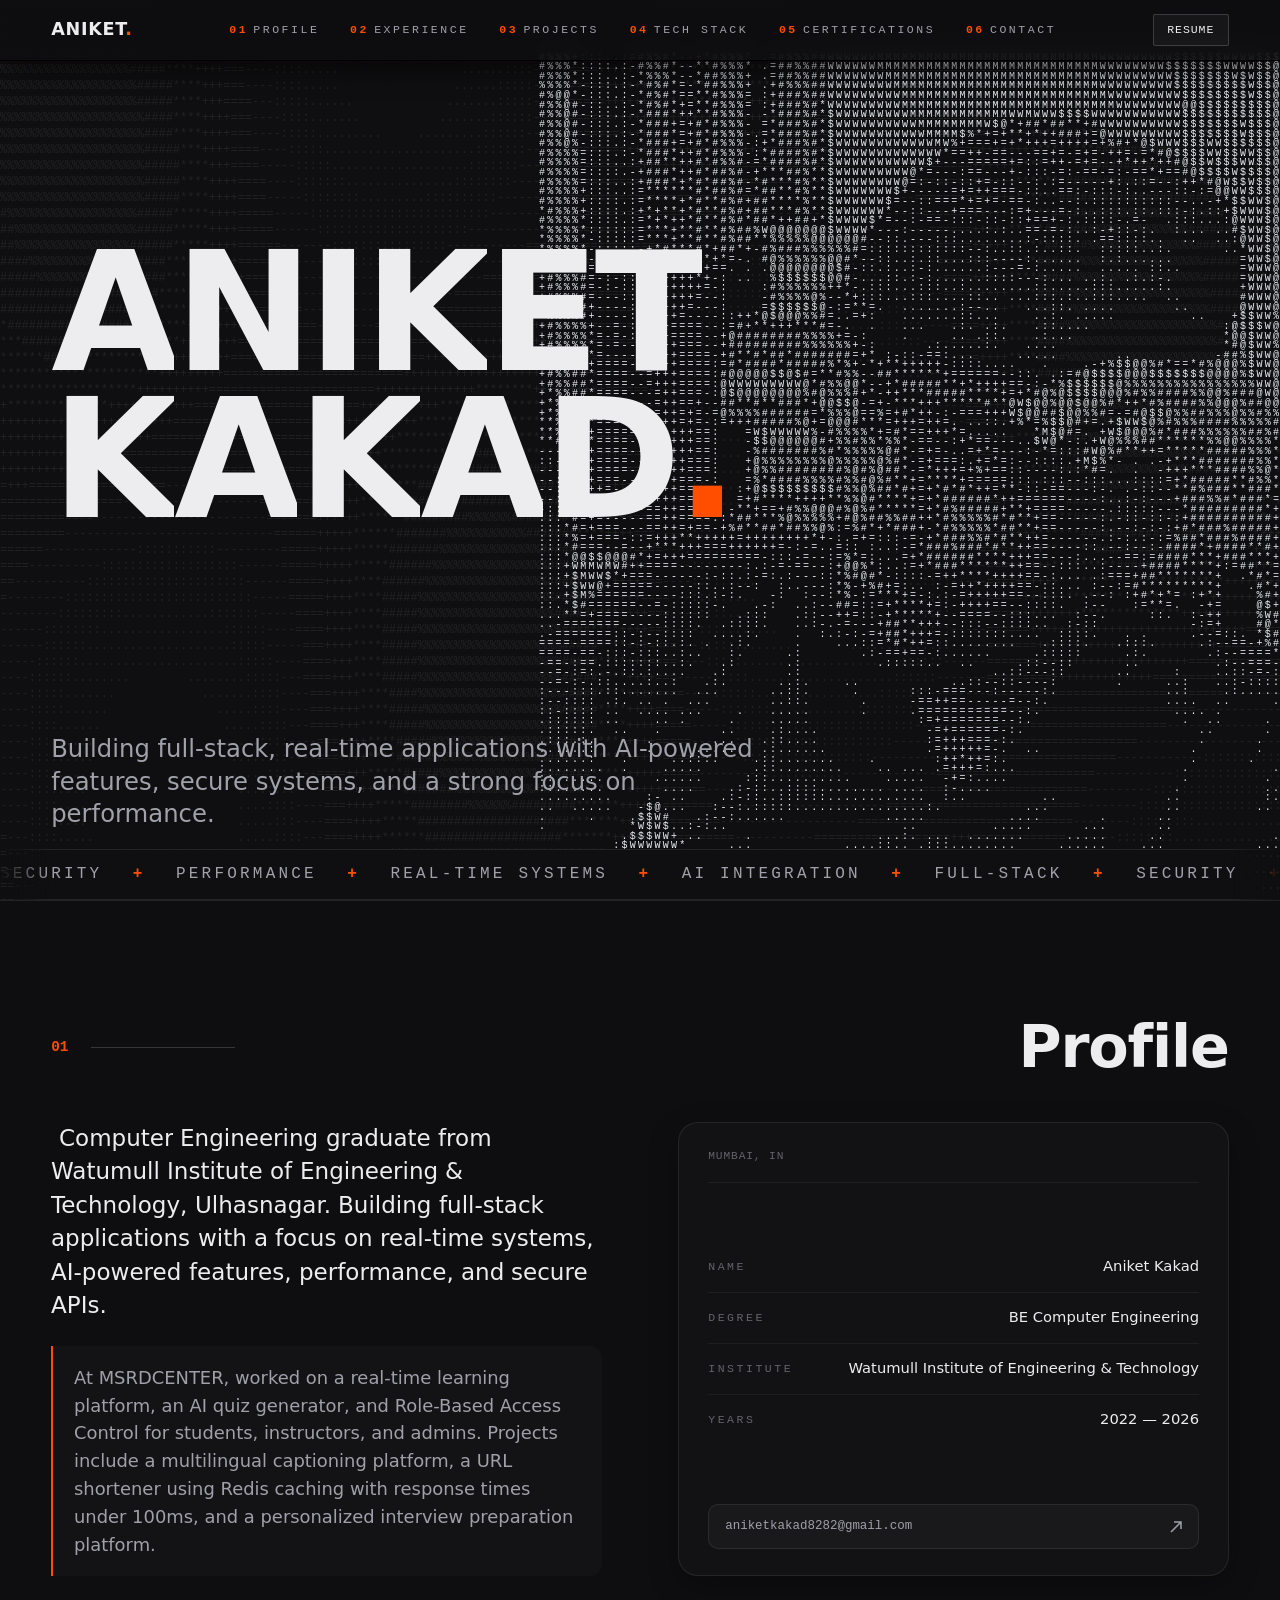
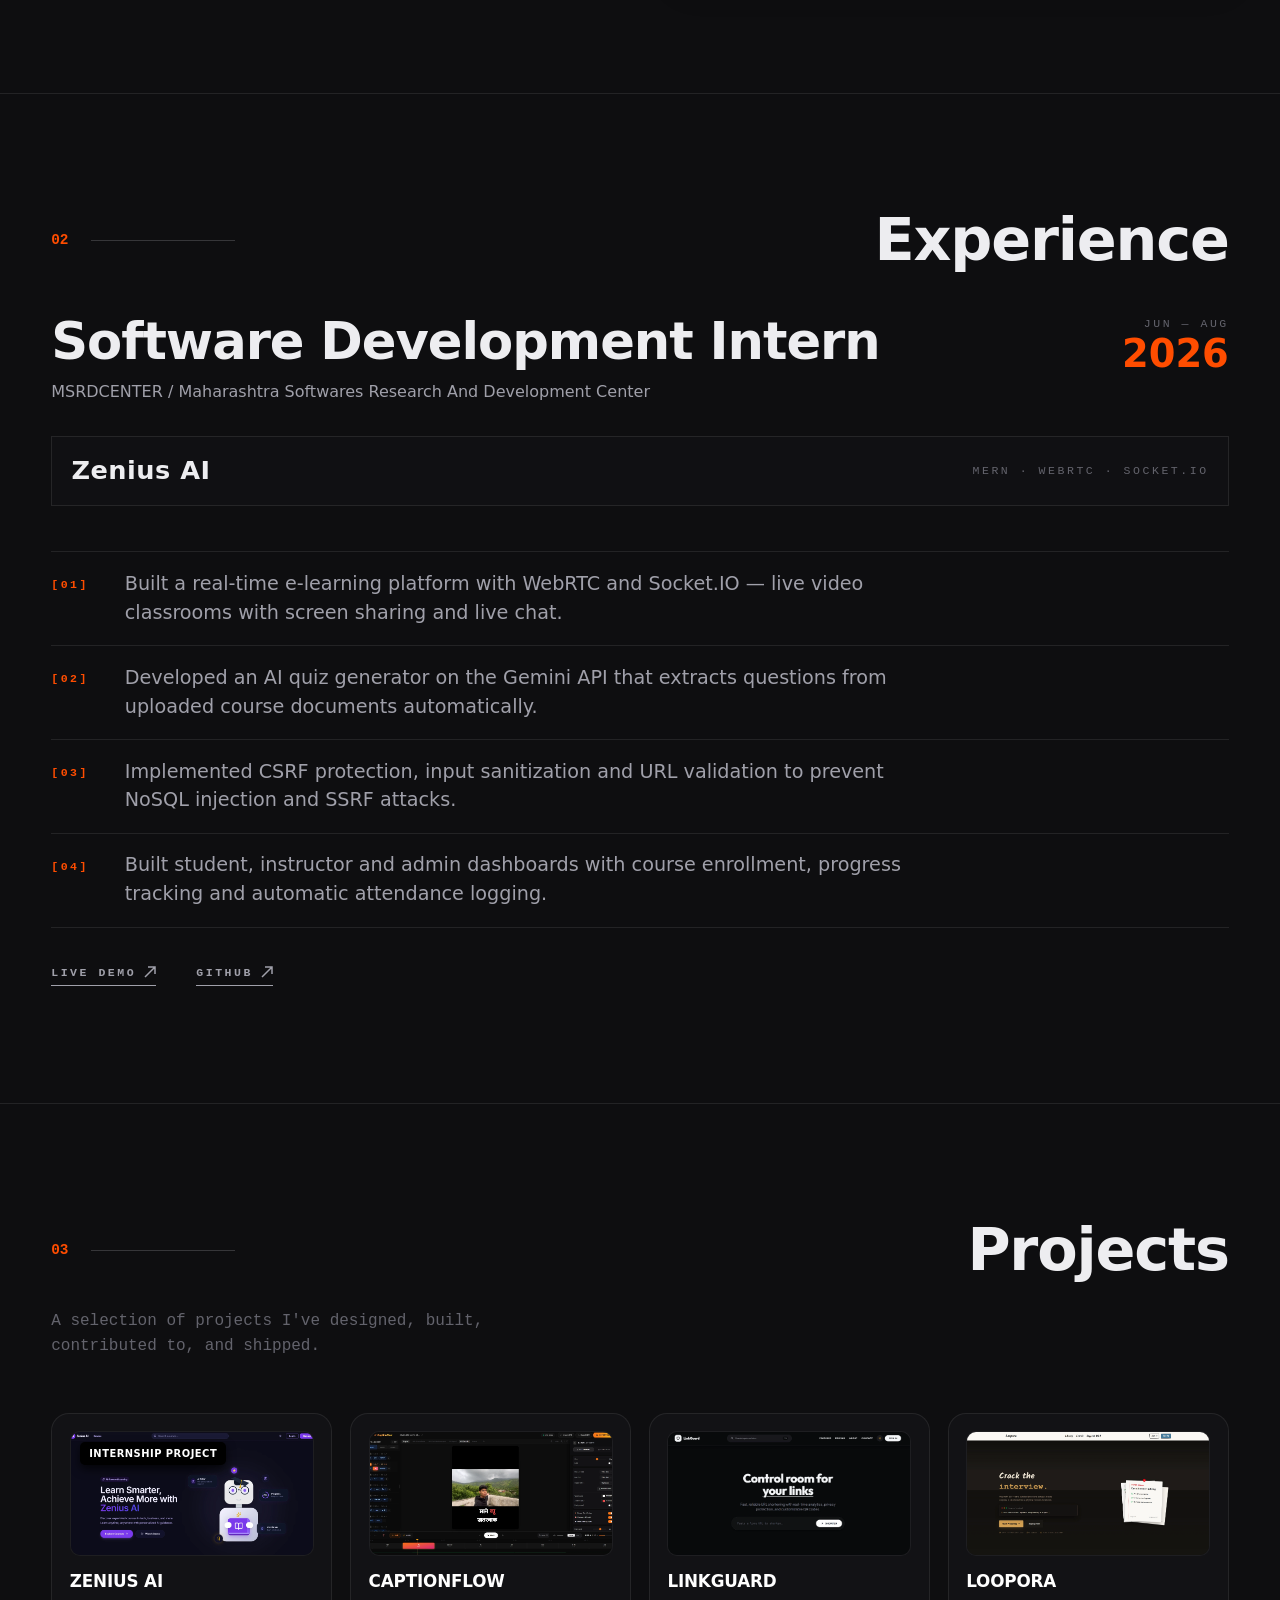
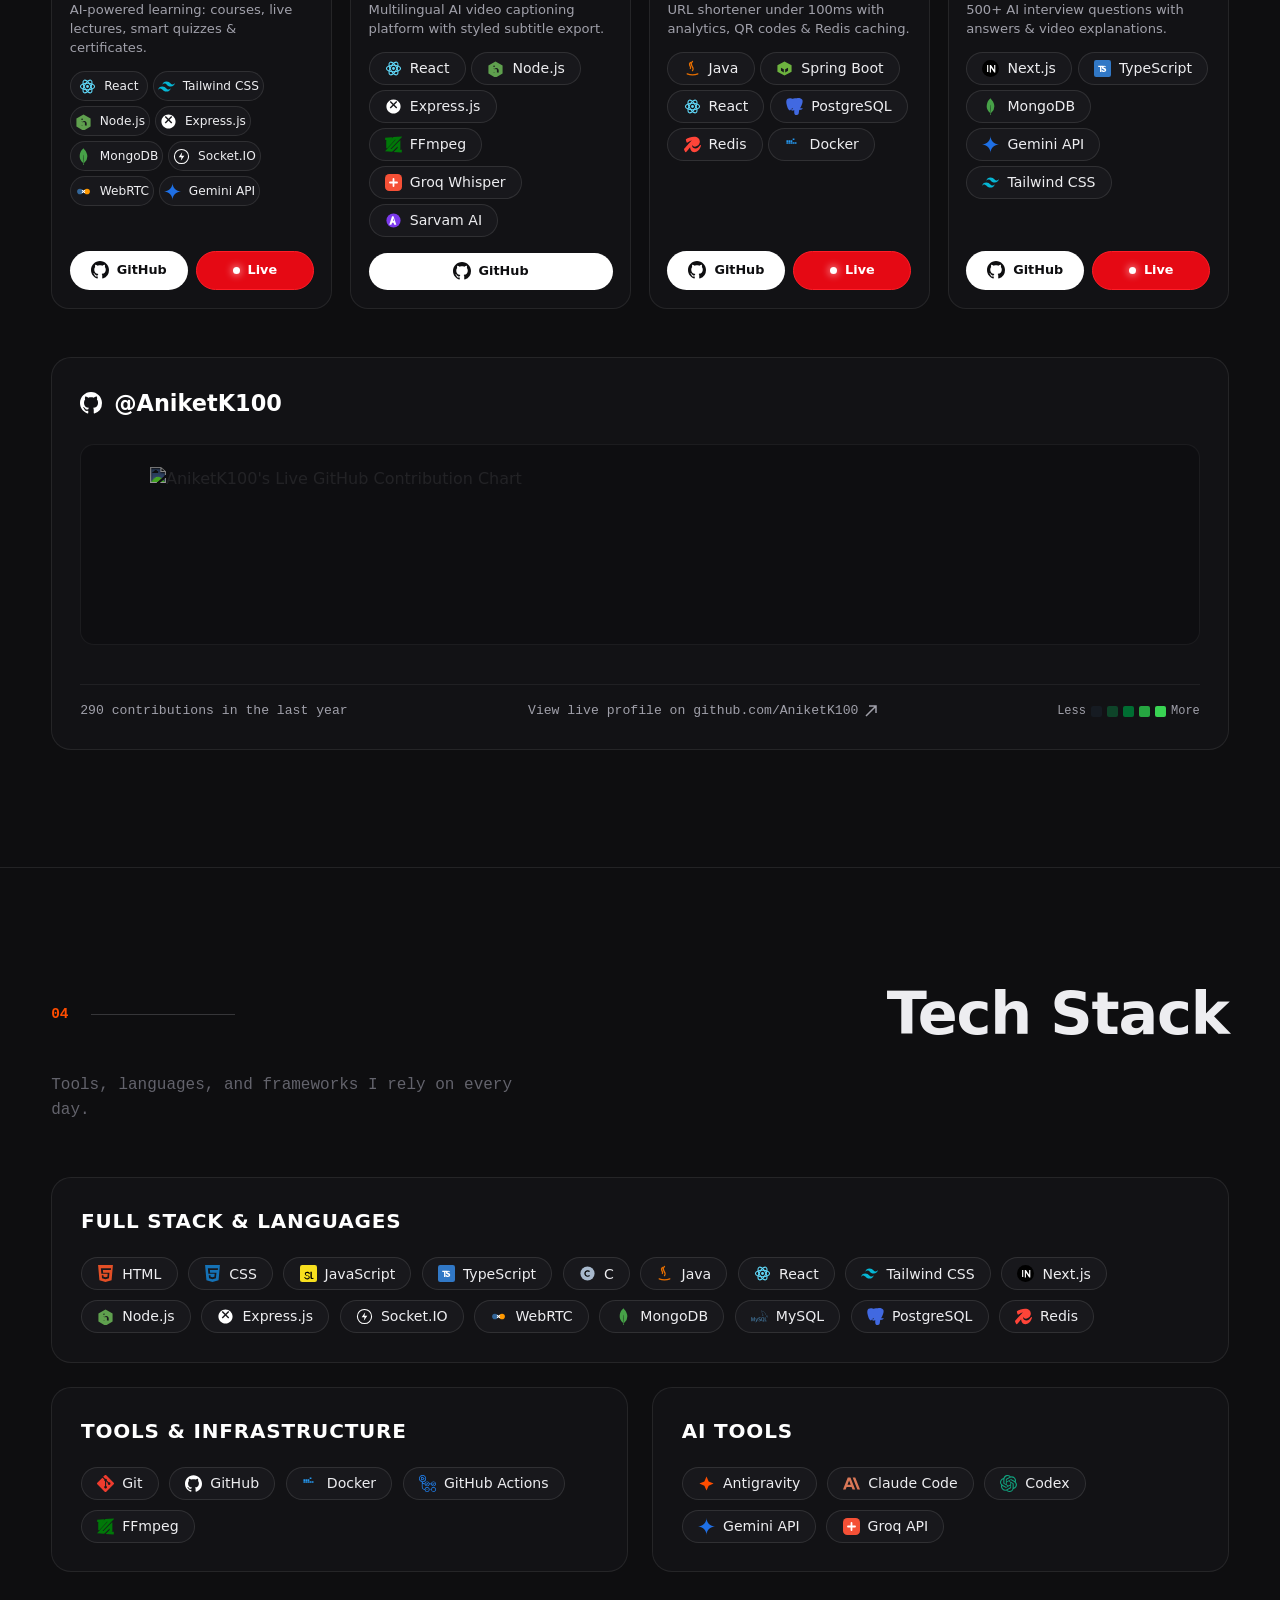
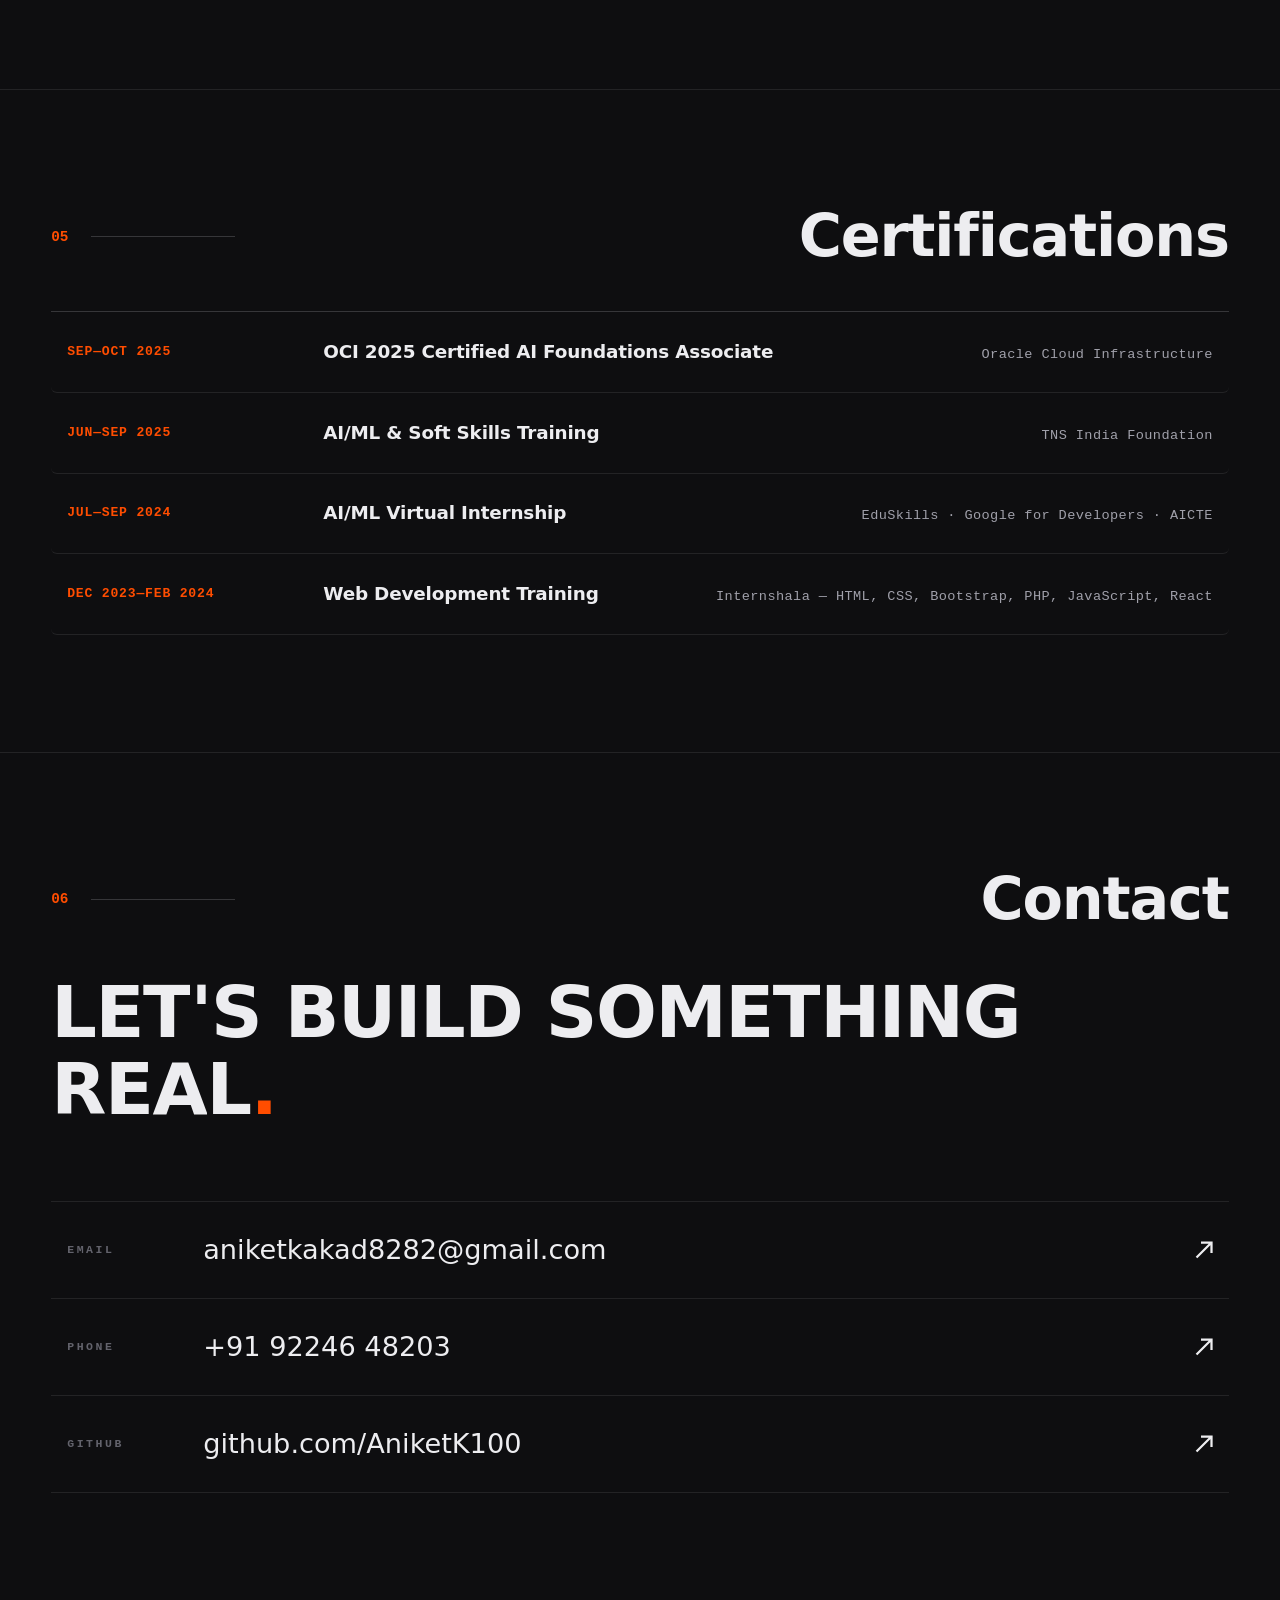
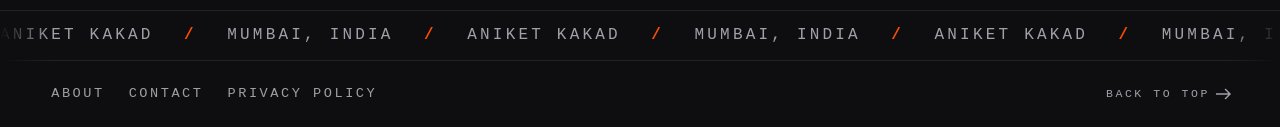
==== index.html @ 56fdaa51 "SEO: add AI agent discoverability via llms.txt" ====
<!doctype html>
<html lang="en">
<head>
  <meta charset="utf-8">
  <meta name="viewport" content="width=device-width, initial-scale=1">
  <title>Aniket Kakad — Full-Stack Developer</title>
  <meta name="description" content="Aniket Kakad is a full-stack developer from Mumbai building real-time web applications, AI integrations, and high-performance backend systems.">
  <meta name="keywords" content="Aniket Kakad, Full-Stack Developer, WebRTC, React, Node.js, Express.js, MongoDB, Spring Boot, Redis, AI Developer, Mumbai Software Engineer">
  <meta name="author" content="Aniket Kakad">
  <meta name="robots" content="index, follow">
  <meta name="google-site-verification" content="JN3FjAydEs5j_0jkACitxfEOaaEgBs2G_LfBikmKmBA">
  <meta name="theme-color" content="#0E0E10">

  <!-- Security & Privacy Meta Headers -->
  <meta http-equiv="Content-Security-Policy" content="default-src 'self'; script-src 'self' 'unsafe-inline' 'unsafe-eval' https://cdn.jsdelivr.net https://us-assets.i.posthog.com; style-src 'self' 'unsafe-inline' https://fonts.googleapis.com; font-src 'self' data: https://fonts.gstatic.com; img-src 'self' data: blob: https: https://ghchart.rshah.org; connect-src 'self' https://us.i.posthog.com https://us-assets.i.posthog.com https://ghchart.rshah.org https://cdn.jsdelivr.net; worker-src 'self' blob:; base-uri 'self'; form-action 'self';">
  <meta http-equiv="X-Content-Type-Options" content="nosniff">
  <meta http-equiv="X-XSS-Protection" content="1; mode=block">
  <meta name="referrer" content="strict-origin-when-cross-origin">
  <meta http-equiv="Permissions-Policy" content="camera=(), microphone=(), geolocation=(), payment=(), usb=()">

  <!-- SEO, Hreflang & Canonical Links -->
  <link rel="canonical" href="https://anik3t.vercel.app/">
  <link rel="alternate" hreflang="en" href="https://anik3t.vercel.app/">
  <link rel="alternate" hreflang="x-default" href="https://anik3t.vercel.app/">
  <link rel="describedby" href="/llms.txt">
  <meta property="og:type" content="website">
  <meta property="og:url" content="https://anik3t.vercel.app/">
  <meta property="og:title" content="Aniket Kakad — Full-Stack Developer">
  <meta property="og:description" content="Aniket Kakad is a full-stack developer from Mumbai building real-time web applications, AI integrations, and high-performance backend systems.">
  <meta property="og:image" content="assets/og-image.webp">
  <meta property="og:image:secure_url" content="assets/og-image.webp">
  <meta property="og:image" content="https://anik3t.vercel.app/assets/og-image.webp">
  <meta property="og:image:secure_url" content="https://anik3t.vercel.app/assets/og-image.webp">
  <meta property="og:image:type" content="image/webp">
  <meta property="og:image:width" content="1921">
  <meta property="og:image:height" content="943">
  <meta name="twitter:card" content="summary_large_image">
  <meta name="twitter:title" content="Aniket Kakad — Full-Stack Developer">
  <meta name="twitter:description" content="Aniket Kakad is a full-stack developer from Mumbai building real-time web applications, AI integrations, and high-performance backend systems.">
  <meta name="twitter:image" content="assets/og-image.webp">
  <meta name="twitter:image" content="https://anik3t.vercel.app/assets/og-image.webp">

  <!-- Structured Data (Schema.org / Person & WebSite Graph) -->
  <script type="application/ld+json">
  {
    "@context": "https://schema.org",
    "@graph": [
      {
        "@type": "WebSite",
        "@id": "https://anik3t.vercel.app/#website",
        "url": "https://anik3t.vercel.app/",
        "name": "Aniket Kakad",
        "description": "Aniket Kakad is a full-stack developer from Mumbai building real-time web applications, AI integrations, and high-performance backend systems.",
        "publisher": {
          "@id": "https://anik3t.vercel.app/#person"
        },
        "inLanguage": "en"
      },
      {
        "@type": "Person",
        "@id": "https://anik3t.vercel.app/#person",
        "name": "Aniket Kakad",
        "jobTitle": "Full-Stack Developer",
        "url": "https://anik3t.vercel.app/",
        "image": "https://anik3t.vercel.app/assets/og-image.webp",
        "description": "Full-stack developer building real-time web applications, AI integrations, and high-performance backend systems.",
        "address": {
          "@type": "PostalAddress",
          "addressLocality": "Mumbai",
          "addressCountry": "India"
        },
        "alumniOf": {
          "@type": "EducationalOrganization",
          "name": "Watumull Institute of Engineering & Technology"
        },
        "sameAs": [
          "https://github.com/AniketK100",
          "https://x.com/Anik3t_kakad"
        ],
        "knowsAbout": [
          "JavaScript",
          "TypeScript",
          "React",
          "Node.js",
          "Express.js",
          "MongoDB",
          "PostgreSQL",
          "Redis",
          "Java",
          "Spring Boot",
          "Docker",
          "WebRTC",
          "Socket.IO"
        ]
      }
    ]
  }
  </script>

  <link rel="icon" type="image/svg+xml" href="favicon.svg">
  <link rel="preconnect" href="https://fonts.googleapis.com">
  <link rel="preconnect" href="https://fonts.gstatic.com" crossorigin>
  <link rel="preconnect" href="https://cdn.jsdelivr.net" crossorigin>
  <link rel="preconnect" href="https://ghchart.rshah.org" crossorigin>
  <link rel="dns-prefetch" href="https://cdn.jsdelivr.net">
  <link rel="stylesheet" href="https://fonts.googleapis.com/css2?family=Space+Grotesk:wght@300..700&family=Space+Mono:ital,wght@0,400;0,700;1,400&display=swap" media="print" onload="this.media='all'">
  <noscript><link rel="stylesheet" href="https://fonts.googleapis.com/css2?family=Space+Grotesk:wght@300..700&family=Space+Mono:ital,wght@0,400;0,700;1,400&display=swap"></noscript>
  <link rel="stylesheet" href="css/style.css">
  <noscript>
    <style>
      .preloader, .cursor, .menu { display: none !important; }
      [data-reveal], [data-hero-fade] { opacity: 1 !important; }
    </style>
  </noscript>
  <!-- PostHog Analytics -->
  <script>
    !function(t,e){var o,n,p,r;e.__SV||(window.posthog=e,e._i=[],e.init=function(i,s,a){function g(t,e){var o=e.split(".");2==o.length&&(t=t[o[0]],e=o[1]),t[e]=function(){t.push([e].concat(Array.prototype.slice.call(arguments,0)))}}var w=e;for("undefined"!=typeof a?w=e[a]=[]:a="posthog",w.people=w.people||[],w.toString=function(t){var e="posthog";return"posthog"!==a&&(e+="."+a),t||(e+=" (stub)"),e},w.people.toString=function(){return w.toString(1)+".people (stub)"},p="capture identify alias people.set people.set_once set_config register register_once unregister opt_out_capturing has_opted_out_capturing opt_in_capturing reset isFeatureEnabled onFeatureFlags getFeatureFlag getFeatureFlagPayload reloadFeatureFlags group updateEarlyAccessFeatureEnrollment getEarlyAccessFeatures getActiveMatchingSurveys getSurveys getNextSurveyStep onSessionId setPersonPropertiesForFlags".split(" "),r=0;r<p.length;r++)g(w,p[r]);e._i.push([i,s,a])},e.__SV=1.0,
    (n=t.createElement("script")).type="text/javascript",n.crossOrigin="anonymous",n.async=!0,
    n.src=(window.location.protocol.indexOf('http')===0&&window.location.hostname.indexOf('vercel.app')!==-1)?"/ingest/static/array.js":"https://us-assets.i.posthog.com/static/array.js",
    (r=t.getElementsByTagName("script")[0]).parentNode.insertBefore(n,r))
    }(document,window.posthog||[]);

    var isVercel = window.location.protocol.indexOf('http') === 0 && window.location.hostname.indexOf('vercel.app') !== -1;
    posthog.init('phc_ng2VRfFtNoq2RLh6CNXLUxoQwF4TpySBtBnKY8xaME5F', {
      api_host: isVercel ? '/ingest' : 'https://us.i.posthog.com',
      ui_host: 'https://us.posthog.com',
      person_profiles: 'always',
      capture_pageview: true,
      capture_pageleave: true,
      disable_session_recording: false,
      session_recording: {
        maskAllInputs: true,
        maskTextSelector: '.sensitive-text'
      },
      loaded: function(ph) {
        ph.register({ site: 'portfolio' });
        if (typeof ph.startSessionRecording === 'function') {
          ph.startSessionRecording();
        }
      }
    });
  </script>
</head>
<body>

  <a class="skip" href="#profile">Skip to content</a>
  <div class="grain" aria-hidden="true"></div>
  <div class="progress" aria-hidden="true"><span id="progressBar"></span></div>

  <!-- ============ PRELOADER ============ -->
  <div class="preloader" id="preloader" aria-hidden="true">
    <div class="pre__inner">
      <span class="pre__name">ANIKET KAKAD</span>
      <span class="pre__line"><i id="preLine"></i></span>
      <span class="pre__status">
        <span class="pre__skill" id="preSkill">LOADING // FULL-STACK ENGINE</span>
        <span class="pre__count" id="preCount">000</span>
      </span>
    </div>
  </div>

  <!-- ============ HEADER ============ -->
  <header class="site-head" id="siteHead">
    <a class="head__logo" href="#top">ANIKET<em>.</em></a>

    <nav class="head__nav" aria-label="Primary">
      <a href="#profile"><span class="n">01</span>PROFILE</a>
      <a href="#experience"><span class="n">02</span>EXPERIENCE</a>
      <a href="#work"><span class="n">03</span>PROJECTS</a>
      <a href="#stack"><span class="n">04</span>TECH STACK</a>
      <a href="#certifications"><span class="n">05</span>CERTIFICATIONS</a>
      <a href="#contact"><span class="n">06</span>CONTACT</a>
    </nav>

    <div class="head__right">
      <a href="Aniket_Kakad_Resume_.pdf" target="_blank" rel="noopener" class="btn btn--head-resume">RESUME</a>
      <button class="burger" id="burger" aria-label="Open menu" aria-expanded="false"><span></span><span></span></button>
    </div>
  </header>

  <!-- ============ MOBILE MENU ============ -->
  <div class="menu" id="menu" aria-hidden="true">
    <nav class="menu__nav" aria-label="Mobile">
      <a href="#profile" class="menu__link"><span>01</span>PROFILE</a>
      <a href="#experience" class="menu__link"><span>02</span>EXPERIENCE</a>
      <a href="#work" class="menu__link"><span>03</span>PROJECTS</a>
      <a href="#stack" class="menu__link"><span>04</span>TECH STACK</a>
      <a href="#certifications" class="menu__link"><span>05</span>CERTIFICATIONS</a>
      <a href="#contact" class="menu__link"><span>06</span>CONTACT</a>
    </nav>
    <div class="menu__foot">
      <a href="mailto:aniketkakad8282@gmail.com">aniketkakad8282@gmail.com</a>
      <span>Mumbai, India</span>
    </div>
  </div>

  <main id="top">

    <!-- ============ HERO ============ -->
    <section class="hero" aria-label="Introduction">
      <canvas id="asciiBgCanvas" class="hero__bg-canvas" aria-hidden="true"></canvas>

      <div class="hero__portrait-wrap" aria-hidden="true">
        <canvas id="asciiCanvas"></canvas>
      </div>

      <div class="hero__title-wrap">
        <h1 class="hero__title" aria-label="Aniket Kakad">
          <span class="hero__line" data-hero-line>ANIKET</span>
          <span class="hero__line" data-hero-line>KAKAD<span class="hero__dot">.</span></span>
        </h1>
      </div>

      <div class="hero__bottom">
        <p class="hero__lead" data-hero-fade>
          Building full-stack, real-time applications with AI-powered features, secure systems, and a strong focus on performance.
        </p>
      </div>

      <div class="marquee hero__marquee" aria-hidden="true">
        <div class="marquee__track">
          <span>SECURITY <i>+</i> PERFORMANCE <i>+</i> REAL-TIME SYSTEMS <i>+</i> AI INTEGRATION <i>+</i> FULL-STACK <i>+</i> SECURITY <i>+</i> PERFORMANCE <i>+</i> REAL-TIME SYSTEMS <i>+</i> AI INTEGRATION <i>+</i> FULL-STACK <i>+</i> </span>
          <span>SECURITY <i>+</i> PERFORMANCE <i>+</i> REAL-TIME SYSTEMS <i>+</i> AI INTEGRATION <i>+</i> FULL-STACK <i>+</i> SECURITY <i>+</i> PERFORMANCE <i>+</i> REAL-TIME SYSTEMS <i>+</i> AI INTEGRATION <i>+</i> FULL-STACK <i>+</i> </span>
        </div>
      </div>
    </section>

    <!-- ============ 01 PROFILE ============ -->
    <section class="sec" id="profile">
      <header class="sec__head">
        <span class="sec__idx">01</span>
        <span class="sec__rule" aria-hidden="true"></span>
        <h2 class="sec__title" data-reveal>Profile</h2>
      </header>

      <div class="profile">
        <div class="profile__main">
          <p class="stmt" data-lines>
            Computer Engineering graduate from Watumull Institute of Engineering &amp; Technology, Ulhasnagar. Building full-stack applications with a focus on real-time systems, AI-powered features, performance, and secure APIs.
          </p>
          <div class="profile__highlight" data-reveal>
            <p class="stmt stmt--2">
              At MSRDCENTER, worked on a real-time learning platform, an AI quiz generator, and Role-Based Access Control for students, instructors, and admins. Projects include a multilingual captioning platform, a URL shortener using Redis caching with response times under 100ms, and a personalized interview preparation platform.
            </p>
          </div>
        </div>

        <aside class="profile__aside">
          <div class="profile-card" data-reveal>
            <div class="profile-card__head">
              <span class="profile-card__loc">MUMBAI, IN</span>
            </div>
            <dl class="facts">
              <div class="facts__row"><dt>Name</dt><dd>Aniket Kakad</dd></div>
              <div class="facts__row"><dt>Degree</dt><dd>BE Computer Engineering</dd></div>
              <div class="facts__row"><dt>Institute</dt><dd>Watumull Institute of Engineering &amp; Technology</dd></div>
              <div class="facts__row"><dt>Years</dt><dd>2022 — 2026</dd></div>
            </dl>
            <a class="profile-card__email" href="mailto:aniketkakad8282@gmail.com">
              <span>aniketkakad8282@gmail.com</span>
              <svg viewBox="0 0 12 12" width="12" height="12" aria-hidden="true"><path d="M1 11 11 1M4 1h7v7" fill="none" stroke="currentColor" stroke-width="1.5"/></svg>
            </a>
          </div>
        </aside>
      </div>
    </section>

    <!-- ============ 02 EXPERIENCE ============ -->
    <section class="sec" id="experience">
      <header class="sec__head">
        <span class="sec__idx">02</span>
        <span class="sec__rule" aria-hidden="true"></span>
        <h2 class="sec__title" data-reveal>Experience</h2>
      </header>

      <article class="exp">
        <div class="exp__head" data-reveal>
          <div class="exp__titles">
            <h3>Software Development Intern</h3>
            <p class="exp__org">MSRDCENTER / Maharashtra Softwares Research And Development Center</p>
          </div>
          <div class="exp__dates">
            <span>JUN — AUG</span><span>2026</span>
          </div>
        </div>

        <div class="exp__proj" data-reveal>
          <span class="exp__proj-name">Zenius AI</span>
          <span class="exp__proj-stack">MERN · WEBRTC · SOCKET.IO</span>
        </div>

        <ol class="exp__log">
          <li class="exp__item" data-reveal>
            <span class="exp__item-idx">[01]</span>
            <p>Built a real-time e-learning platform with WebRTC and Socket.IO — live video classrooms with screen sharing and live chat.</p>
          </li>
          <li class="exp__item" data-reveal>
            <span class="exp__item-idx">[02]</span>
            <p>Developed an AI quiz generator on the Gemini API that extracts questions from uploaded course documents automatically.</p>
          </li>
          <li class="exp__item" data-reveal>
            <span class="exp__item-idx">[03]</span>
            <p>Implemented CSRF protection, input sanitization and URL validation to prevent NoSQL injection and SSRF attacks.</p>
          </li>
          <li class="exp__item" data-reveal>
            <span class="exp__item-idx">[04]</span>
            <p>Built student, instructor and admin dashboards with course enrollment, progress tracking and automatic attendance logging.</p>
          </li>
        </ol>

        <div class="exp__links" data-reveal>
          <a class="link-arr" href="https://live-meet.onrender.com/" target="_blank" rel="noopener">
            Live demo <svg viewBox="0 0 12 12" aria-hidden="true"><path d="M1 11 11 1M4 1h7v7" fill="none" stroke="currentColor" stroke-width="1.5"/></svg>
          </a>
          <a class="link-arr" href="https://github.com/Mediwateyash/Live-Meet" target="_blank" rel="noopener">
            GitHub <svg viewBox="0 0 12 12" aria-hidden="true"><path d="M1 11 11 1M4 1h7v7" fill="none" stroke="currentColor" stroke-width="1.5"/></svg>
          </a>
        </div>
      </article>
    </section>

    <!-- ============ 03 PROJECTS ============ -->
    <section class="sec" id="work">
      <header class="sec__head">
        <span class="sec__idx">03</span>
        <span class="sec__rule" aria-hidden="true"></span>
        <h2 class="sec__title" data-reveal>Projects</h2>
      </header>

      <p class="sec__sub" data-reveal>A selection of projects I've designed, built, contributed to, and shipped.</p>

      <div class="work-rows">

        <!-- PROJECT 01: Zenius AI -->
        <article class="proj-row" data-reveal data-proj-id="zenius" data-modal-desc="A real-time e-learning platform built at MSRDCENTER — WebRTC live video classrooms with screen sharing, an AI quiz generator powered by the Gemini API, and role-based dashboards for students, instructors and admins with progress tracking and automatic attendance.">
          <div class="proj-row__prev">
            <span class="proj-row__badge">INTERNSHIP PROJECT</span>
            <img src="assets/zenius.webp" alt="Zenius AI — AI MCQ &amp; Test Platform" width="1900" height="936" fetchpriority="high" decoding="async" draggable="false" />
          </div>
          <div class="proj-row__body">
            <div class="proj-row__head">
              <h3 class="proj-row__title">ZENIUS AI</h3>
            </div>
            <p class="proj-row__desc">AI-powered learning: courses, live lectures, smart quizzes &amp; certificates.</p>
            <div class="proj-row__pills proj-row__pills--zenius">
              <span class="tech-pill"><svg class="tech-icon" viewBox="0 0 24 24" fill="none"><ellipse cx="12" cy="12" rx="10" ry="4.5" stroke="#61DAFB" stroke-width="1.5"/><ellipse cx="12" cy="12" rx="10" ry="4.5" stroke="#61DAFB" stroke-width="1.5" transform="rotate(60 12 12)"/><ellipse cx="12" cy="12" rx="10" ry="4.5" stroke="#61DAFB" stroke-width="1.5" transform="rotate(120 12 12)"/><circle cx="12" cy="12" r="2" fill="#61DAFB"/></svg> React</span>
              <span class="tech-pill"><svg class="tech-icon" viewBox="0 0 24 24" fill="none"><path d="M12.001,4.8c-3.2,0-5.2,1.6-6,4.8c1.2-1.6,2.6-2.2,4.2-1.8c0.913,0.228,1.565,0.89,2.288,1.624 C13.666,10.618,15.027,12,18.001,12c3.2,0,5.2-1.6,6-4.8c-1.2,1.6-2.6,2.2-4.2,1.8c-0.913-0.228-1.565-0.89-2.288-1.624 C16.337,6.182,14.976,4.8,12.001,4.8z M6.001,12c-3.2,0-5.2,1.6-6,4.8c1.2-1.6,2.6-2.2,4.2-1.8c0.913,0.228,1.565,0.89,2.288,1.624 c1.177,1.194,2.538,2.576,5.512,2.576c3.2,0,5.2-1.6,6-4.8c-1.2,1.6-2.6,2.2-4.2,1.8c-0.913-0.228-1.565-0.89-2.288-1.624 C10.337,13.382,8.976,12,6.001,12z" fill="#06B6D4"/></svg> Tailwind CSS</span>
              <span class="tech-pill"><svg class="tech-icon" viewBox="0 0 24 24" fill="none"><path d="M12 2L2 7.7v11.5L12 25l10-5.8V7.7L12 2zm-1 15.8h-2v-6.5h2v6.5zm-1-7.8c-.7 0-1.2-.5-1.2-1.2s.5-1.2 1.2-1.2 1.2.5 1.2 1.2-.5 1.2-1.2 1.2zm6 7.8h-2v-3.5c0-.8-.6-1.5-1.5-1.5S11 13.7 11 14.5v3.5H9v-6.5h2v.9c.5-.6 1.3-1 2.2-1 1.8 0 3.3 1.5 3.3 3.3v3.3z" fill="#5FA04E"/></svg> Node.js</span>
              <span class="tech-pill"><svg class="tech-icon" fill="#ffffff" viewBox="0 0 24 24"><path d="M12 2C6.48 2 2 6.48 2 12s4.48 10 10 10 10-4.48 10-10S17.52 2 12 2zm3.88 12.8L12 10.92l-3.88 3.88-1.41-1.41L10.59 9.5 6.71 5.62l1.41-1.41L12 8.08l3.88-3.87 1.41 1.41L13.41 9.5l3.88 3.89-1.41 1.41z"/></svg> Express.js</span>
              <span class="tech-pill"><svg class="tech-icon" fill="#47A248" viewBox="0 0 24 24"><path d="M17.193 9.555c-1.264-5.58-4.252-7.414-4.573-8.115-.28-.394-.53-.954-.735-1.44-.036.495-.055.685-.523 1.184-.723.566-4.438 3.682-4.74 10.02-.282 5.912 4.27 9.435 4.888 9.884l.07.05A73.49 73.49 0 0111.91 24h.481c.114-1.032.284-2.056.51-3.07.417-.296.604-.463.85-.693a11.342 11.342 0 003.639-8.464c.01-.814-.103-1.662-.197-2.218zm-5.336 8.195s0-8.291.275-8.29.213 0 .49 10.695.49 10.695-.381-.045-.765-1.405-.765-2.405z"/></svg> MongoDB</span>
              <span class="tech-pill"><svg class="tech-icon" viewBox="0 0 24 24" fill="none"><circle cx="12" cy="12" r="10" stroke="#fff" stroke-width="1.5"/><path d="M13 6l-5 7h4l-1 5 5-7h-4l1-5z" fill="#fff"/></svg> Socket.IO</span>
              <span class="tech-pill"><svg class="tech-icon" viewBox="0 0 24 24" fill="none"><circle cx="7" cy="12" r="4" fill="#336699"/><circle cx="17" cy="12" r="4" fill="#FF9900"/><path d="M10 10l4 4M14 10l-4 4" stroke="#fff" stroke-width="1.5"/></svg> WebRTC</span>
              <span class="tech-pill"><svg class="tech-icon" viewBox="0 0 24 24" fill="none"><path d="M12 24C12 17.3726 6.62742 12 0 12C6.62742 12 12 6.62742 12 0C12 6.62742 17.3726 12 24 12C17.3726 12 12 17.3726 12 24Z" fill="url(#gemini-z)"/><defs><linearGradient id="gemini-z" x1="0" y1="0" x2="24" y2="24"><stop stop-color="#1A73E8"/><stop offset="0.5" stop-color="#8E24AA"/><stop offset="1" stop-color="#D81B60"/></linearGradient></defs></svg> Gemini API</span>
            </div>
            <div class="proj-row__actions">
              <a class="proj-btn proj-btn--github" href="https://github.com/Mediwateyash/Live-Meet" target="_blank" rel="noopener">
                <svg viewBox="0 0 24 24" width="18" height="18" fill="currentColor"><path d="M12 0C5.37 0 0 5.37 0 12c0 5.31 3.435 9.795 8.205 11.385.6.105.825-.255.825-.57 0-.285-.015-1.23-.015-2.235-3.015.555-3.795-.735-4.035-1.41-.135-.345-.72-1.41-1.23-1.695-.42-.225-1.02-.78-.015-.795.945-.015 1.62.87 1.845 1.23 1.08 1.815 2.805 1.305 3.495.99.105-.78.42-1.305.765-1.605-2.67-.3-5.46-1.335-5.46-5.925 0-1.305.465-2.385 1.23-3.225-.12-.3-.54-1.53.12-3.18 0 0 1.005-.315 3.3 1.23.96-.27 1.98-.405 3-.405s2.04.135 3 .405c2.295-1.56 3.3-1.23 3.3-1.23.66 1.65.24 2.88.12 3.18.765.84 1.23 1.905 1.23 3.225 0 4.605-2.805 5.625-5.475 5.925.435.375.81 1.095.81 2.22 0 1.605-.015 2.895-.015 3.3 0 .315.225.69.825.57A12.02 12.02 0 0024 12c0-6.63-5.37-12-12-12z"/></svg> GitHub
              </a>
              <a class="proj-btn proj-btn--live-red" href="https://live-meet.onrender.com/" target="_blank" rel="noopener">
                <i class="live-dot"></i> Live
              </a>
            </div>
          </div>
        </article>

        <!-- PROJECT 02: CaptionFlow -->
        <article class="proj-row" data-reveal data-proj-id="captionflow" data-modal-desc="Multilingual AI video captioning. Groq Whisper and Sarvam AI transcribe with automatic provider fallback, word-level timestamps stay in sync via LCS matching, and FFmpeg renders styled subtitles into videos for shorts, reels and landscape formats.">
          <div class="proj-row__prev">
            <img src="assets/captionflow.webp" alt="CaptionFlow — AI Video Captioning Platform" width="1907" height="937" loading="lazy" decoding="async" draggable="false" />
          </div>
          <div class="proj-row__body">
            <div class="proj-row__head">
              <h3 class="proj-row__title">CAPTIONFLOW</h3>
            </div>
            <p class="proj-row__desc">Multilingual AI video captioning platform with styled subtitle export.</p>
            <div class="proj-row__pills">
              <span class="tech-pill"><svg class="tech-icon" viewBox="0 0 24 24" fill="none"><ellipse cx="12" cy="12" rx="10" ry="4.5" stroke="#61DAFB" stroke-width="1.5"/><ellipse cx="12" cy="12" rx="10" ry="4.5" stroke="#61DAFB" stroke-width="1.5" transform="rotate(60 12 12)"/><ellipse cx="12" cy="12" rx="10" ry="4.5" stroke="#61DAFB" stroke-width="1.5" transform="rotate(120 12 12)"/><circle cx="12" cy="12" r="2" fill="#61DAFB"/></svg> React</span>
              <span class="tech-pill"><svg class="tech-icon" viewBox="0 0 24 24" fill="none"><path d="M12 2L2 7.7v11.5L12 25l10-5.8V7.7L12 2zm-1 15.8h-2v-6.5h2v6.5zm-1-7.8c-.7 0-1.2-.5-1.2-1.2s.5-1.2 1.2-1.2 1.2.5 1.2 1.2-.5 1.2-1.2 1.2zm6 7.8h-2v-3.5c0-.8-.6-1.5-1.5-1.5S11 13.7 11 14.5v3.5H9v-6.5h2v.9c.5-.6 1.3-1 2.2-1 1.8 0 3.3 1.5 3.3 3.3v3.3z" fill="#5FA04E"/></svg> Node.js</span>
              <span class="tech-pill"><svg class="tech-icon" fill="#ffffff" viewBox="0 0 24 24"><path d="M12 2C6.48 2 2 6.48 2 12s4.48 10 10 10 10-4.48 10-10S17.52 2 12 2zm3.88 12.8L12 10.92l-3.88 3.88-1.41-1.41L10.59 9.5 6.71 5.62l1.41-1.41L12 8.08l3.88-3.87 1.41 1.41L13.41 9.5l3.88 3.89-1.41 1.41z"/></svg> Express.js</span>
              <span class="tech-pill"><svg class="tech-icon" fill="#007808" viewBox="0 0 24 24"><path d="M21.72 17.91V6.5l-.53-.49L9.05 18.52l-1.29-.06L24 1.53l-.33-.95-11.93 1-5.75 6.6v-.23l4.7-5.39-1.38-.77-9.11.77v2.85l1.91.46v.01l.19-.01-.56.66v10.6c.609-.126 1.22-.241 1.83-.36L14.12 5.22l.83-.04L0 21.44l9.67.82 1.35-.77 6.82-6.74v2.15l-5.72 5.57 11.26.95.35-.94v-3.16l-3.29-.18c.434-.403.858-.816 1.28-1.23z"/></svg> FFmpeg</span>
              <span class="tech-pill"><svg class="tech-icon" viewBox="0 0 24 24" fill="none"><rect width="24" height="24" rx="6" fill="#F55036"/><path d="M7 12h10M12 7v10" stroke="#fff" stroke-width="2.5" stroke-linecap="round"/></svg> Groq Whisper</span>
              <span class="tech-pill"><svg class="tech-icon" viewBox="0 0 24 24" fill="none"><circle cx="12" cy="12" r="10" fill="#7C3AED"/><path d="M12 6l4 12h-3l-1-3H10l-1 3H6l4-12zm.8 6.5L12 8.8l-.8 3.7h1.6z" fill="#fff"/></svg> Sarvam AI</span>
            </div>
            <div class="proj-row__actions" style="grid-template-columns: 1fr;">
              <a class="proj-btn proj-btn--github" href="https://github.com/AniketK100/AI-Powered-Video-Captioning-Language-Conversion-Platform" target="_blank" rel="noopener">
                <svg viewBox="0 0 24 24" width="18" height="18" fill="currentColor"><path d="M12 0C5.37 0 0 5.37 0 12c0 5.31 3.435 9.795 8.205 11.385.6.105.825-.255.825-.57 0-.285-.015-1.23-.015-2.235-3.015.555-3.795-.735-4.035-1.41-.135-.345-.72-1.41-1.23-1.695-.42-.225-1.02-.78-.015-.795.945-.015 1.62.87 1.845 1.23 1.08 1.815 2.805 1.305 3.495.99.105-.78.42-1.305.765-1.605-2.67-.3-5.46-1.335-5.46-5.925 0-1.305.465-2.385 1.23-3.225-.12-.3-.54-1.53.12-3.18 0 0 1.005-.315 3.3 1.23.96-.27 1.98-.405 3-.405s2.04.135 3 .405c2.295-1.56 3.3-1.23 3.3-1.23.66 1.65.24 2.88.12 3.18.765.84 1.23 1.905 1.23 3.225 0 4.605-2.805 5.625-5.475 5.925.435.375.81 1.095.81 2.22 0 1.605-.015 2.895-.015 3.3 0 .315.225.69.825.57A12.02 12.02 0 0024 12c0-6.63-5.37-12-12-12z"/></svg> GitHub
              </a>
            </div>
          </div>
        </article>

        <!-- PROJECT 03: LinkGuard -->
        <article class="proj-row" data-reveal data-proj-id="linkguard" data-modal-desc="URL shortening platform built with Spring Boot, React and PostgreSQL — Redis caching cut redirect response time to under 100ms. Includes JWT authentication, privacy-friendly visitor analytics, rate limiting and a QR code generator.">
          <div class="proj-row__prev">
            <img src="assets/linkguard.webp" alt="LinkGuard — URL Shortening &amp; Analytics Platform" width="1900" height="936" loading="lazy" decoding="async" draggable="false" />
          </div>
          <div class="proj-row__body">
            <div class="proj-row__head">
              <h3 class="proj-row__title">LINKGUARD</h3>
            </div>
            <p class="proj-row__desc">URL shortener under 100ms with analytics, QR codes &amp; Redis caching.</p>
            <div class="proj-row__pills">
              <span class="tech-pill"><svg class="tech-icon" viewBox="0 0 24 24" fill="none"><path d="M4.5 19.5s3.5 1.5 7.5 1.5 7.5-1.5 7.5-1.5M12 2s-3 3-1 6 3 4 1 7M9 3.5s-2 2-1 4 2 2.5 1 4.5" stroke="#E76F00" stroke-width="1.8" stroke-linecap="round"/></svg> Java</span>
              <span class="tech-pill"><svg class="tech-icon" viewBox="0 0 24 24" fill="none"><path d="M12 2L2 7.5v9L12 22l10-5.5v-9L12 2zm-1 15.5l-4-2.2v-4.5l4 2.2v4.5zm2 0v-4.5l4-2.2v4.5l-4 2.2z" fill="#6DB33F"/></svg> Spring Boot</span>
              <span class="tech-pill"><svg class="tech-icon" viewBox="0 0 24 24" fill="none"><ellipse cx="12" cy="12" rx="10" ry="4.5" stroke="#61DAFB" stroke-width="1.5"/><ellipse cx="12" cy="12" rx="10" ry="4.5" stroke="#61DAFB" stroke-width="1.5" transform="rotate(60 12 12)"/><ellipse cx="12" cy="12" rx="10" ry="4.5" stroke="#61DAFB" stroke-width="1.5" transform="rotate(120 12 12)"/><circle cx="12" cy="12" r="2" fill="#61DAFB"/></svg> React</span>
              <span class="tech-pill"><svg class="tech-icon" fill="#4169E1" viewBox="0 0 24 24"><path d="M23.5594 14.7228a.5269.5269 0 0 0-.0563-.1191c-.139-.2632-.4768-.3418-1.0074-.2321-1.6533.3411-2.2935.1312-2.5256-.0191 1.342-2.0482 2.445-4.522 3.0411-6.8297.2714-1.0507.7982-3.5237.1222-4.7316a1.5641 1.5641 0 0 0-.1509-.235C21.6931.9086 19.8007.0248 17.5099.0005c-1.4947-.0158-2.7705.3461-3.1161.4794a9.449 9.449 0 0 0-.5159-.0816 8.044 8.044 0 0 0-1.3114-.1278c-1.1822-.0184-2.2038.2642-3.0498.8406-.8573-.3211-4.7888-1.645-7.2219.0788C.9359 2.1526.3086 3.8733.4302 6.3043c.0409.818.5069 3.334 1.2423 5.7436.4598 1.5065.9387 2.7019 1.4334 3.582.553.9942 1.1259 1.5933 1.7143 1.7895.4474.1491 1.1327.1441 1.8581-.7279.8012-.9635 1.5903-1.8258 1.9446-2.2069.4351.2355.9064.3625 1.39.3772a.0569.0569 0 0 0 .0004.0041 11.0312 11.0312 0 0 0-.2472.3054c-.3389.4302-.4094.5197-1.5002.7443-.3102.064-1.1344.2339-1.1464.8115-.0025.1224.0329.2309.0919.3268.2269.4231.9216.6097 1.015.6331 1.3345.3335 2.5044.092 3.3714-.6787-.017 2.231.0775 4.4174.3454 5.0874.2212.5529.7618 1.9045 2.4692 1.9043.2505 0 .5263-.0291.8296-.0941 1.7819-.3821 2.5557-1.1696 2.855-2.9059.1503-.8707.4016-2.8753.5388-4.1012.0169-.0703.0357-.1207.057-.1362.0007-.0005.0697-.0471.4272.0307a.3673.3673 0 0 0 .0443.0068l.2539.0223.0149.001c.8468.0384 1.9114-.1426 2.5312-.4308.6438-.2988 1.8057-1.0323 1.5951-1.6698z"/></svg> PostgreSQL</span>
              <span class="tech-pill"><svg class="tech-icon" fill="#FF4438" viewBox="0 0 24 24"><path d="M22.71 13.145c-1.66 2.092-3.452 4.483-7.038 4.483-3.203 0-4.397-2.825-4.48-5.12.701 1.484 2.073 2.685 4.214 2.63 4.117-.133 6.94-3.852 6.94-7.239 0-4.05-3.022-6.972-8.268-6.972-3.752 0-8.4 1.428-11.455 3.685C2.59 6.937 3.885 9.958 4.35 9.626c2.648-1.904 4.748-3.13 6.784-3.744C8.12 9.244.886 17.05 0 18.425c.1 1.261 1.66 4.648 2.424 4.648.232 0 .431-.133.664-.365a100.49 100.49 0 0 0 5.54-6.765c.222 3.104 1.748 6.898 6.014 6.898 3.819 0 7.604-2.756 9.33-8.965.2-.764-.73-1.361-1.261-.73z"/></svg> Redis</span>
              <span class="tech-pill"><svg class="tech-icon" viewBox="0 0 24 24" fill="none"><path d="M13.983 11.078h2.119a.186.186 0 00.186-.185V9.006a.186.186 0 00-.186-.186h-2.119a.185.185 0 00-.185.186v1.888c0 .102.083.185.185.185zm-2.954-5.43h2.118a.185.185 0 00.186-.186V3.574a.186.186 0 00-.186-.185h-2.118a.185.185 0 00-.185.185v1.888c0 .102.082.186.185.186zm0 5.43h2.118a.186.186 0 00.186-.185V9.006a.186.186 0 00-.186-.186h-2.118a.185.185 0 00-.185.186v1.888c0 .102.082.185.185.185zm-2.955 0h2.119a.186.186 0 00.185-.185V9.006a.185.185 0 00-.185-.186H8.074a.185.185 0 00-.185.186v1.888c0 .102.083.185.185.185zm0-2.716h2.119a.186.186 0 00.185-.185V6.29a.185.185 0 00-.185-.185H8.074a.185.185 0 00-.185.185v1.888c0 .102.083.185.185.185zm-2.955 2.716h2.119a.186.186 0 00.185-.185V9.006a.186.186 0 00-.186-.186H5.119a.185.185 0 00-.185.186v1.888c0 .102.083.185.185.185zm0-2.716h2.119a.186.186 0 00.185-.185V6.29a.185.185 0 00-.185-.185H5.119a.185.185 0 00-.185.185v1.888c0 .102.083.185.185.185zm-2.954 2.716h2.119a.185.185 0 00.185-.185V9.006a.185.185 0 00-.185-.186H2.165a.185.185 0 00-.185.186v1.888c0 .102.083.185.185.185zm0-2.716h2.119a.186.186 0 00.185-.185V6.29a.185.185 0 00-.185-.185H2.165a.185.185 0 00-.185.185v1.888c0 .102.083.185.185.185z" fill="#2496ED"/></svg> Docker</span>
            </div>
            <div class="proj-row__actions">
              <a class="proj-btn proj-btn--github" href="https://github.com/Sahil-Ghorpade/LinkGuard" target="_blank" rel="noopener">
                <svg viewBox="0 0 24 24" width="18" height="18" fill="currentColor"><path d="M12 0C5.37 0 0 5.37 0 12c0 5.31 3.435 9.795 8.205 11.385.6.105.825-.255.825-.57 0-.285-.015-1.23-.015-2.235-3.015.555-3.795-.735-4.035-1.41-.135-.345-.72-1.41-1.23-1.695-.42-.225-1.02-.78-.015-.795.945-.015 1.62.87 1.845 1.23 1.08 1.815 2.805 1.305 3.495.99.105-.78.42-1.305.765-1.605-2.67-.3-5.46-1.335-5.46-5.925 0-1.305.465-2.385 1.23-3.225-.12-.3-.54-1.53.12-3.18 0 0 1.005-.315 3.3 1.23.96-.27 1.98-.405 3-.405s2.04.135 3 .405c2.295-1.56 3.3-1.23 3.3-1.23.66 1.65.24 2.88.12 3.18.765.84 1.23 1.905 1.23 3.225 0 4.605-2.805 5.625-5.475 5.925.435.375.81 1.095.81 2.22 0 1.605-.015 2.895-.015 3.3 0 .315.225.69.825.57A12.02 12.02 0 0024 12c0-6.63-5.37-12-12-12z"/></svg> GitHub
              </a>
              <a class="proj-btn proj-btn--live-red" href="https://link-guard-blond.vercel.app" target="_blank" rel="noopener">
                <i class="live-dot"></i> Live
              </a>
            </div>
          </div>
        </article>

        <!-- PROJECT 04: Loopora -->
        <article class="proj-row" data-reveal data-proj-id="loopora" data-modal-desc="An interview preparation platform serving 500+ questions with written answers and video explanations. Gemini generates personalized answers based on the user's background, responses are cached, and uploads pass file-signature validation.">
          <div class="proj-row__prev">
            <img src="assets/loopora.webp" alt="Loopora — AI Interview Preparation Platform" width="1903" height="942" loading="lazy" decoding="async" draggable="false" />
          </div>
          <div class="proj-row__body">
            <div class="proj-row__head">
              <h3 class="proj-row__title">LOOPORA</h3>
            </div>
            <p class="proj-row__desc">500+ AI interview questions with answers &amp; video explanations.</p>
            <div class="proj-row__pills">
              <span class="tech-pill"><svg class="tech-icon" viewBox="0 0 24 24" fill="none"><circle cx="12" cy="12" r="12" fill="#000"/><path d="M17.17 17.51l-4.52-6.55v6.55h-1.63V7.2h1.63l4.52 6.55V7.2h1.63v10.31h-1.63zM7.2 7.2h1.63v9.6H7.2V7.2z" fill="#fff"/></svg> Next.js</span>
              <span class="tech-pill"><svg class="tech-icon" viewBox="0 0 24 24" fill="none"><rect width="24" height="24" rx="3" fill="#3178C6"/><path d="M12.5 14.5c.3.5.8.8 1.5.8.7 0 1.1-.3 1.1-.8 0-.5-.4-.7-1.3-1.1l-.5-.2c-1.3-.5-2.1-1.2-2.1-2.6 0-1.5 1.2-2.6 3-2.6 1.3 0 2.2.5 2.7 1.4l-1.3.8c-.3-.5-.7-.7-1.4-.7-.6 0-1 .3-1 .7 0 .4.4.6 1.2 1l.5.2c1.5.6 2.3 1.3 2.3 2.7 0 1.7-1.3 2.7-3.3 2.7-1.7 0-2.8-.8-3.4-1.8l1.3-.8zm-6.5-6.5h7v1.8h-2.5v7h-2v-7h-2.5v-1.8z" fill="#fff"/></svg> TypeScript</span>
              <span class="tech-pill"><svg class="tech-icon" fill="#47A248" viewBox="0 0 24 24"><path d="M17.193 9.555c-1.264-5.58-4.252-7.414-4.573-8.115-.28-.394-.53-.954-.735-1.44-.036.495-.055.685-.523 1.184-.723.566-4.438 3.682-4.74 10.02-.282 5.912 4.27 9.435 4.888 9.884l.07.05A73.49 73.49 0 0111.91 24h.481c.114-1.032.284-2.056.51-3.07.417-.296.604-.463.85-.693a11.342 11.342 0 003.639-8.464c.01-.814-.103-1.662-.197-2.218zm-5.336 8.195s0-8.291.275-8.29.213 0 .49 10.695.49 10.695-.381-.045-.765-1.405-.765-2.405z"/></svg> MongoDB</span>
              <span class="tech-pill"><svg class="tech-icon" viewBox="0 0 24 24" fill="none"><path d="M12 24C12 17.3726 6.62742 12 0 12C6.62742 12 12 6.62742 12 0C12 6.62742 17.3726 12 24 12C17.3726 12 12 17.3726 12 24Z" fill="url(#gemini-z)"/><defs><linearGradient id="gemini-z" x1="0" y1="0" x2="24" y2="24"><stop stop-color="#1A73E8"/><stop offset="0.5" stop-color="#8E24AA"/><stop offset="1" stop-color="#D81B60"/></linearGradient></defs></svg> Gemini API</span>
              <span class="tech-pill"><svg class="tech-icon" viewBox="0 0 24 24" fill="none"><path d="M12.001,4.8c-3.2,0-5.2,1.6-6,4.8c1.2-1.6,2.6-2.2,4.2-1.8c0.913,0.228,1.565,0.89,2.288,1.624 C13.666,10.618,15.027,12,18.001,12c3.2,0,5.2-1.6,6-4.8c-1.2,1.6-2.6,2.2-4.2,1.8c-0.913-0.228-1.565-0.89-2.288-1.624 C16.337,6.182,14.976,4.8,12.001,4.8z M6.001,12c-3.2,0-5.2,1.6-6,4.8c1.2-1.6,2.6-2.2,4.2-1.8c0.913,0.228,1.565,0.89,2.288,1.624 c1.177,1.194,2.538,2.576,5.512,2.576c3.2,0,5.2-1.6,6-4.8c-1.2,1.6-2.6,2.2-4.2,1.8c-0.913-0.228-1.565-0.89-2.288-1.624 C10.337,13.382,8.976,12,6.001,12z" fill="#06B6D4"/></svg> Tailwind CSS</span>
            </div>
            <div class="proj-row__actions">
              <a class="proj-btn proj-btn--github" href="https://github.com/AniketK100/Loopora" target="_blank" rel="noopener">
                <svg viewBox="0 0 24 24" width="18" height="18" fill="currentColor"><path d="M12 0C5.37 0 0 5.37 0 12c0 5.31 3.435 9.795 8.205 11.385.6.105.825-.255.825-.57 0-.285-.015-1.23-.015-2.235-3.015.555-3.795-.735-4.035-1.41-.135-.345-.72-1.41-1.23-1.695-.42-.225-1.02-.78-.015-.795.945-.015 1.62.87 1.845 1.23 1.08 1.815 2.805 1.305 3.495.99.105-.78.42-1.305.765-1.605-2.67-.3-5.46-1.335-5.46-5.925 0-1.305.465-2.385 1.23-3.225-.12-.3-.54-1.53.12-3.18 0 0 1.005-.315 3.3 1.23.96-.27 1.98-.405 3-.405s2.04.135 3 .405c2.295-1.56 3.3-1.23 3.3-1.23.66 1.65.24 2.88.12 3.18.765.84 1.23 1.905 1.23 3.225 0 4.605-2.805 5.625-5.475 5.925.435.375.81 1.095.81 2.22 0 1.605-.015 2.895-.015 3.3 0 .315.225.69.825.57A12.02 12.02 0 0024 12c0-6.63-5.37-12-12-12z"/></svg> GitHub
              </a>
              <a class="proj-btn proj-btn--live-red" href="https://loopora.vercel.app/" target="_blank" rel="noopener">
                <i class="live-dot"></i> Live
              </a>
            </div>
          </div>
        </article>

      </div>

      <!-- ============ GITHUB ACTIVITY COMPONENT ============ -->
      <div class="gh-activity" data-reveal>
        <div class="gh-activity__head">
          <svg viewBox="0 0 24 24" width="22" height="22" fill="currentColor">
            <path d="M12 0C5.37 0 0 5.37 0 12c0 5.31 3.435 9.795 8.205 11.385.6.105.825-.255.825-.57 0-.285-.015-1.23-.015-2.235-3.015.555-3.795-.735-4.035-1.41-.135-.345-.72-1.41-1.23-1.695-.42-.225-1.02-.78-.015-.795.945-.015 1.62.87 1.845 1.23 1.08 1.815 2.805 1.305 3.495.99.105-.78.42-1.305.765-1.605-2.67-.3-5.46-1.335-5.46-5.925 0-1.305.465-2.385 1.23-3.225-.12-.3-.54-1.53.12-3.18 0 0 1.005-.315 3.3 1.23.96-.27 1.98-.405 3-.405s2.04.135 3 .405c2.295-1.56 3.3-1.23 3.3-1.23.66 1.65.24 2.88.12 3.18.765.84 1.23 1.905 1.23 3.225 0 4.605-2.805 5.625-5.475 5.925.435.375.81 1.095.81 2.22 0 1.605-.015 2.895-.015 3.3 0 .315.225.69.825.57A12.02 12.02 0 0024 12c0-6.63-5.37-12-12-12z"/>
          </svg>
          <a href="https://github.com/AniketK100" target="_blank" rel="noopener" class="gh-activity__link">
            <h3>@AniketK100</h3>
          </a>
        </div>

        <div class="gh-activity__body">
          <div class="gh-chart-container">
            <img class="gh-chart-img" id="ghChartImg" src="https://ghchart.rshah.org/39d353/AniketK100" alt="AniketK100's Live GitHub Contribution Chart" width="670" height="106" loading="lazy" decoding="async" />
          </div>

          <div class="gh-activity__foot">
            <span class="gh-count" id="ghCount">290 contributions in the last year</span>
            <a href="https://github.com/AniketK100" target="_blank" rel="noopener" class="gh-foot-link">
              View live profile on github.com/AniketK100 <svg viewBox="0 0 12 12" width="12" height="12"><path d="M1 11 11 1M4 1h7v7" fill="none" stroke="currentColor" stroke-width="1.5"/></svg>
            </a>
            <div class="gh-legend">
              <span>Less</span>
              <span class="sq l-0"></span>
              <span class="sq l-1"></span>
              <span class="sq l-2"></span>
              <span class="sq l-3"></span>
              <span class="sq l-4"></span>
              <span>More</span>
            </div>
          </div>
        </div>
      </div>
    </section>

    <!-- ============ 04 STACK ============ -->
    <section class="sec" id="stack">
      <header class="sec__head">
        <span class="sec__idx">04</span>
        <span class="sec__rule" aria-hidden="true"></span>
        <h2 class="sec__title" data-reveal>Tech Stack</h2>
      </header>

      <p class="sec__sub" data-reveal>Tools, languages, and frameworks I rely on every day.</p>

      <div class="stack-container">
        <!-- FULL WIDTH: FULL STACK & LANGUAGES (RESUME SKILLS ONLY - NO PYTHON) -->
        <div class="stack-box stack-box--full" data-reveal>
          <h3 class="stack-box__title">FULL STACK &amp; LANGUAGES</h3>
          <div class="stack-box__pills">
            <span class="tech-pill tech-pill--html"><svg class="tech-icon" viewBox="0 0 24 24" fill="none"><path d="M1.5 0h21l-1.91 21.563L11.97 24l-8.564-2.438L1.5 0zm7.031 9.75l-.235-2.625h11.235l.235-2.625H5.453l.703 7.875h8.922l-.375 4.125-2.734.75-2.734-.75-.172-2.063H6.766l.328 4.219 4.875 1.344 4.875-1.344.688-7.875H8.531z" fill="#E34F26"/></svg> HTML</span>
            <span class="tech-pill tech-pill--css"><svg class="tech-icon" viewBox="0 0 24 24" fill="none"><path d="M1.5 0h21l-1.91 21.563L11.97 24l-8.564-2.438L1.5 0zm7.031 9.75l-.235-2.625h11.235l.235-2.625H5.453l.703 7.875h8.922l-.375 4.125-2.734.75-2.734-.75-.172-2.063H6.766l.328 4.219 4.875 1.344 4.875-1.344.688-7.875H8.531z" fill="#1572B6"/></svg> CSS</span>
            <span class="tech-pill tech-pill--js"><svg class="tech-icon" viewBox="0 0 24 24" fill="none"><rect width="24" height="24" rx="3" fill="#F7DF1E"/><path d="M6.5 18.5c.8 1.2 2.1 1.8 3.8 1.8 2.2 0 3.5-.9 3.5-2.6 0-1.6-.9-2.2-2.8-2.9l-.9-.3c-1.4-.5-1.9-1-1.9-1.8 0-.9.8-1.5 2-1.5 1.2 0 2 .5 2.6 1.4l1.5-.9C13.4 10.3 12 9.5 10.2 9.5c-2.1 0-3.4 1.1-3.4 2.7 0 1.5 1 2.2 2.6 2.8l.9.3c1.4.5 2.1.9 2.1 1.9 0 1.1-.9 1.6-2.2 1.6-1.5 0-2.4-.7-3.1-1.8l-1.6.9zm10.3-8.8h-2.1v7.6c0 1.8.8 2.6 2.6 2.6.7 0 1.4-.1 1.9-.4l-.4-1.5c-.3.2-.7.3-1.1.3-.7 0-1-.4-1-1.2V9.7z" fill="#000"/></svg> JavaScript</span>
            <span class="tech-pill tech-pill--ts"><svg class="tech-icon" viewBox="0 0 24 24" fill="none"><rect width="24" height="24" rx="3" fill="#3178C6"/><path d="M12.5 14.5c.3.5.8.8 1.5.8.7 0 1.1-.3 1.1-.8 0-.5-.4-.7-1.3-1.1l-.5-.2c-1.3-.5-2.1-1.2-2.1-2.6 0-1.5 1.2-2.6 3-2.6 1.3 0 2.2.5 2.7 1.4l-1.3.8c-.3-.5-.7-.7-1.4-.7-.6 0-1 .3-1 .7 0 .4.4.6 1.2 1l.5.2c1.5.6 2.3 1.3 2.3 2.7 0 1.7-1.3 2.7-3.3 2.7-1.7 0-2.8-.8-3.4-1.8l1.3-.8zm-6.5-6.5h7v1.8h-2.5v7h-2v-7h-2.5v-1.8z" fill="#fff"/></svg> TypeScript</span>
            <span class="tech-pill tech-pill--c"><svg class="tech-icon" viewBox="0 0 24 24" fill="none"><circle cx="12" cy="12" r="10" fill="#A8B9CC"/><path d="M15.5 8.5c-.8-.7-1.9-1.1-3.2-1.1-2.8 0-4.8 1.9-4.8 4.6s2 4.6 4.8 4.6c1.3 0 2.4-.4 3.2-1.1l-1.1-1.3c-.6.5-1.3.8-2.1.8-1.7 0-2.9-1.1-2.9-3s1.2-3 2.9-3c.8 0 1.5.3 2.1.8l1.1-1.3z" fill="#000"/></svg> C</span>
            <span class="tech-pill tech-pill--java"><svg class="tech-icon" viewBox="0 0 24 24" fill="none"><path d="M4.5 19.5s3.5 1.5 7.5 1.5 7.5-1.5 7.5-1.5M12 2s-3 3-1 6 3 4 1 7M9 3.5s-2 2-1 4 2 2.5 1 4.5" stroke="#E76F00" stroke-width="1.8" stroke-linecap="round"/></svg> Java</span>
            <span class="tech-pill tech-pill--react"><svg class="tech-icon" viewBox="0 0 24 24" fill="none"><ellipse cx="12" cy="12" rx="10" ry="4.5" stroke="#61DAFB" stroke-width="1.5"/><ellipse cx="12" cy="12" rx="10" ry="4.5" stroke="#61DAFB" stroke-width="1.5" transform="rotate(60 12 12)"/><ellipse cx="12" cy="12" rx="10" ry="4.5" stroke="#61DAFB" stroke-width="1.5" transform="rotate(120 12 12)"/><circle cx="12" cy="12" r="2" fill="#61DAFB"/></svg> React</span>
            <span class="tech-pill tech-pill--tailwind"><svg class="tech-icon" viewBox="0 0 24 24" fill="none"><path d="M12.001,4.8c-3.2,0-5.2,1.6-6,4.8c1.2-1.6,2.6-2.2,4.2-1.8c0.913,0.228,1.565,0.89,2.288,1.624 C13.666,10.618,15.027,12,18.001,12c3.2,0,5.2-1.6,6-4.8c-1.2,1.6-2.6,2.2-4.2,1.8c-0.913-0.228-1.565-0.89-2.288-1.624 C16.337,6.182,14.976,4.8,12.001,4.8z M6.001,12c-3.2,0-5.2,1.6-6,4.8c1.2-1.6,2.6-2.2,4.2-1.8c0.913,0.228,1.565,0.89,2.288,1.624 c1.177,1.194,2.538,2.576,5.512,2.576c3.2,0,5.2-1.6,6-4.8c-1.2,1.6-2.6,2.2-4.2,1.8c-0.913-0.228-1.565-0.89-2.288-1.624 C10.337,13.382,8.976,12,6.001,12z" fill="#06B6D4"/></svg> Tailwind CSS</span>
            <span class="tech-pill tech-pill--next"><svg class="tech-icon" viewBox="0 0 24 24" fill="none"><circle cx="12" cy="12" r="12" fill="#000"/><path d="M17.17 17.51l-4.52-6.55v6.55h-1.63V7.2h1.63l4.52 6.55V7.2h1.63v10.31h-1.63zM7.2 7.2h1.63v9.6H7.2V7.2z" fill="#fff"/></svg> Next.js</span>
            <span class="tech-pill tech-pill--node"><svg class="tech-icon" viewBox="0 0 24 24" fill="none"><path d="M12 2L2 7.7v11.5L12 25l10-5.8V7.7L12 2zm-1 15.8h-2v-6.5h2v6.5zm-1-7.8c-.7 0-1.2-.5-1.2-1.2s.5-1.2 1.2-1.2 1.2.5 1.2 1.2-.5 1.2-1.2-1.2zm6 7.8h-2v-3.5c0-.8-.6-1.5-1.5-1.5S11 13.7 11 14.5v3.5H9v-6.5h2v.9c.5-.6 1.3-1 2.2-1 1.8 0 3.3 1.5 3.3 3.3v3.3z" fill="#5FA04E"/></svg> Node.js</span>
            <span class="tech-pill tech-pill--express"><svg class="tech-icon" fill="#ffffff" viewBox="0 0 24 24"><path d="M12 2C6.48 2 2 6.48 2 12s4.48 10 10 10 10-4.48 10-10S17.52 2 12 2zm3.88 12.8L12 10.92l-3.88 3.88-1.41-1.41L10.59 9.5 6.71 5.62l1.41-1.41L12 8.08l3.88-3.87 1.41 1.41L13.41 9.5l3.88 3.89-1.41 1.41z"/></svg> Express.js</span>
            <span class="tech-pill tech-pill--socket"><svg class="tech-icon" viewBox="0 0 24 24" fill="none"><circle cx="12" cy="12" r="10" stroke="#fff" stroke-width="1.5"/><path d="M13 6l-5 7h4l-1 5 5-7h-4l1-5z" fill="#fff"/></svg> Socket.IO</span>
            <span class="tech-pill tech-pill--webrtc"><svg class="tech-icon" viewBox="0 0 24 24" fill="none"><circle cx="7" cy="12" r="4" fill="#336699"/><circle cx="17" cy="12" r="4" fill="#FF9900"/><path d="M10 10l4 4M14 10l-4 4" stroke="#fff" stroke-width="1.5"/></svg> WebRTC</span>
            <span class="tech-pill tech-pill--mongo"><svg class="tech-icon" fill="#47A248" viewBox="0 0 24 24"><path d="M17.193 9.555c-1.264-5.58-4.252-7.414-4.573-8.115-.28-.394-.53-.954-.735-1.44-.036.495-.055.685-.523 1.184-.723.566-4.438 3.682-4.74 10.02-.282 5.912 4.27 9.435 4.888 9.884l.07.05A73.49 73.49 0 0111.91 24h.481c.114-1.032.284-2.056.51-3.07.417-.296.604-.463.85-.693a11.342 11.342 0 003.639-8.464c.01-.814-.103-1.662-.197-2.218zm-5.336 8.195s0-8.291.275-8.29.213 0 .49 10.695.49 10.695-.381-.045-.765-1.405-.765-2.405z"/></svg> MongoDB</span>
            <span class="tech-pill tech-pill--mysql"><svg class="tech-icon" fill="#4479A1" viewBox="0 0 24 24"><path d="M16.405 5.501c-.115 0-.193.014-.274.033v.013h.014c.054.104.146.18.214.273.054.107.1.214.154.32l.014-.015c.094-.066.14-.172.14-.333-.04-.047-.046-.094-.08-.14-.04-.067-.126-.1-.18-.153zM5.77 18.695h-.927a50.854 50.854 0 00-.27-4.41h-.008l-1.41 4.41H2.45l-1.4-4.41h-.01a72.892 72.892 0 00-.195 4.41H0c.055-1.966.192-3.81.41-5.53h1.15l1.335 4.064h.008l1.347-4.064h1.095c.242 2.015.384 3.86.428 5.53zm4.017-4.08c-.378 2.045-.876 3.533-1.492 4.46-.482.716-1.01 1.073-1.583 1.073-.153 0-.34-.046-.566-.138v-.494c.11.017.24.026.386.026.268 0 .483-.075.647-.222.197-.18.295-.382.295-.605 0-.155-.077-.47-.23-.944L6.23 14.615h.91l.727 2.36c.164.536.233.91.205 1.123.4-1.064.678-2.227.835-3.483zm12.325 4.08h-2.63v-5.53h.885v4.85h1.745zm-3.32.135l-1.016-.5c.09-.076.177-.158.255-.25.433-.506.648-1.258.648-2.253 0-1.83-.718-2.746-2.155-2.746-.704 0-1.254.232-1.65.697-.43.508-.646 1.256-.646 2.245 0 .972.19 1.686.574 2.14.35.41.877.615 1.583.615.264 0 .506-.033.725-.098l1.325.772.36-.622zM15.5 17.588c-.225-.36-.337-.94-.337-1.736 0-1.393.424-2.09 1.27-2.09.443 0 .77.167.977.5.224.362.336.936.336 1.723 0 1.404-.424 2.108-1.27 2.108-.445 0-.77-.167-.978-.5zm-1.658-.425c0 .47-.172.856-.516 1.156-.344.3-.803.45-1.384.45-.543 0-1.064-.172-1.573-.515l.237-.476c.438.22.833.328 1.19.328.332 0 .593-.073.783-.22a.754.754 0 00.3-.615c0-.33-.23-.61-.648-.845-.388-.213-1.163-.657-1.163-.657-.422-.307-.632-.636-.632-1.177 0-.45.157-.81.47-1.085.315-.278.72-.415 1.22-.415.512 0 .98.136 1.4.41l-.213.476a2.726 2.726 0 00-1.064-.23c-.283 0-.502.068-.654.206a.685.685 0 00-.248.524c0 .328.234.61.666.85.393.215 1.187.67 1.187.67.433.305.648.63.648 1.168zm9.382-5.852c-.535-.014-.95.04-1.297.188-.1.04-.26.04-.274.167.055.053.063.14.11.214.08.134.218.313.346.407.14.11.28.216.427.31.26.16.555.255.81.416.145.094.293.213.44.313.073.05.12.14.214.172v-.02c-.046-.06-.06-.147-.105-.214-.067-.067-.134-.127-.2-.193a3.223 3.223 0 00-.695-.675c-.214-.146-.682-.35-.77-.595l-.013-.014c.146-.013.32-.066.46-.106.227-.06.435-.047.67-.106.106-.027.213-.06.32-.094v-.06c-.12-.12-.21-.283-.334-.395a8.867 8.867 0 00-1.104-.823c-.21-.134-.476-.22-.697-.334-.08-.04-.214-.06-.26-.127-.12-.146-.19-.34-.275-.514a17.69 17.69 0 01-.547-1.163c-.12-.262-.193-.523-.34-.763-.69-1.137-1.437-1.826-2.586-2.5-.247-.14-.543-.2-.856-.274-.167-.008-.334-.02-.5-.027-.11-.047-.216-.174-.31-.235-.38-.24-1.364-.76-1.644-.072-.18.434.267.862.422 1.082.115.153.26.328.34.5.047.116.06.235.107.356.106.294.207.622.347.897.073.14.153.287.247.413.054.073.146.107.167.227-.094.136-.1.334-.154.5-.24.757-.146 1.693.194 2.25.107.166.362.534.703.393.3-.12.234-.5.32-.835.02-.08.007-.133.048-.187v.015c.094.188.188.367.274.555.206.328.566.668.867.895.16.12.287.328.487.402v-.02h-.015c-.043-.058-.1-.086-.154-.133a3.445 3.445 0 01-.35-.4 8.76 8.76 0 01-.747-1.218c-.11-.21-.202-.436-.29-.643-.04-.08-.04-.2-.107-.24-.1.146-.247.273-.32.453-.127.288-.14.642-.188 1.01-.027.007-.014 0-.027.014-.214-.052-.287-.274-.367-.46-.2-.475-.233-1.238-.06-1.785.047-.14.247-.582.167-.716-.042-.127-.174-.2-.247-.303a2.478 2.478 0 01-.24-.427c-.16-.374-.24-.788-.414-1.162-.08-.173-.22-.354-.334-.513-.127-.18-.267-.307-.368-.52-.033-.073-.08-.194-.027-.274.014-.054.042-.075.094-.09.088-.072.335.022.422.062.247.1.455.194.662.334.094.066.195.193.315.226h.14c.214.047.455.014.655.073.355.114.675.28.962.46a5.953 5.953 0 012.085 2.286c.08.154.115.295.188.455.14.33.313.663.455.982.14.315.275.636.476.897.1.14.502.213.682.286.133.06.34.115.46.188.23.14.454.3.67.454.11.076.443.243.463.378z"/></svg> MySQL</span>
            <span class="tech-pill tech-pill--postgres"><svg class="tech-icon" fill="#4169E1" viewBox="0 0 24 24"><path d="M23.5594 14.7228a.5269.5269 0 0 0-.0563-.1191c-.139-.2632-.4768-.3418-1.0074-.2321-1.6533.3411-2.2935.1312-2.5256-.0191 1.342-2.0482 2.445-4.522 3.0411-6.8297.2714-1.0507.7982-3.5237.1222-4.7316a1.5641 1.5641 0 0 0-.1509-.235C21.6931.9086 19.8007.0248 17.5099.0005c-1.4947-.0158-2.7705.3461-3.1161.4794a9.449 9.449 0 0 0-.5159-.0816 8.044 8.044 0 0 0-1.3114-.1278c-1.1822-.0184-2.2038.2642-3.0498.8406-.8573-.3211-4.7888-1.645-7.2219.0788C.9359 2.1526.3086 3.8733.4302 6.3043c.0409.818.5069 3.334 1.2423 5.7436.4598 1.5065.9387 2.7019 1.4334 3.582.553.9942 1.1259 1.5933 1.7143 1.7895.4474.1491 1.1327.1441 1.8581-.7279.8012-.9635 1.5903-1.8258 1.9446-2.2069.4351.2355.9064.3625 1.39.3772a.0569.0569 0 0 0 .0004.0041 11.0312 11.0312 0 0 0-.2472.3054c-.3389.4302-.4094.5197-1.5002.7443-.3102.064-1.1344.2339-1.1464.8115-.0025.1224.0329.2309.0919.3268.2269.4231.9216.6097 1.015.6331 1.3345.3335 2.5044.092 3.3714-.6787-.017 2.231.0775 4.4174.3454 5.0874.2212.5529.7618 1.9045 2.4692 1.9043.2505 0 .5263-.0291.8296-.0941 1.7819-.3821 2.5557-1.1696 2.855-2.9059.1503-.8707.4016-2.8753.5388-4.1012.0169-.0703.0357-.1207.057-.1362.0007-.0005.0697-.0471.4272.0307a.3673.3673 0 0 0 .0443.0068l.2539.0223.0149.001c.8468.0384 1.9114-.1426 2.5312-.4308.6438-.2988 1.8057-1.0323 1.5951-1.6698z"/></svg> PostgreSQL</span>
            <span class="tech-pill tech-pill--redis"><svg class="tech-icon" fill="#FF4438" viewBox="0 0 24 24"><path d="M22.71 13.145c-1.66 2.092-3.452 4.483-7.038 4.483-3.203 0-4.397-2.825-4.48-5.12.701 1.484 2.073 2.685 4.214 2.63 4.117-.133 6.94-3.852 6.94-7.239 0-4.05-3.022-6.972-8.268-6.972-3.752 0-8.4 1.428-11.455 3.685C2.59 6.937 3.885 9.958 4.35 9.626c2.648-1.904 4.748-3.13 6.784-3.744C8.12 9.244.886 17.05 0 18.425c.1 1.261 1.66 4.648 2.424 4.648.232 0 .431-.133.664-.365a100.49 100.49 0 0 0 5.54-6.765c.222 3.104 1.748 6.898 6.014 6.898 3.819 0 7.604-2.756 9.33-8.965.2-.764-.73-1.361-1.261-.73z"/></svg> Redis</span>
          </div>
        </div>

        <!-- TWO COLUMN ROW: TOOLS & AI APIS -->
        <div class="stack-row">
          <div class="stack-box stack-box--tools" data-reveal>
            <h3 class="stack-box__title">TOOLS &amp; INFRASTRUCTURE</h3>
            <div class="stack-box__pills">
              <span class="tech-pill tech-pill--git"><svg class="tech-icon" fill="#F03C2E" viewBox="0 0 24 24"><path d="M13.09 23.549a1.54 1.54 0 0 1-2.18 0L.451 13.089a1.54 1.54 0 0 1 0-2.179l7.191-7.19 2.733 2.733a1.85 1.85 0 0 0 .964 2.326v6.66a1.849 1.849 0 1 0 1.54 0V8.957l2.508 2.508a1.85 1.85 0 1 0 1.09-1.09l-2.634-2.634a1.85 1.85 0 0 0-2.378-2.377L8.73 2.63 10.91.451a1.54 1.54 0 0 1 2.179 0l10.459 10.46a1.54 1.54 0 0 1 0 2.179z"/></svg> Git</span>
              <span class="tech-pill tech-pill--gh"><svg class="tech-icon" fill="#ffffff" viewBox="0 0 24 24"><path d="M12 .297c-6.63 0-12 5.373-12 12 0 5.303 3.438 9.8 8.205 11.385.6.113.82-.258.82-.577 0-.285-.01-1.04-.015-2.04-3.338.724-4.042-1.61-4.042-1.61C4.422 18.07 3.633 17.7 3.633 17.7c-1.087-.744.084-.729.084-.729 1.205.084 1.838 1.236 1.838 1.236 1.07 1.835 2.809 1.305 3.495.998.108-.776.417-1.305.76-1.605-2.665-.3-5.466-1.332-5.466-5.93 0-1.31.465-2.38 1.235-3.22-.135-.303-.54-1.523.105-3.176 0 0 1.005-.322 3.3 1.23.96-.267 1.98-.399 3-.405 1.02.006 2.04.138 3 .405 2.28-1.552 3.285-1.23 3.285-1.23.645 1.653.24 2.873.12 3.176.765.84 1.23 1.91 1.23 3.22 0 4.61-2.805 5.625-5.475 5.92.42.36.81 1.096.81 2.22 0 1.606-.015 2.896-.015 3.286 0 .315.21.69.825.57C20.565 22.092 24 17.592 24 12.297c0-6.627-5.373-12-12-12"/></svg> GitHub</span>
              <span class="tech-pill tech-pill--docker"><svg class="tech-icon" viewBox="0 0 24 24" fill="none"><path d="M13.983 11.078h2.119a.186.186 0 00.186-.185V9.006a.186.186 0 00-.186-.186h-2.119a.185.185 0 00-.185.186v1.888c0 .102.083.185.185.185zm-2.954-5.43h2.118a.185.185 0 00.186-.186V3.574a.186.186 0 00-.186-.185h-2.118a.185.185 0 00-.185.185v1.888c0 .102.082.186.185.186zm0 5.43h2.118a.186.186 0 00.186-.185V9.006a.186.186 0 00-.186-.186h-2.118a.185.185 0 00-.185.186v1.888c0 .102.082.185.185.185zm-2.955 0h2.119a.186.186 0 00.185-.185V9.006a.185.185 0 00-.185-.186H8.074a.185.185 0 00-.185.186v1.888c0 .102.083.185.185.185zm0-2.716h2.119a.186.186 0 00.185-.185V6.29a.185.185 0 00-.185-.185H8.074a.185.185 0 00-.185.185v1.888c0 .102.083.185.185.185zm-2.955 2.716h2.119a.186.186 0 00.185-.185V9.006a.186.186 0 00-.185-.186H5.119a.185.185 0 00-.185.186v1.888c0 .102.083.185.185.185zm0-2.716h2.119a.186.186 0 00.185-.185V6.29a.185.185 0 00-.185-.185H5.119a.185.185 0 00-.185.185v1.888c0 .102.083.185.185.185zm-2.954 2.716h2.119a.185.185 0 00.185-.185V9.006a.185.185 0 00-.185-.186H2.165a.185.185 0 00-.185.186v1.888c0 .102.083.185.185.185zm0-2.716h2.119a.186.186 0 00.185-.185V6.29a.185.185 0 00-.185-.185H2.165a.185.185 0 00-.185.185v1.888c0 .102.083.185.185.185z" fill="#2496ED"/></svg> Docker</span>
              <span class="tech-pill tech-pill--actions"><svg class="tech-icon" fill="#2088FF" viewBox="0 0 24 24"><path d="M10.984 13.836a.5.5 0 0 1-.353-.146l-.745-.743a.5.5 0 1 1 .706-.708l.392.391 1.181-1.18a.5.5 0 0 1 .708.707l-1.535 1.533a.504.504 0 0 1-.354.146zm9.353-.147l1.534-1.532a.5.5 0 0 0-.707-.707l-1.181 1.18-.392-.391a.5.5 0 1 0-.706.708l.746.743a.497.497 0 0 0 .706-.001zM4.527 7.452l2.557-1.585A1 1 0 0 0 7.09 4.17L4.533 2.56A1 1 0 0 0 3 3.406v3.196a1.001 1.001 0 0 0 1.527.85zm2.03-2.436L4 6.602V3.406l2.557 1.61zM24 12.5c0 1.93-1.57 3.5-3.5 3.5a3.503 3.503 0 0 1-3.46-3h-2.08a3.503 3.503 0 0 1-3.46 3 3.502 3.502 0 0 1-3.46-3h-.558c-.972 0-1.85-.399-2.482-1.042V17c0 1.654 1.346 3 3 3h.04c.244-1.693 1.7-3 3.46-3 1.93 0 3.5 1.57 3.5 3.5S13.43 24 11.5 24a3.502 3.502 0 0 1-3.46-3H8c-2.206 0-4-1.794-4-4V9.899A5.008 5.008 0 0 1 0 5c0-2.757 2.243-5 5-5s5 2.243 5 5a5.005 5.005 0 0 1-4.952 4.998A2.482 2.482 0 0 0 7.482 12h.558c.244-1.693 1.7-3 3.46-3a3.502 3.502 0 0 1 3.46 3h2.08a3.503 3.503 0 0 1 3.46-3c1.93 0 3.5 1.57 3.5 3.5zm-15 8c0 1.378 1.122 2.5 2.5 2.5s2.5-1.122 2.5-2.5-1.122-2.5-2.5-2.5S9 19.122 9 20.5zM5 9c2.206 0 4-1.794 4-4S7.206 1 5 1 1 2.794 1 5s1.794 4 4 4zm9 3.5c0-1.378-1.122-2.5-2.5-2.5S9 11.122 9 12.5s1.122 2.5 2.5 2.5 2.5-1.122 2.5-2.5zm9 0c0-1.378-1.122-2.5-2.5-2.5S18 11.122 18 12.5s1.122 2.5 2.5 2.5 2.5-1.122 2.5-2.5zm-13 8a.5.5 0 1 0 1 0 .5.5 0 0 0-1 0zm2 0a.5.5 0 1 0 1 0 .5.5 0 0 0-1 0zm12 0c0 1.93-1.57 3.5-3.5 3.5a3.503 3.503 0 0 1-3.46-3.002c-.007.001-.013.005-.021.005l-.506.017h-.017a.5.5 0 0 1-.016-.999l.506-.017c.018-.002.035.006.052.007A3.503 3.503 0 0 1 20.5 17c1.93 0 3.5 1.57 3.5 3.5zm-1 0c0-1.378-1.122-2.5-2.5-2.5S18 19.122 18 20.5s1.122 2.5 2.5 2.5 2.5-1.122 2.5-2.5z"/></svg> GitHub Actions</span>
              <span class="tech-pill tech-pill--ffmpeg"><svg class="tech-icon" fill="#007808" viewBox="0 0 24 24"><path d="M21.72 17.91V6.5l-.53-.49L9.05 18.52l-1.29-.06L24 1.53l-.33-.95-11.93 1-5.75 6.6v-.23l4.7-5.39-1.38-.77-9.11.77v2.85l1.91.46v.01l.19-.01-.56.66v10.6c.609-.126 1.22-.241 1.83-.36L14.12 5.22l.83-.04L0 21.44l9.67.82 1.35-.77 6.82-6.74v2.15l-5.72 5.57 11.26.95.35-.94v-3.16l-3.29-.18c.434-.403.858-.816 1.28-1.23z"/></svg> FFmpeg</span>
            </div>
          </div>

          <div class="stack-box stack-box--ai" data-reveal>
            <h3 class="stack-box__title">AI TOOLS</h3>
            <div class="stack-box__pills">
              <span class="tech-pill tech-pill--antigravity"><svg class="tech-icon" viewBox="0 0 24 24" fill="none"><path d="M12 2L15 9L22 12L15 15L12 22L9 15L2 12L9 9L12 2Z" fill="url(#antigravity-st)"/><defs><linearGradient id="antigravity-st" x1="2" y1="2" x2="22" y2="22"><stop stop-color="#FF4D00"/><stop offset="1" stop-color="#FF9900"/></linearGradient></defs></svg> Antigravity</span>
              <span class="tech-pill tech-pill--claude"><svg class="tech-icon" fill="#D97757" viewBox="0 0 24 24"><path d="M17.3041 3.541h-3.6718l6.696 16.918H24Zm-10.6082 0L0 20.459h3.7442l1.3693-3.5527h7.0052l1.3693 3.5528h3.7442L10.5363 3.5409Zm-.3712 10.2232 2.2914-5.9456 2.2914 5.9456Z"/></svg> Claude Code</span>
              <span class="tech-pill tech-pill--codex"><svg class="tech-icon" fill="#10A37F" viewBox="0 0 24 24"><path d="M22.2819 9.8211a5.9847 5.9847 0 0 0-.5157-4.9108 6.0462 6.0462 0 0 0-6.5098-2.9A6.0651 6.0651 0 0 0 4.9807 4.1818a5.9847 5.9847 0 0 0-3.9977 2.9 6.0462 6.0462 0 0 0 .7427 7.0966 5.98 5.98 0 0 0 .511 4.9107 6.051 6.051 0 0 0 6.5146 2.9001A5.9847 5.9847 0 0 0 13.2599 24a6.0557 6.0557 0 0 0 5.7718-4.2058 5.9894 5.9894 0 0 0 3.9977-2.9001 6.0557 6.0557 0 0 0-.7475-7.0729zm-9.022 12.6081a4.4755 4.4755 0 0 1-2.8764-1.0408l.1419-.0804 4.7783-2.7582a.7948.7948 0 0 0 .3927-.6813v-6.7369l2.02 1.1686a.071.071 0 0 1 .038.052v5.5826a4.504 4.504 0 0 1-4.4945 4.4944zm-9.6607-4.1254a4.4708 4.4708 0 0 1-.5346-3.0137l.142.0852 4.783 2.7582a.7712.7712 0 0 0 .7806 0l5.8428-3.3685v2.3324a.0804.0804 0 0 1-.0332.0615L9.74 19.9502a4.4992 4.4992 0 0 1-6.1408-1.6464zM2.3408 7.8956a4.485 4.485 0 0 1 2.3655-1.9728V11.6a.7664.7664 0 0 0 .3879.6765l5.8144 3.3543-2.0201 1.1685a.0757.0757 0 0 1-.071 0l-4.8303-2.7865A4.504 4.504 0 0 1 2.3408 7.872zm16.5963 3.8558L13.1038 8.364 15.1192 7.2a.0757.0757 0 0 1 .071 0l4.8303 2.7913a4.4944 4.4944 0 0 1-.6765 8.1042v-5.6772a.79.79 0 0 0-.407-.667zm2.0107-3.0231l-.142-.0852-4.7735-2.7818a.7759.7759 0 0 0-.7854 0L9.409 9.2297V6.8974a.0662.0662 0 0 1 .0284-.0615l4.8303-2.7866a4.4992 4.4992 0 0 1 6.6802 4.66zM8.3065 12.863l-2.02-1.1638a.0804.0804 0 0 1-.038-.0567V6.0742a4.4992 4.4992 0 0 1 7.3757-3.4537l-.142.0805L8.704 5.459a.7948.7948 0 0 0-.3927.6813zm1.0976-2.3654l2.602-1.4998 2.6069 1.4998v2.9994l-2.5974 1.4997-2.6067-1.4997Z"/></svg> Codex</span>
              <span class="tech-pill tech-pill--gemini"><svg class="tech-icon" viewBox="0 0 24 24" fill="none"><path d="M12 24C12 17.3726 6.62742 12 0 12C6.62742 12 12 6.62742 12 0C12 6.62742 17.3726 12 24 12C17.3726 12 12 17.3726 12 24Z" fill="url(#gemini-grad)"/><defs><linearGradient id="gemini-grad" x1="0" y1="0" x2="24" y2="24"><stop stop-color="#1A73E8"/><stop offset="0.5" stop-color="#8E24AA"/><stop offset="1" stop-color="#D81B60"/></linearGradient></defs></svg> Gemini API</span>
              <span class="tech-pill tech-pill--groq"><svg class="tech-icon" viewBox="0 0 24 24" fill="none"><rect width="24" height="24" rx="6" fill="#F55036"/><path d="M7 12h10M12 7v10" stroke="#fff" stroke-width="2.5" stroke-linecap="round"/></svg> Groq API</span>
            </div>
          </div>
        </div>
      </div>

    </section>

    <!-- ============ 05 CERTIFICATIONS ============ -->
    <section class="sec" id="certifications">
      <header class="sec__head">
        <span class="sec__idx">05</span>
        <span class="sec__rule" aria-hidden="true"></span>
        <h2 class="sec__title" data-reveal>Certifications</h2>
      </header>

      <div class="certs-list">
        <div class="certs-item" data-reveal>
          <span class="certs-item__date">SEP—OCT 2025</span>
          <div class="certs-item__info">
            <h3 class="certs-item__name">OCI 2025 Certified AI Foundations Associate</h3>
            <span class="certs-item__issuer">Oracle Cloud Infrastructure</span>
          </div>
        </div>
        <div class="certs-item" data-reveal>
          <span class="certs-item__date">JUN—SEP 2025</span>
          <div class="certs-item__info">
            <h3 class="certs-item__name">AI/ML &amp; Soft Skills Training</h3>
            <span class="certs-item__issuer">TNS India Foundation</span>
          </div>
        </div>
        <div class="certs-item" data-reveal>
          <span class="certs-item__date">JUL—SEP 2024</span>
          <div class="certs-item__info">
            <h3 class="certs-item__name">AI/ML Virtual Internship</h3>
            <span class="certs-item__issuer">EduSkills · Google for Developers · AICTE</span>
          </div>
        </div>
        <div class="certs-item" data-reveal>
          <span class="certs-item__date">DEC 2023—FEB 2024</span>
          <div class="certs-item__info">
            <h3 class="certs-item__name">Web Development Training</h3>
            <span class="certs-item__issuer">Internshala — HTML, CSS, Bootstrap, PHP, JavaScript, React</span>
          </div>
        </div>
      </div>
    </section>

    <!-- ============ 05 CONTACT ============ -->
    <section class="sec contact" id="contact">
      <header class="sec__head">
        <span class="sec__idx">06</span>
        <span class="sec__rule" aria-hidden="true"></span>
        <h2 class="sec__title" data-reveal>Contact</h2>
      </header>

      <h3 class="contact__title" aria-label="Lets build something real">
        <span class="contact__line" data-hero-line>LET'S BUILD SOMETHING</span>
        <span class="contact__line" data-hero-line>REAL<span class="hero__dot">.</span></span>
      </h3>

      <div class="contact__rows">
        <a class="contact__row" href="mailto:aniketkakad8282@gmail.com" data-cursor="open" data-mag>
          <span class="contact__label">EMAIL</span>
          <span class="contact__value">aniketkakad8282@gmail.com</span>
          <svg viewBox="0 0 12 12" aria-hidden="true"><path d="M1 11 11 1M4 1h7v7" fill="none" stroke="currentColor" stroke-width="1.5"/></svg>
        </a>
        <a class="contact__row" href="tel:+919224648203" data-cursor="open" data-mag>
          <span class="contact__label">PHONE</span>
          <span class="contact__value">+91 92246 48203</span>
          <svg viewBox="0 0 12 12" aria-hidden="true"><path d="M1 11 11 1M4 1h7v7" fill="none" stroke="currentColor" stroke-width="1.5"/></svg>
        </a>
        <a class="contact__row" href="https://github.com/AniketK100" target="_blank" rel="noopener" data-cursor="open" data-mag>
          <span class="contact__label">GITHUB</span>
          <span class="contact__value">github.com/AniketK100</span>
          <svg viewBox="0 0 12 12" aria-hidden="true"><path d="M1 11 11 1M4 1h7v7" fill="none" stroke="currentColor" stroke-width="1.5"/></svg>
        </a>
      </div>
    </section>

  </main>

  <!-- ============ FOOTER ============ -->
  <footer class="footer">
    <div class="marquee footer__marquee" aria-hidden="true">
      <div class="marquee__track">
        <span>ANIKET KAKAD <i>/</i> MUMBAI, INDIA <i>/</i> ANIKET KAKAD <i>/</i> MUMBAI, INDIA <i>/</i> ANIKET KAKAD <i>/</i> MUMBAI, INDIA <i>/</i> ANIKET KAKAD <i>/</i> MUMBAI, INDIA <i>/</i> </span>
        <span>ANIKET KAKAD <i>/</i> MUMBAI, INDIA <i>/</i> ANIKET KAKAD <i>/</i> MUMBAI, INDIA <i>/</i> ANIKET KAKAD <i>/</i> MUMBAI, INDIA <i>/</i> ANIKET KAKAD <i>/</i> MUMBAI, INDIA <i>/</i> </span>
      </div>
    </div>
    <div class="footer__bar" style="display: flex; justify-content: space-between; align-items: center;">
      <div class="footer__links" style="display: flex; gap: 24px; font-family: 'Space Mono', monospace; font-size: 0.85rem;">
        <a href="/about" style="color: #a0a0a0; text-decoration: none;">ABOUT</a>
        <a href="/contact" style="color: #a0a0a0; text-decoration: none;">CONTACT</a>
        <a href="/privacy" style="color: #a0a0a0; text-decoration: none;">PRIVACY POLICY</a>
      </div>
      <a class="footer__top" href="#top" aria-label="Back to top">BACK TO TOP <svg viewBox="0 0 12 12" aria-hidden="true"><path d="M1 11 11 1M4 1h7v7" fill="none" stroke="currentColor" stroke-width="1.5"/></svg></a>
    </div>
  </footer>

  <!-- ============ GLASSMORPHIC PROJECT MODAL ============ -->
  <div class="proj-modal" id="projModal" aria-hidden="true">
    <div class="proj-modal__overlay" id="projModalOverlay"></div>
    <div class="proj-modal__content">
      <button class="proj-modal__close" id="projModalClose" aria-label="Close modal">&times;</button>
      <div class="proj-modal__img-box">
        <img id="modalImg" src="" alt="Project Preview" draggable="false" />
      </div>
      <div class="proj-modal__info">
        <span class="proj-modal__badge" id="modalBadge"></span>
        <h2 class="proj-modal__title" id="modalTitle"></h2>
        <p class="proj-modal__desc" id="modalDesc"></p>
        <div class="proj-modal__pills" id="modalPills"></div>
        <div class="proj-modal__actions" id="modalActions"></div>
      </div>
    </div>
  </div>

  <script src="https://cdn.jsdelivr.net/npm/gsap@3.13.0/dist/gsap.min.js" defer></script>
  <script src="https://cdn.jsdelivr.net/npm/gsap@3.13.0/dist/ScrollTrigger.min.js" defer></script>
  <script src="https://cdn.jsdelivr.net/npm/lenis@1.1.14/dist/lenis.min.js" defer></script>
  <script src="js/portrait-data.js" defer></script>
  <script src="js/ascii.js" defer></script>
  <script src="js/analytics.js" defer></script>
  <script src="js/main.js" defer></script>
</body>
</html>
---- css/style.css ----
/* ============================================================
   ANIKET KAKAD — PORTFOLIO 2026
   Dark editorial system · Space Grotesk + Space Mono
   ============================================================ */

/* ---------- TOKENS ---------- */
:root {
  --bg: #0E0E10;
  --bg-2: #121215;
  --panel: #1B1B1F;
  --panel-2: #101013;
  --line: rgba(237, 237, 240, .09);
  --line-2: rgba(237, 237, 240, .18);
  --text: #EDEDF0;
  --text-2: #A0A0AA;
  --text-3: #63636C;
  --accent: #FF4D00;
  --accent-soft: rgba(255, 77, 0, .1);
  --accent-line: rgba(255, 77, 0, .35);

  --font-disp: 'Space Grotesk', 'Space Mono', system-ui, sans-serif;
  --font-mono: 'Space Mono', 'Space Grotesk', monospace;

  --fs-hero: clamp(3.4rem, 13vw, 12rem);
  --fs-huge: clamp(2.4rem, 9vw, 8.5rem);
  --fs-title: clamp(1.9rem, 4.6vw, 4rem);
  --fs-stmt: clamp(1.15rem, 1.9vw, 1.6rem);
  --fs-body: 1rem;
  --fs-label: .72rem;
  --ls-label: .22em;

  --pad-inline: clamp(1.25rem, 4vw, 4.5rem);
  --ease: cubic-bezier(.76, 0, .24, 1);
  --ease-soft: cubic-bezier(.22, 1, .36, 1);
}

/* ---------- BASE ---------- */
*, *::before, *::after { box-sizing: border-box; }

html.lenis, html.lenis body { height: auto; }
.lenis.lenis-smooth { scroll-behavior: auto !important; }
.lenis.lenis-stopped { overflow: hidden; }

/* ---------- CUSTOM SCROLLBAR ---------- */
::-webkit-scrollbar {
  width: 5px;
  height: 5px;
}
::-webkit-scrollbar-track {
  background: #0E0E10;
}
::-webkit-scrollbar-thumb {
  background: #000000;
  border-radius: 3px;
}
::-webkit-scrollbar-thumb:hover {
  background: #FF4D00;
}

/* Firefox scrollbar */
* {
  scrollbar-width: thin;
  scrollbar-color: #000000 #0E0E10;
}

body {
  margin: 0;
  background: var(--bg);
  color: var(--text);
  font-family: var(--font-disp);
  font-weight: 400;
  font-size: var(--fs-body);
  line-height: 1.55;
  -webkit-font-smoothing: antialiased;
  overflow-x: clip;
}

::selection { background: var(--accent); color: #0E0E10; }

a { color: inherit; text-decoration: none; }
ul, ol { margin: 0; padding: 0; list-style: none; }
p { margin: 0; }
h1, h2, h3 { margin: 0; font-weight: inherit; }
svg { display: block; }

:focus-visible {
  outline: 2px solid var(--accent);
  outline-offset: 3px;
}

.skip {
  position: absolute;
  left: 1rem;
  top: -4rem;
  z-index: 500;
  background: var(--text);
  color: var(--bg);
  padding: .6rem 1rem;
  font-family: var(--font-mono);
  font-size: var(--fs-label);
  letter-spacing: var(--ls-label);
  transition: top .3s var(--ease);
}
.skip:focus { top: 1rem; }

/* ---------- SURFACES ---------- */
.grain {
  position: fixed;
  inset: 0;
  z-index: 90;
  pointer-events: none;
  opacity: .05;
  mix-blend-mode: overlay;
  background-image: url("data:image/svg+xml,%3Csvg xmlns='http://www.w3.org/2000/svg' width='140' height='140'%3E%3Cfilter id='n'%3E%3CfeTurbulence type='fractalNoise' baseFrequency='.9' numOctaves='2' stitchTiles='stitch'/%3E%3C/filter%3E%3Crect width='100%25' height='100%25' filter='url(%23n)'/%3E%3C/svg%3E");
}

.progress {
  position: fixed;
  top: 0; left: 0; right: 0;
  height: 2px;
  z-index: 60;
  pointer-events: none;
}
.progress span {
  display: block;
  height: 100%;
  background: var(--accent);
  transform: scaleX(0);
  transform-origin: 0 50%;
}

/* ---------- PRELOADER ---------- */
.preloader {
  position: fixed;
  inset: 0;
  z-index: 400;
  background: var(--bg);
  color: var(--text);
  display: grid;
  place-items: center;
  transition: transform .85s var(--ease);
}
.preloader.is-done { transform: translateY(-101%); }
.pre__inner {
  display: flex;
  flex-direction: column;
  align-items: center;
  gap: 1.5rem;
  padding: 0 var(--pad-inline);
}
.pre__kick {
  font-family: var(--font-mono);
  font-size: .6rem;
  letter-spacing: var(--ls-label);
  text-transform: uppercase;
  color: var(--text-3);
  border: 1px solid var(--line);
  padding: .4rem .9rem;
  border-radius: 999px;
}
.pre__name {
  font-family: var(--font-disp);
  font-weight: 500;
  font-size: clamp(1.5rem, 4.6vw, 2.6rem);
  letter-spacing: .22em;
  text-indent: .22em;
  white-space: nowrap;
  line-height: 1;
}
.pre__name em {
  font-style: normal;
  color: var(--accent);
}
.pre__line {
  width: min(320px, 64vw);
  height: 1px;
  background: rgba(237, 237, 240, .15);
  position: relative;
  overflow: hidden;
}
.pre__line i {
  position: absolute;
  inset: 0;
  background: var(--accent);
  transform: scaleX(0);
  transform-origin: 0 50%;
}
.pre__status {
  display: flex;
  justify-content: space-between;
  gap: 1.5rem;
  width: min(360px, 70vw);
  font-family: var(--font-mono);
  font-size: var(--fs-label);
  letter-spacing: var(--ls-label);
  text-transform: uppercase;
}
.pre__skill { color: var(--text-3); white-space: nowrap; }
.pre__count { color: var(--text); font-variant-numeric: tabular-nums; }

/* ---------- HEADER ---------- */
.site-head {
  position: fixed;
  top: 0; left: 0; right: 0;
  z-index: 100;
  display: flex;
  align-items: center;
  justify-content: space-between;
  gap: 1.5rem;
  padding: .85rem var(--pad-inline);
  background: rgba(14, 14, 16, .85);
  -webkit-backdrop-filter: blur(14px);
  backdrop-filter: blur(14px);
  border-bottom: 1px solid #000000;
  box-shadow: 0 10px 30px -5px rgba(0, 0, 0, 0.7), 0 0 15px rgba(255, 77, 0, 0.05);
}

.head__logo {
  font-family: var(--font-disp);
  font-weight: 700;
  font-size: 1.1rem;
  letter-spacing: .04em;
  line-height: 1;
}
.head__logo em {
  font-style: normal;
  color: var(--accent);
}
.head__logo-yr {
  font-family: var(--font-mono);
  font-weight: 400;
  font-size: .78rem;
  color: var(--text-3);
  margin-left: .2rem;
}

.head__nav { display: flex; gap: clamp(1rem, 2.4vw, 2.6rem); }
.head__nav a {
  position: relative;
  font-family: var(--font-mono);
  font-size: var(--fs-label);
  letter-spacing: var(--ls-label);
  text-transform: uppercase;
  color: var(--text-2);
  padding: .35rem 0;
  transition: color .3s;
}
.head__nav a .n { color: var(--accent); font-weight: 700; margin-right: .45em; }
.head__nav a:hover { color: var(--text); }
.head__nav a::after {
  content: '';
  position: absolute;
  left: 0; right: 0; bottom: 0;
  height: 1px;
  background: var(--accent);
  transform: scaleX(0);
  transform-origin: 0 50%;
  transition: transform .4s var(--ease);
}
.head__nav a:hover::after { transform: scaleX(1); }

.head__right { display: flex; align-items: center; gap: 1rem; }
.btn--head-resume {
  font-family: var(--font-mono);
  font-size: 0.72rem;
  letter-spacing: 0.08em;
  text-transform: uppercase;
  color: var(--text);
  border: 1px solid var(--line-2);
  padding: 0.4rem 0.85rem;
  border-radius: 2px;
  background: rgba(255, 255, 255, 0.04);
  transition: all 0.25s ease;
}
.btn--head-resume:hover {
  border-color: var(--accent);
  color: var(--accent);
  background: rgba(255, 77, 0, 0.08);
}
.head__resume {
  display: inline-flex;
  align-items: center;
  gap: .45em;
  font-family: var(--font-mono);
  font-size: var(--fs-label);
  letter-spacing: var(--ls-label);
  text-transform: uppercase;
  font-weight: 700;
  color: var(--text-2);
  white-space: nowrap;
  padding: .35rem .75rem;
  border: 1px solid var(--line-2);
  border-radius: 4px;
  transition: color .3s var(--ease), border-color .3s var(--ease), background .3s var(--ease);
}
.head__resume:hover {
  color: var(--accent);
  border-color: var(--accent-line);
  background: var(--accent-soft);
}
.head__resume svg {
  width: 12px;
  height: 12px;
}
.head__open {
  display: inline-flex;
  align-items: center;
  gap: .5em;
  font-family: var(--font-mono);
  font-size: var(--fs-label);
  letter-spacing: var(--ls-label);
  font-weight: 700;
  color: var(--text-2);
}
.head__open i {
  width: 6px; height: 6px;
  background: var(--accent);
  animation: pulse 1.8s infinite;
}
@keyframes pulse {
  0%, 100% { opacity: 1; transform: scale(1); }
  50% { opacity: .25; transform: scale(.7); }
}

.burger {
  display: none;
  position: relative;
  width: 42px; height: 42px;
  padding: 0;
  background: transparent;
  border: 1px solid var(--line-2);
  cursor: pointer;
}
.burger span {
  position: absolute;
  left: 11px; right: 11px;
  height: 2px;
  background: var(--text);
  transition: transform .35s var(--ease), top .35s var(--ease);
}
.burger span:nth-child(1) { top: 17px; }
.burger span:nth-child(2) { top: 24px; }
.burger[aria-expanded="true"] span:nth-child(1) { top: 20px; transform: rotate(45deg); }
.burger[aria-expanded="true"] span:nth-child(2) { top: 20px; transform: rotate(-45deg); }

/* ---------- MOBILE MENU ---------- */
.menu {
  position: fixed;
  inset: 0;
  z-index: 95;
  background: var(--bg);
  display: flex;
  flex-direction: column;
  justify-content: space-between;
  padding: 7rem var(--pad-inline) 2rem;
  overflow-y: auto;
  visibility: hidden;
  opacity: 0;
  transition: opacity .4s var(--ease), visibility .4s;
}
body.menu-open .menu { visibility: visible; opacity: 1; }
body.menu-open { overflow: hidden; }

.menu__nav { display: flex; flex-direction: column; gap: .4rem; }
.menu__link {
  display: flex;
  align-items: baseline;
  gap: 1rem;
  font-family: var(--font-disp);
  font-weight: 500;
  font-size: clamp(1.25rem, 7.6vw, 4rem);
  text-transform: uppercase;
  line-height: 1.1;
  padding: .35rem 0;
  transform: translateY(24px);
  opacity: 0;
  transition: color .3s, transform .5s var(--ease), opacity .5s var(--ease);
}
.menu__link span { font-family: var(--font-mono); font-size: .9rem; font-weight: 700; color: var(--accent); }
.menu__link:hover { color: var(--accent); }
body.menu-open .menu__link { transform: translateY(0); opacity: 1; }
body.menu-open .menu__link:nth-child(1) { transition-delay: .08s; }
body.menu-open .menu__link:nth-child(2) { transition-delay: .14s; }
body.menu-open .menu__link:nth-child(3) { transition-delay: .2s; }
body.menu-open .menu__link:nth-child(4) { transition-delay: .26s; }
body.menu-open .menu__link:nth-child(5) { transition-delay: .32s; }

.menu__foot {
  display: flex;
  justify-content: space-between;
  gap: 1rem;
  padding-top: 1.5rem;
  border-top: 1px solid var(--line);
  font-family: var(--font-mono);
  font-size: var(--fs-label);
  letter-spacing: var(--ls-label);
  text-transform: uppercase;
  color: var(--text-3);
}

/* ---------- MAIN / SECTIONS ---------- */
main { display: block; }

.sec {
  padding: clamp(5.5rem, 13vh, 11rem) var(--pad-inline);
  border-top: 1px solid var(--line);
}

.sec__head {
  display: flex;
  align-items: center;
  gap: 1.4rem;
  margin-bottom: clamp(2.4rem, 5vh, 4rem);
}
.sec__idx {
  font-family: var(--font-mono);
  font-size: .9rem;
  font-weight: 700;
  color: var(--accent);
  line-height: 1;
}
.sec__rule {
  flex: 1;
  height: 1px;
  background: var(--line-2);
  max-width: 9rem;
}
.sec__title {
  font-size: var(--fs-title);
  font-weight: 600;
  letter-spacing: -.02em;
  line-height: 1;
  margin-left: auto;
  padding-left: .4em;
}
.sec__sub {
  font-family: var(--font-mono);
  font-size: clamp(.85rem, 1.4vw, 1rem);
  color: var(--text-3);
  margin: -1rem 0 clamp(2.6rem, 6vh, 4.5rem);
  max-width: 52ch;
}

/* ---------- MARQUEE ---------- */
.marquee {
  overflow: hidden;
  border-top: 1px solid var(--line);
  border-bottom: 1px solid var(--line);
  -webkit-mask-image: linear-gradient(90deg, transparent, #000 4%, #000 96%, transparent);
  mask-image: linear-gradient(90deg, transparent, #000 4%, #000 96%, transparent);
}
.marquee__track {
  display: flex;
  white-space: nowrap;
  width: max-content;
  animation: mq 32s linear infinite;
}
.marquee__track span {
  font-family: var(--font-mono);
  font-size: clamp(.76rem, 1.4vw, 1rem);
  letter-spacing: .2em;
  text-transform: uppercase;
  color: var(--text-2);
  padding: .75rem 0;
}
.marquee__track i {
  font-style: normal;
  font-weight: 700;
  color: var(--accent);
  padding: 0 1.1em;
}
@keyframes mq {
  to { transform: translateX(-50%); }
}

/* ---------- HERO ---------- */
.hero {
  min-height: 100svh;
  display: flex;
  flex-direction: column;
  justify-content: space-between;
  padding-top: clamp(3rem, 5.5vh, 4rem);
  position: relative;
  overflow: hidden;
}
.hero__bg-canvas {
  position: absolute;
  inset: 0;
  width: 100%;
  height: 100%;
  z-index: 0;
  pointer-events: none;
  opacity: 0.35;
}

.hero__portrait-wrap {
  flex: none;
  position: absolute;
  top: 52px;
  bottom: 40px;
  right: 0;
  height: calc(100vh - 92px);
  width: calc((100vh - 92px) * 0.98);
  max-width: 58vw;
  z-index: 1;
  pointer-events: none;
  border: none;
  background: transparent;
  box-shadow: none;
}
.hero__portrait-wrap canvas {
  display: block;
  width: 100%;
  height: 100%;
}
.hero__meta {
  display: flex;
  justify-content: space-between;
  gap: 1rem;
  padding: .9rem var(--pad-inline);
  border-bottom: 1px solid var(--line);
  font-family: var(--font-mono);
  font-size: var(--fs-label);
  letter-spacing: var(--ls-label);
  text-transform: uppercase;
  color: var(--text-3);
  position: relative;
  z-index: 1;
}
.hero__meta-item { white-space: nowrap; position: relative; }

.hero__title-wrap {
  display: flex;
  align-items: center;
  justify-content: space-between;
  gap: clamp(1.5rem, 4vw, 4rem);
  flex: 1;
  padding: clamp(0.2rem, 1vh, 0.8rem) var(--pad-inline) 0;
  position: relative;
  z-index: 1;
}
.hero__title {
  position: relative;
  display: flex;
  flex-direction: column;
  justify-content: center;
  font-size: var(--fs-hero);
  font-weight: 600;
  line-height: .88;
  letter-spacing: -.035em;
  text-transform: uppercase;
  flex: none;
}
.hero__line { overflow: clip; display: block; }
.hero__dot { color: var(--accent); }

html, body {
  cursor: default !important;
}
a, button, input, textarea, select, [role="button"] {
  cursor: pointer !important;
}

/* char mask — initial hidden state set by GSAP fromTo (no CSS transform, to avoid re-apply conflicts) */
.ch { display: inline-block; overflow: clip; vertical-align: top; }
.ch i { display: inline-block; font-style: normal; }

.hero__bottom {
  display: grid;
  grid-template-columns: 1fr auto;
  gap: clamp(0.8rem, 2vw, 2rem);
  align-items: end;
  padding: clamp(0.8rem, 2vh, 1.5rem) var(--pad-inline);
  position: relative;
  z-index: 1;
}
.hero__lead {
  font-size: var(--fs-stmt);
  font-weight: 300;
  line-height: 1.35;
  max-width: 46ch;
  color: var(--text-2);
}
.hero__scroll {
  display: flex;
  align-items: center;
  gap: .9em;
  font-family: var(--font-mono);
  font-size: var(--fs-label);
  letter-spacing: var(--ls-label);
  color: var(--text-3);
  padding-bottom: .4rem;
  transition: color .3s;
}
.hero__scroll:hover { color: var(--text); }
.hero__scroll i {
  width: 1px;
  height: 44px;
  background: var(--line-2);
  position: relative;
  overflow: hidden;
  display: block;
}
.hero__scroll i::after {
  content: '';
  position: absolute;
  left: 0; top: -50%;
  width: 100%; height: 50%;
  background: var(--accent);
  animation: drop 1.8s var(--ease-soft) infinite;
}
@keyframes drop {
  0% { top: -50%; }
  60%, 100% { top: 110%; }
}

.hero__marquee {
  border-top: 1px solid var(--line);
  border-bottom: 1px solid var(--line);
  margin: 0;
  position: relative;
  z-index: 10;
  background: var(--bg, #0E0E10);
}

/* ---------- WORDS (statement reveal) ---------- */
.w { display: inline-block; overflow: clip; vertical-align: top; }
.w i {
  display: inline-block;
  font-style: normal;
  will-change: transform;
}

/* ---------- PROFILE ---------- */
/* ---------- PROFILE REDESIGN ---------- */
.profile {
  display: grid;
  grid-template-columns: 1fr 1fr;
  gap: clamp(2.5rem, 6vw, 6rem);
  align-items: stretch;
  width: 100%;
  max-width: 100%;
}
.profile__main {
  grid-column: 1;
  display: flex;
  flex-direction: column;
  gap: 1.5rem;
}
.stmt {
  font-size: clamp(1.15rem, 1.8vw, 1.45rem);
  font-weight: 300;
  line-height: 1.45;
  color: var(--text);
  margin: 0;
}
.stmt--2 {
  color: var(--text-2);
  font-size: clamp(0.98rem, 1.4vw, 1.12rem);
  line-height: 1.55;
  margin: 0;
}
.profile__highlight {
  background: rgba(255, 255, 255, 0.02);
  border-left: 2px solid var(--accent);
  padding: 1.1rem 1.3rem;
  border-radius: 0 12px 12px 0;
}
.profile__tags {
  display: flex;
  flex-wrap: wrap;
  gap: 0.55rem;
  margin-top: 0.5rem;
}
.profile__tag-pill {
  font-family: var(--font-mono);
  font-size: 0.7rem;
  letter-spacing: 0.08em;
  color: var(--text-2);
  background: rgba(255, 255, 255, 0.04);
  border: 1px solid rgba(255, 255, 255, 0.08);
  padding: 0.35rem 0.75rem;
  border-radius: 999px;
  transition: all 0.25s ease;
}
.profile__tag-pill:hover {
  color: var(--accent);
  border-color: var(--accent-line);
  background: var(--accent-soft);
}

.profile__aside {
  grid-column: 2;
  display: flex;
  flex-direction: column;
}

/* Glassmorphism Profile Info Card */
.profile-card {
  background: #121215;
  border: 1px solid rgba(255, 255, 255, 0.08);
  border-radius: 20px;
  padding: 1.6rem 1.8rem;
  display: flex;
  flex-direction: column;
  justify-content: space-between;
  gap: 1.5rem;
  height: 100%;
  box-shadow: 0 10px 30px rgba(0, 0, 0, 0.3);
  transition: border-color 0.3s var(--ease-soft);
}
.profile-card:hover {
  border-color: rgba(255, 255, 255, 0.16);
}

.profile-card__head {
  display: flex;
  align-items: center;
  justify-content: space-between;
  padding-bottom: 1rem;
  border-bottom: 1px solid rgba(255, 255, 255, 0.06);
  font-family: var(--font-mono);
  font-size: 0.7rem;
  letter-spacing: 0.08em;
}
.profile-card__status {
  color: var(--accent);
  font-weight: 700;
  display: inline-flex;
  align-items: center;
  gap: 0.5em;
}
.profile-card__pulse {
  width: 7px;
  height: 7px;
  border-radius: 50%;
  background: var(--accent);
  display: inline-block;
  box-shadow: 0 0 10px var(--accent);
  animation: pulse 1.8s infinite;
}
.profile-card__loc {
  color: var(--text-3);
}

.facts {
  display: flex;
  flex-direction: column;
  margin: 0;
}
.facts__row {
  display: flex;
  justify-content: space-between;
  align-items: center;
  gap: 1.2rem;
  padding: 0.85rem 0;
  border-bottom: 1px solid rgba(255, 255, 255, 0.05);
}
.facts__row:last-child {
  border-bottom: none;
}
.facts__row dt {
  font-family: var(--font-mono);
  font-size: var(--fs-label);
  letter-spacing: var(--ls-label);
  text-transform: uppercase;
  color: var(--text-3);
  flex: none;
  margin: 0;
}
.facts__row dd {
  font-size: 0.92rem;
  font-weight: 500;
  text-align: right;
  color: var(--text);
  margin: 0;
}

.profile-card__email {
  display: flex;
  align-items: center;
  justify-content: space-between;
  flex-wrap: wrap;
  background: rgba(255, 255, 255, 0.03);
  border: 1px solid rgba(255, 255, 255, 0.08);
  border-radius: 10px;
  padding: 0.75rem 1rem;
  font-family: var(--font-mono);
  font-size: 0.78rem;
  color: var(--text-2);
  transition: all 0.25s ease;
}
.profile-card__email span {
  min-width: 0;
  overflow-wrap: anywhere;
}
.profile-card__email:hover {
  color: var(--accent);
  border-color: var(--accent-line);
  background: var(--accent-soft);
}
.profile-card__email svg {
  transition: transform 0.3s ease;
}
.profile-card__email:hover svg {
  transform: translate(3px, -3px);
}

/* ---------- EXPERIENCE ---------- */
.exp__head {
  display: flex;
  justify-content: space-between;
  align-items: flex-start;
  gap: 2rem;
  margin-bottom: clamp(1.6rem, 3.5vh, 2.6rem);
}
.exp__titles h3 {
  font-size: clamp(1.7rem, 4vw, 3.4rem);
  font-weight: 600;
  letter-spacing: -.02em;
  line-height: 1.05;
}
.exp__org {
  margin-top: .7rem;
  font-weight: 300;
  font-size: var(--fs-body);
  color: var(--text-2);
}
.exp__org a {
  border-bottom: 1px solid var(--line-2);
  transition: color .3s, border-color .3s;
}
.exp__org a:hover { color: var(--accent); border-color: var(--accent); }
.exp__sep { margin: 0 .6em; color: var(--accent); }
.exp__dates {
  display: flex;
  flex-direction: column;
  align-items: flex-end;
  gap: .15rem;
  flex: none;
}
.exp__dates span:first-child {
  font-family: var(--font-mono);
  font-size: var(--fs-label);
  letter-spacing: var(--ls-label);
  color: var(--text-3);
}
.exp__dates span:last-child {
  font-family: var(--font-disp);
  font-size: clamp(1.6rem, 3vw, 2.6rem);
  font-weight: 700;
  color: var(--accent);
  line-height: 1;
}

.exp__proj {
  display: flex;
  justify-content: space-between;
  align-items: center;
  gap: 1rem;
  background: var(--panel-2);
  border: 1px solid var(--line);
  padding: .9rem 1.2rem;
  margin-bottom: clamp(2rem, 5vh, 3.2rem);
}
.exp__proj-name {
  font-size: clamp(1.05rem, 2.2vw, 1.6rem);
  font-weight: 600;
  letter-spacing: .02em;
}
.exp__proj-stack {
  font-family: var(--font-mono);
  font-size: var(--fs-label);
  letter-spacing: var(--ls-label);
  color: var(--text-3);
  text-align: right;
}

.exp__log { display: flex; flex-direction: column; }
.exp__item {
  display: grid;
  grid-template-columns: 3.4rem 1fr;
  gap: 1.2rem;
  padding: 1.1rem 0;
  border-top: 1px solid var(--line);
}
.exp__item:last-child { border-bottom: 1px solid var(--line); }
.exp__item-idx {
  font-family: var(--font-mono);
  font-size: var(--fs-label);
  letter-spacing: var(--ls-label);
  color: var(--accent);
  font-weight: 700;
  padding-top: .4rem;
}
.exp__item p {
  font-weight: 300;
  font-size: clamp(1rem, 1.5vw, 1.2rem);
  line-height: 1.5;
  max-width: 64ch;
  color: var(--text-2);
}

.exp__links {
  display: flex;
  gap: 2.5rem;
  padding-top: clamp(1.6rem, 4vh, 2.6rem);
  flex-wrap: wrap;
}

/* link with arrow */
.link-arr {
  display: inline-flex;
  align-items: center;
  gap: .7em;
  font-family: var(--font-mono);
  font-size: var(--fs-label);
  letter-spacing: var(--ls-label);
  text-transform: uppercase;
  font-weight: 700;
  color: var(--text-2);
  padding-bottom: .3rem;
  position: relative;
}
.link-arr::after {
  content: '';
  position: absolute;
  left: 0; right: 0; bottom: 0;
  height: 1px;
  background: currentColor;
  transform-origin: 0 50%;
  transition: transform .45s var(--ease);
}
.link-arr:hover { color: var(--accent); }
.link-arr:hover::after { transform: scaleX(.4); }
.link-arr svg { width: 12px; height: 12px; transition: transform .45s var(--ease); }
.link-arr:hover svg { transform: translate(3px, -3px); }

/* ---------- TECH PILL SYSTEM ---------- */
.tech-pill {
  display: inline-flex;
  align-items: center;
  gap: 0.5rem;
  background: #18181C;
  border: 1px solid rgba(255, 255, 255, 0.1);
  border-radius: 9999px;
  padding: 0.42rem 0.95rem;
  font-family: var(--font-disp);
  font-size: 0.88rem;
  font-weight: 500;
  color: #EDEDF0;
  line-height: 1;
  white-space: nowrap;
  transition: all 0.25s var(--ease-soft);
}
.tech-pill:hover {
  background: #222228;
  border-color: rgba(255, 77, 0, 0.4);
  transform: translateY(-2px);
  box-shadow: 0 4px 12px rgba(0, 0, 0, 0.4);
}
.tech-icon {
  width: 17px;
  height: 17px;
  flex-shrink: 0;
  display: inline-block;
  vertical-align: middle;
}

/* ---------- PROJECTS GRID SECTION (4 Columns in 1 Line) ---------- */
.work-rows {
  display: grid;
  grid-template-columns: repeat(4, 1fr);
  gap: 1.1rem;
  margin-top: 2rem;
}
@media (max-width: 1100px) {
  .work-rows {
    grid-template-columns: repeat(2, 1fr);
  }
}
@media (max-width: 640px) {
  .work-rows {
    grid-template-columns: 1fr;
  }
}

.proj-row {
  background: #121215;
  border: 1px solid rgba(255, 255, 255, 0.08);
  border-radius: 18px;
  padding: 1.1rem;
  display: flex;
  flex-direction: column;
  justify-content: space-between;
  transition: border-color 0.3s var(--ease-soft), transform 0.3s var(--ease-soft);
  height: 100%;
}
.proj-row:hover {
  border-color: rgba(255, 255, 255, 0.2);
  transform: translateY(-4px);
}

.proj-row__prev {
  position: relative;
  width: 100%;
  border-radius: 10px;
  overflow: hidden;
  background: #121215;
  aspect-ratio: 16 / 8.2;
  border: 1px solid rgba(255, 255, 255, 0.05);
  margin-bottom: 0.9rem;
}
.proj-row__prev img {
  width: 100%;
  height: 100%;
  object-fit: cover;
  object-position: top center;
  display: block;
  image-rendering: -webkit-optimize-contrast;
  image-rendering: high-quality;
  transform: translateZ(0);
  backface-visibility: hidden;
  -webkit-user-drag: none;
  user-select: none;
  -webkit-user-select: none;
}

.proj-row__badge {
  position: absolute;
  top: 0.6rem;
  left: 0.6rem;
  z-index: 2;
  background: #000000;
  color: #FFFFFF;
  font-family: var(--font-disp);
  font-weight: 700;
  font-size: 0.62rem;
  letter-spacing: 0.05em;
  padding: 0.25rem 0.55rem;
  border-radius: 5px;
  text-transform: uppercase;
  box-shadow: 0 4px 10px rgba(0, 0, 0, 0.7);
}

.proj-row__body {
  display: flex;
  flex-direction: column;
  flex-grow: 1;
  justify-content: space-between;
}

.proj-row__head {
  display: flex;
  align-items: flex-start;
  justify-content: space-between;
  gap: 0.5rem;
  margin-bottom: 0.5rem;
}
.proj-row__title {
  font-family: var(--font-disp);
  font-size: 1.05rem;
  font-weight: 700;
  line-height: 1.25;
  color: #FFFFFF;
  letter-spacing: -0.01em;
}

.proj-row__desc {
  font-size: 0.82rem;
  line-height: 1.45;
  color: var(--text-2);
  margin-bottom: 0.9rem;
  font-weight: 300;
  display: -webkit-box;
  -webkit-line-clamp: 3;
  -webkit-box-orient: vertical;
  overflow: hidden;
}

.proj-row__pills {
  display: flex;
  flex-wrap: wrap;
  gap: 0.35rem;
  margin-bottom: 1rem;
}
.proj-row__pills--zenius {
  display: flex;
  flex-wrap: wrap;
  gap: 0.3rem;
}
.proj-row__pills--zenius .tech-pill {
  flex: 0 0 calc(33.333% - 0.2rem);
  box-sizing: border-box;
  justify-content: center;
  padding: 0.35rem 0.25rem;
  font-size: 0.76rem;
}

.proj-row__actions {
  display: grid;
  grid-template-columns: 1fr 1fr;
  gap: 0.5rem;
  margin-top: auto;
}
.proj-btn {
  display: inline-flex;
  align-items: center;
  justify-content: center;
  padding: 0.55rem 0.6rem;
  border-radius: 9999px;
  font-family: var(--font-disp);
  font-weight: 600;
  font-size: 0.8rem;
  transition: all 0.25s var(--ease-soft);
  text-align: center;
  width: 100%;
}

@media (max-width: 1200px) {
  .work-rows {
    grid-template-columns: repeat(2, 1fr);
  }
}

@media (max-width: 650px) {
  .work-rows {
    grid-template-columns: 1fr;
  }
}

.proj-btn--github {
  background: #FFFFFF;
  color: #0E0E10;
  gap: 0.5rem;
}
.proj-btn--github:hover {
  background: #EDEDF0;
  box-shadow: 0 4px 14px rgba(255, 255, 255, 0.25);
}
.proj-btn--live-red {
  background: #E50914;
  color: #FFFFFF;
  border: 1px solid #FF1E27;
  gap: 0.5rem;
}
.proj-btn--live-red:hover {
  background: #FF0A16;
  box-shadow: 0 4px 16px rgba(229, 9, 20, 0.5);
}

.live-dot {
  width: 7px;
  height: 7px;
  border-radius: 50%;
  background: #FFFFFF;
  display: inline-block;
  box-shadow: 0 0 8px #FFFFFF;
  animation: pulse-live 1.5s infinite;
}

@keyframes pulse-live {
  0% { transform: scale(0.95); opacity: 0.8; }
  50% { transform: scale(1.3); opacity: 1; }
  100% { transform: scale(0.95); opacity: 0.8; }
}



/* ---------- GITHUB ACTIVITY SECTION ---------- */
.gh-activity {
  background: #121215;
  border: 1px solid rgba(255, 255, 255, 0.08);
  border-radius: 20px;
  padding: 1.75rem;
  margin-top: 3rem;
  width: 100%;
}

.gh-activity__head {
  display: flex;
  align-items: center;
  gap: 0.75rem;
  margin-bottom: 1.5rem;
  color: #FFFFFF;
}
.gh-activity__head h3 {
  font-family: var(--font-disp);
  font-size: 1.4rem;
  font-weight: 700;
}
.gh-activity__link {
  color: #FFFFFF;
  text-decoration: none;
  transition: color 0.25s;
}
.gh-activity__link:hover h3 {
  color: var(--accent);
}

.gh-activity__body {
  display: flex;
  flex-direction: column;
  gap: 1.25rem;
}

.gh-chart-container {
  width: 100%;
  overflow-x: auto;
  padding: 1.35rem 1.1rem;
  background: #0E0E11;
  border: 1px solid rgba(255, 255, 255, 0.06);
  border-radius: 14px;
  display: flex;
  justify-content: center;
}

.gh-chart-img {
  width: 100%;
  max-width: 980px;
  height: auto;
  display: block;
  filter: invert(0.92) hue-rotate(180deg) brightness(1.2) contrast(1.1);
}

.gh-count {
  font-family: var(--font-mono);
  font-size: 0.82rem;
  color: var(--text-2);
}

.gh-foot-link {
  color: var(--text-2);
  text-decoration: none;
  font-family: var(--font-mono);
  font-size: 0.82rem;
  display: inline-flex;
  align-items: center;
  gap: 0.4rem;
  transition: color 0.25s;
}
.gh-foot-link:hover {
  color: #FFFFFF;
}



.gh-activity__foot {
  display: flex;
  align-items: center;
  justify-content: space-between;
  margin-top: 1.2rem;
  padding-top: 1rem;
  border-top: 1px solid rgba(255, 255, 255, 0.06);
  font-family: var(--font-mono);
  font-size: 0.82rem;
  color: var(--text-2);
  flex-wrap: wrap;
  gap: 1rem;
}

.gh-legend {
  display: flex;
  align-items: center;
  gap: 5px;
  font-size: 0.75rem;
}
.gh-legend .sq {
  width: 11px;
  height: 11px;
  border-radius: 2px;
}
.gh-legend .sq.l-0 { background: #161b22; }
.gh-legend .sq.l-1 { background: #0e4429; }
.gh-legend .sq.l-2 { background: #006d32; }
.gh-legend .sq.l-3 { background: #26a641; }
.gh-legend .sq.l-4 { background: #39d353; }

/* ---------- CURSOR ---------- */
.cursor {
  position: fixed;
  top: 0; left: 0;
  width: 10px; height: 10px;
  z-index: 300;
  pointer-events: none;
  display: none;
  background: var(--accent);
  border-radius: 50%;
  transition: transform 0.15s ease;
}
.cursor.is-link { width: 10px; height: 10px; background: var(--accent); }
.cursor__lbl { display: none !important; opacity: 0 !important; }

/* ---------- TECH STACK SECTION ---------- */
.stack-container {
  display: flex;
  flex-direction: column;
  gap: 1.5rem;
  margin-top: 2rem;
}
.stack-box {
  background: #121215;
  border: 1px solid rgba(255, 255, 255, 0.08);
  border-radius: 20px;
  padding: 1.8rem;
  transition: border-color 0.3s var(--ease-soft);
}
.stack-box:hover {
  border-color: rgba(255, 255, 255, 0.15);
}
.stack-box__title {
  font-family: var(--font-disp);
  font-size: 1.25rem;
  font-weight: 700;
  letter-spacing: 0.04em;
  color: #FFFFFF;
  text-transform: uppercase;
  margin-bottom: 1.25rem;
}
.stack-box__pills {
  display: flex;
  flex-wrap: wrap;
  gap: 0.65rem;
}
.stack-box__pills--col {
  flex-direction: column;
  align-items: flex-start;
}

.stack-row {
  display: grid;
  grid-template-columns: repeat(2, 1fr);
  gap: 1.5rem;
}
@media (max-width: 860px) {
  .stack-row {
    grid-template-columns: 1fr;
  }
}

/* BRAND COLOR HOVER GLOWS */
.tech-pill--react:hover { border-color: #61DAFB; box-shadow: 0 0 15px rgba(97, 218, 251, 0.3); }
.tech-pill--next:hover { border-color: #FFFFFF; box-shadow: 0 0 15px rgba(255, 255, 255, 0.3); }
.tech-pill--tailwind:hover { border-color: #38BDF8; box-shadow: 0 0 15px rgba(56, 189, 248, 0.3); }
.tech-pill--node:hover { border-color: #5FA04E; box-shadow: 0 0 15px rgba(95, 160, 78, 0.3); }
.tech-pill--spring:hover { border-color: #6DB33F; box-shadow: 0 0 15px rgba(109, 179, 63, 0.3); }
.tech-pill--redis:hover { border-color: #DC382D; box-shadow: 0 0 15px rgba(220, 56, 45, 0.3); }
.tech-pill--gemini:hover { border-color: #8E24AA; box-shadow: 0 0 15px rgba(142, 36, 170, 0.4); }
.tech-pill--groq:hover { border-color: #F55036; box-shadow: 0 0 15px rgba(245, 80, 54, 0.4); }
.tech-pill--antigravity:hover { border-color: #FF4D00; box-shadow: 0 0 15px rgba(255, 77, 0, 0.4); }
.tech-pill--claude:hover { border-color: #D97757; box-shadow: 0 0 15px rgba(217, 119, 87, 0.3); }
.tech-pill--codex:hover { border-color: #10A37F; box-shadow: 0 0 15px rgba(16, 163, 127, 0.3); }

/* certifications section */
.certs-list, .certs {
  border-top: 1px solid var(--line-2);
  margin-top: 1rem;
}
.certs-item, .certs__row {
  display: grid;
  grid-template-columns: 14rem 1fr;
  gap: 2rem;
  align-items: center;
  padding: 1.6rem 1rem;
  border-bottom: 1px solid var(--line);
  border-radius: 6px;
  transition: all .3s var(--ease-soft);
}
.certs-item:hover, .certs__row:hover {
  background: rgba(255, 255, 255, 0.02);
  border-bottom-color: var(--accent-line);
  transform: translateX(6px);
}
.certs-item__date, .certs__date {
  font-family: var(--font-mono);
  font-size: 0.82rem;
  letter-spacing: 0.06em;
  color: var(--accent);
  font-weight: 700;
}
.certs-item__info {
  display: flex;
  justify-content: space-between;
  align-items: baseline;
  gap: 1.5rem;
  flex-wrap: wrap;
}
.certs-item__name {
  font-family: var(--font-disp);
  font-size: 1.15rem;
  font-weight: 600;
  color: var(--text);
  letter-spacing: -0.01em;
  margin: 0;
}
.certs-item__issuer, .certs__org {
  font-family: var(--font-mono);
  font-size: 0.85rem;
  letter-spacing: 0.03em;
  color: var(--text-2);
}
@media (max-width: 768px) {
  .certs-item, .certs__row {
    grid-template-columns: 1fr;
    gap: 0.6rem;
  }
  .certs-item__info {
    flex-direction: column;
    gap: 0.3rem;
  }
}

/* ---------- CONTACT ---------- */
.contact__title {
  font-size: clamp(1.2rem, 5.6vw, 4.5rem);
  font-weight: 600;
  text-transform: uppercase;
  line-height: 1.08;
  letter-spacing: -.02em;
  margin: 0 0 clamp(3rem, 8vh, 6rem);
}
.contact__line { display: block; }
.contact__title .hero__dot { color: var(--accent); }

.contact__rows { display: flex; flex-direction: column; }
.contact__row {
  display: grid;
  grid-template-columns: 7rem 1fr auto;
  align-items: center;
  gap: 1.5rem;
  padding: clamp(1.2rem, 3vh, 1.9rem) 1rem;
  border-top: 1px solid var(--line);
  transition: background .45s var(--ease), color .45s var(--ease), border-color .45s var(--ease);
}
.contact__row:last-child { border-bottom: 1px solid var(--line); }
.contact__row:hover { background: var(--accent); color: #0E0E10; }
.contact__label {
  font-family: var(--font-mono);
  font-size: var(--fs-label);
  letter-spacing: var(--ls-label);
  font-weight: 700;
  color: var(--text-3);
  transition: color .45s;
}
.contact__row:hover .contact__label { color: rgba(14, 14, 16, .7); }
.contact__value {
  font-weight: 500;
  font-size: clamp(1.05rem, 2.2vw, 1.7rem);
  overflow-wrap: anywhere;
}
.contact__row svg {
  width: 18px; height: 18px;
  transition: transform .45s var(--ease);
}
.contact__row:hover svg { transform: translate(4px, -4px); }

/* ---------- FOOTER ---------- */
.footer { border-top: 1px solid var(--line); }
.footer__marquee { border-top: 0; }
.footer__bar {
  display: flex;
  justify-content: flex-end;
  align-items: center;
  gap: 1.5rem;
  padding: 1.4rem var(--pad-inline);
  font-family: var(--font-mono);
  font-size: var(--fs-label);
  letter-spacing: var(--ls-label);
  text-transform: uppercase;
  color: var(--text-3);
  flex-wrap: wrap;
}
.footer__colophon { text-align: center; }
.footer__top {
  display: inline-flex;
  align-items: center;
  gap: .6em;
  color: var(--text-2);
  transition: color .3s;
}
.footer__top svg { width: 12px; height: 12px; transform: rotate(45deg); transition: transform .45s var(--ease); }
.footer__top:hover { color: var(--accent); }
.footer__top:hover svg { transform: rotate(45deg) translate(3px, -3px); }

/* ---------- CURSOR ---------- */
.cursor {
  display: none !important;
}

/* ---------- RESPONSIVE ---------- */
@media (min-width: 1600px) {
  .profile {
    width: 100%;
    max-width: 100%;
  }
}

@media (max-width: 1024px) {
  .profile { grid-template-columns: 1fr; gap: 3rem; }
  .profile__main, .profile__aside { grid-column: auto; }
  .work__row { grid-template-columns: minmax(200px, 38%) 1fr; gap: 1.8rem; }
}

@media (max-width: 900px) {
  .head__nav { display: none; }
  .head__clock { display: none; }
  .burger { display: block; }
}

@media (max-width: 768px) {
  .sec { padding: 5rem var(--pad-inline); }
  .sec__head { flex-wrap: wrap; gap: .8rem; }
  .sec__rule { max-width: none; }
  .sec__title { margin-left: 0; }
  .sec__sub { margin-top: 0; }

  .hero { min-height: 100svh; padding-top: calc(6.5rem + env(safe-area-inset-top)); }
  .hero__meta { flex-wrap: wrap; row-gap: .4rem; }
  .hero__bottom { grid-template-columns: 1fr; align-items: start; }
  .hero__title-wrap { flex-direction: column; align-items: flex-start; gap: 1.4rem; order: 1; flex: none; }
  .hero__scroll { display: none; }
  .hero__bottom { order: 2; }
  .hero__portrait-wrap {
    order: 3;
    position: relative;
    top: auto; right: auto; bottom: auto;
    width: min(100%, 480px);
    max-width: none;
    height: auto;
    aspect-ratio: 90 / 84;
    align-self: flex-end;
    margin-top: 1.25rem;
  }
  .hero__marquee { order: 4; }

  .work__row { grid-template-columns: 1fr; }
  .work__prev { order: 2; }

  .exp__head { flex-direction: column; gap: 1.2rem; }
  .exp__dates { flex-direction: row; align-items: baseline; gap: .6em; }
  .exp__item { grid-template-columns: 2.6rem 1fr; gap: .8rem; }
  .exp__proj { align-items: flex-start; flex-direction: column; gap: .5rem; }

  .stack { grid-template-columns: repeat(2, 1fr); }
  .stack__col { border-left: 1px solid var(--line); padding-left: 1.2rem; }
  .stack__col:nth-child(odd) { border-left: 0; padding-left: 0; }
  .stack__col:nth-child(n+3) { border-top: 1px solid var(--line); }
  .stack__col:nth-child(4), .stack__col:nth-child(6) { border-left: 1px solid var(--line); padding-left: 1.2rem; }
  .stack__col:nth-child(5) { border-left: 0; padding-left: 0; }
  .stack__col--ai { grid-column: 1 / -1; border-left: 0; padding-left: 0; }

  .certs__row { grid-template-columns: 1fr; gap: .35rem; }
  .certs__org { text-align: left; }

  .contact__row { grid-template-columns: 1fr auto; gap: .6rem; }
  .contact__label { grid-column: 1 / -1; }
  .contact__row svg { grid-column: 2; grid-row: 2; }

  .footer__bar { justify-content: center; text-align: center; }
}

@media (max-width: 480px) {
  .stack { grid-template-columns: 1fr; }
  .stack__col, .stack__col:nth-child(odd),
  .stack__col:nth-child(4), .stack__col:nth-child(5), .stack__col:nth-child(6) {
    border-left: 0; padding-left: 0;
    border-top: 1px solid var(--line);
  }
  .stack__col:first-child { border-top: 0; }
  .stack__col--ai { border-top: 1px solid var(--line); }

  .menu__link { gap: .6rem; }
  .menu__link span { font-size: .72rem; }
  .proj-modal { padding: .6rem; }
  .proj-modal__content { padding: 1.4rem; }
  .proj-modal__close { top: .9rem; right: .9rem; }
  .gh-activity { padding: 1.25rem; }
  .profile-card { padding: 1.3rem 1.2rem; }
}

/* ---------- REDUCED MOTION ---------- */
@media (prefers-reduced-motion: reduce) {
  .marquee__track { animation: none; }
  .preloader { transition: none; }
  .hero__scroll i::after { animation: none; }
  .head__open i, .facts__live i { animation: none; }
  .menu__link { transform: none; opacity: 1; }
  *, *::before, *::after {
    transition-duration: .01ms !important;
    animation-duration: .01ms !important;
    animation-iteration-count: 1 !important;
  }
}

/* ---------- GLASSMORPHIC PROJECT DETAIL MODAL ---------- */
.proj-modal {
  position: fixed;
  inset: 0;
  z-index: 99999;
  display: flex;
  align-items: center;
  justify-content: center;
  padding: 1.5rem;
  opacity: 0;
  pointer-events: none;
  transition: opacity 0.35s var(--ease-soft);
}
.proj-modal.is-open {
  opacity: 1;
  pointer-events: auto;
}
.proj-modal__overlay {
  position: absolute;
  inset: 0;
  background: rgba(6, 6, 9, 0.82);
  backdrop-filter: blur(16px);
  -webkit-backdrop-filter: blur(16px);
}
.proj-modal__content {
  position: relative;
  z-index: 10;
  width: 100%;
  max-width: 820px;
  max-height: 90vh;
  overflow-y: auto;
  background: rgba(18, 18, 22, 0.88);
  backdrop-filter: blur(24px);
  -webkit-backdrop-filter: blur(24px);
  border: 1px solid rgba(255, 255, 255, 0.14);
  border-radius: 24px;
  padding: 2.2rem;
  box-shadow: 0 25px 70px rgba(0, 0, 0, 0.7);
  display: flex;
  flex-direction: column;
  gap: 1.4rem;
  transform: scale(0.92);
  transition: transform 0.35s var(--ease-soft);
}
.proj-modal.is-open .proj-modal__content {
  transform: scale(1);
}
.proj-modal__close {
  position: absolute;
  top: 1.2rem;
  right: 1.2rem;
  width: 38px;
  height: 38px;
  border-radius: 50%;
  background: rgba(255, 255, 255, 0.08);
  border: 1px solid rgba(255, 255, 255, 0.15);
  color: #FFFFFF;
  font-size: 1.4rem;
  display: flex;
  align-items: center;
  justify-content: center;
  cursor: pointer;
  transition: all 0.25s;
  z-index: 20;
}
.proj-modal__close:hover {
  background: var(--accent);
  border-color: var(--accent);
  transform: rotate(90deg);
}
.proj-modal__img-box {
  width: 100%;
  border-radius: 16px;
  overflow: hidden;
  border: 1px solid rgba(255, 255, 255, 0.1);
  background: #0E0E11;
}
.proj-modal__img-box img {
  width: 100%;
  height: auto;
  display: block;
  image-rendering: -webkit-optimize-contrast;
  image-rendering: high-quality;
  transform: translateZ(0);
  backface-visibility: hidden;
  -webkit-user-drag: none;
  user-select: none;
  -webkit-user-select: none;
}
.proj-modal__title {
  font-family: var(--font-disp);
  font-size: 1.6rem;
  font-weight: 700;
  color: #FFFFFF;
}
.proj-modal__badge {
  display: inline-block;
  font-family: var(--font-mono);
  font-size: 0.72rem;
  font-weight: 700;
  color: var(--accent);
  background: rgba(255, 77, 0, 0.12);
  border: 1px solid rgba(255, 77, 0, 0.3);
  padding: 0.3rem 0.75rem;
  border-radius: 9999px;
  margin-bottom: 0.5rem;
}
.proj-modal__desc {
  font-family: var(--font-disp);
  font-size: 0.98rem;
  color: var(--text-2);
  line-height: 1.65;
}
.proj-modal__pills {
  display: flex;
  flex-wrap: wrap;
  gap: 0.5rem;
}
.proj-modal__actions {
  display: flex;
  gap: 1rem;
  margin-top: 0.5rem;
}
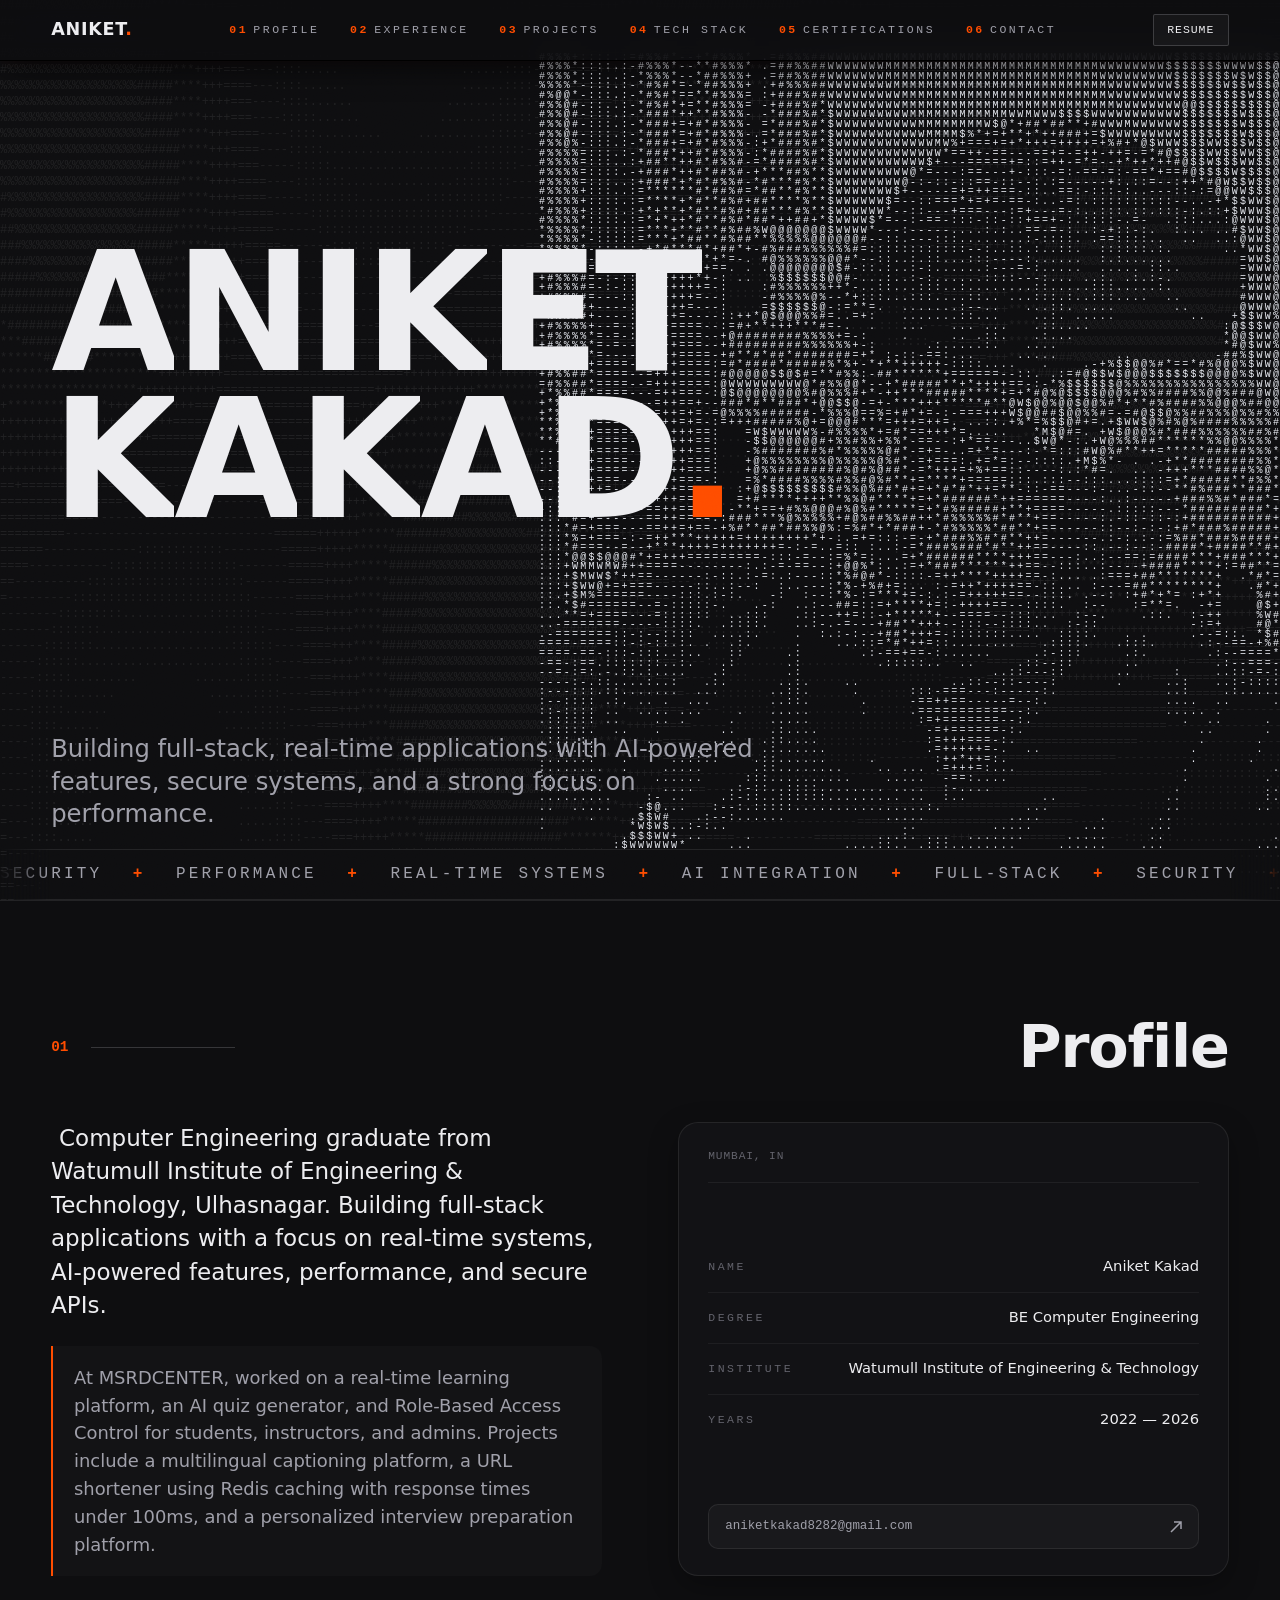
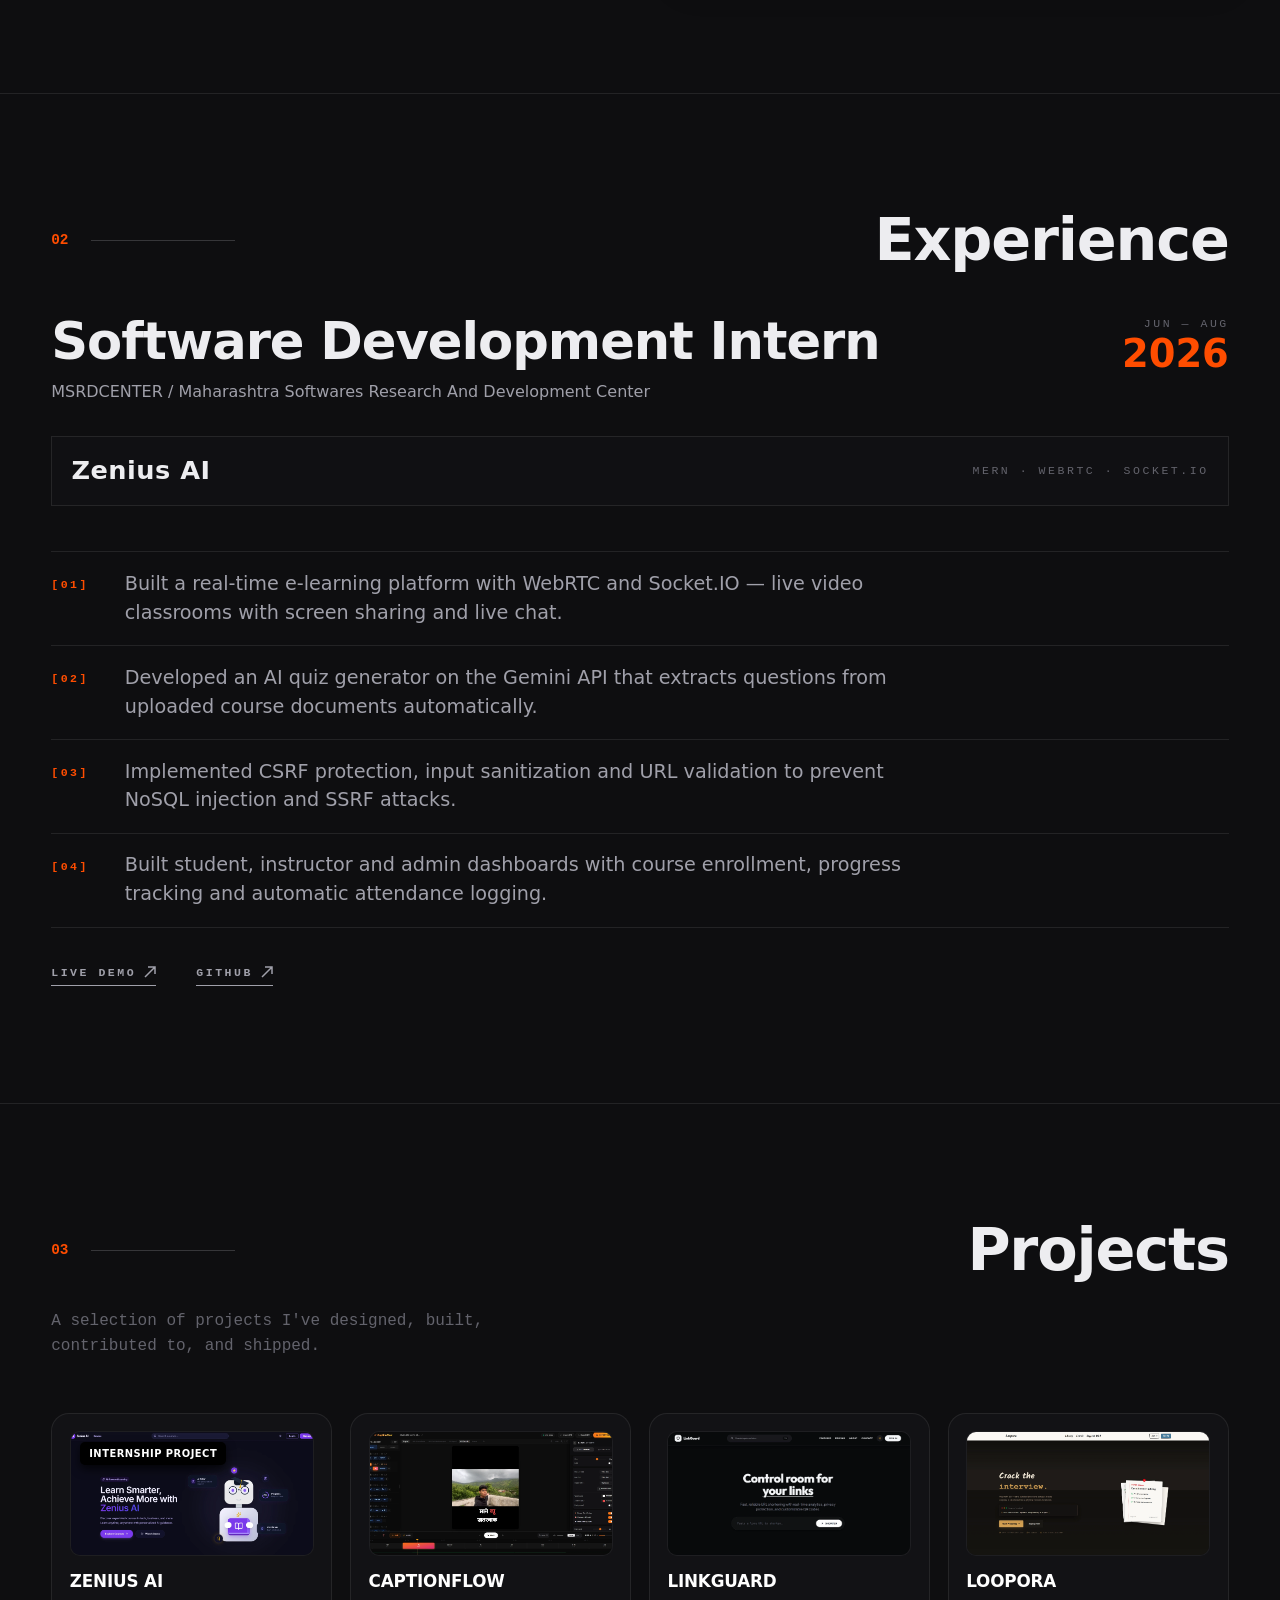
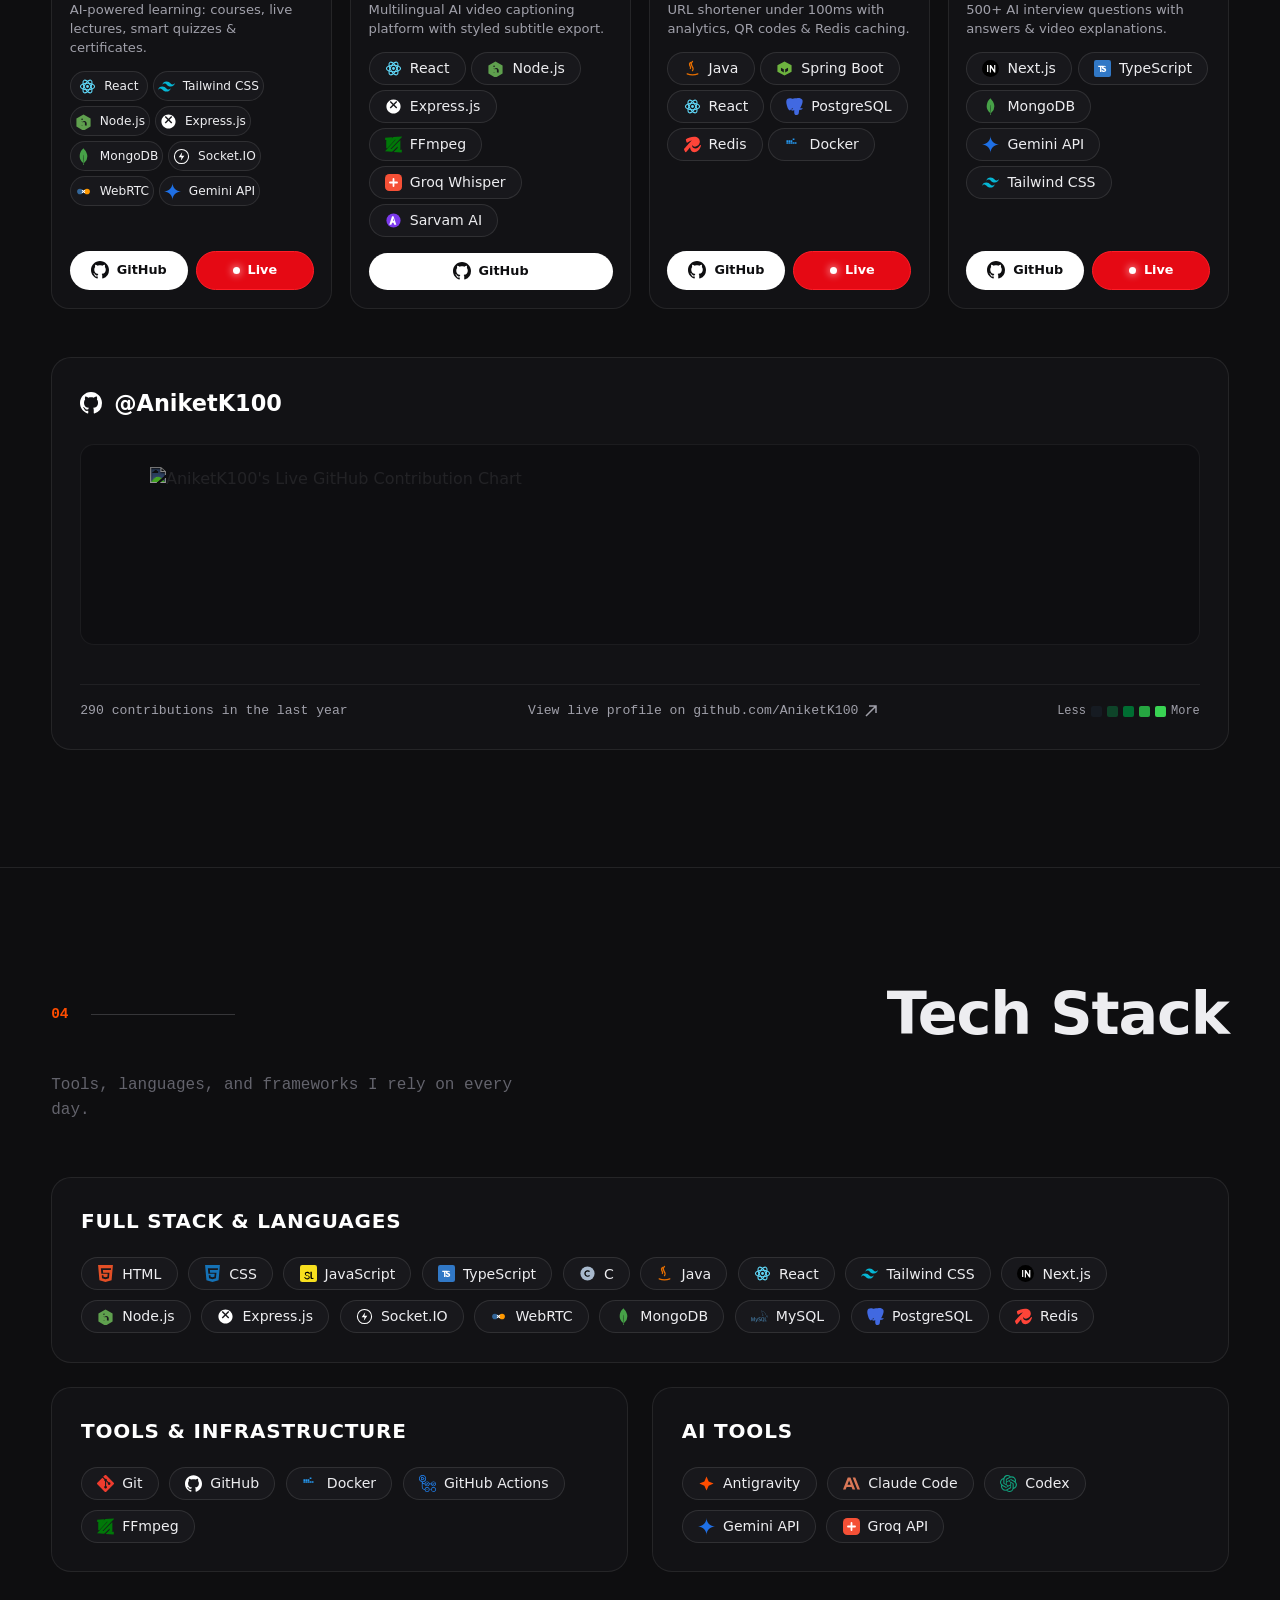
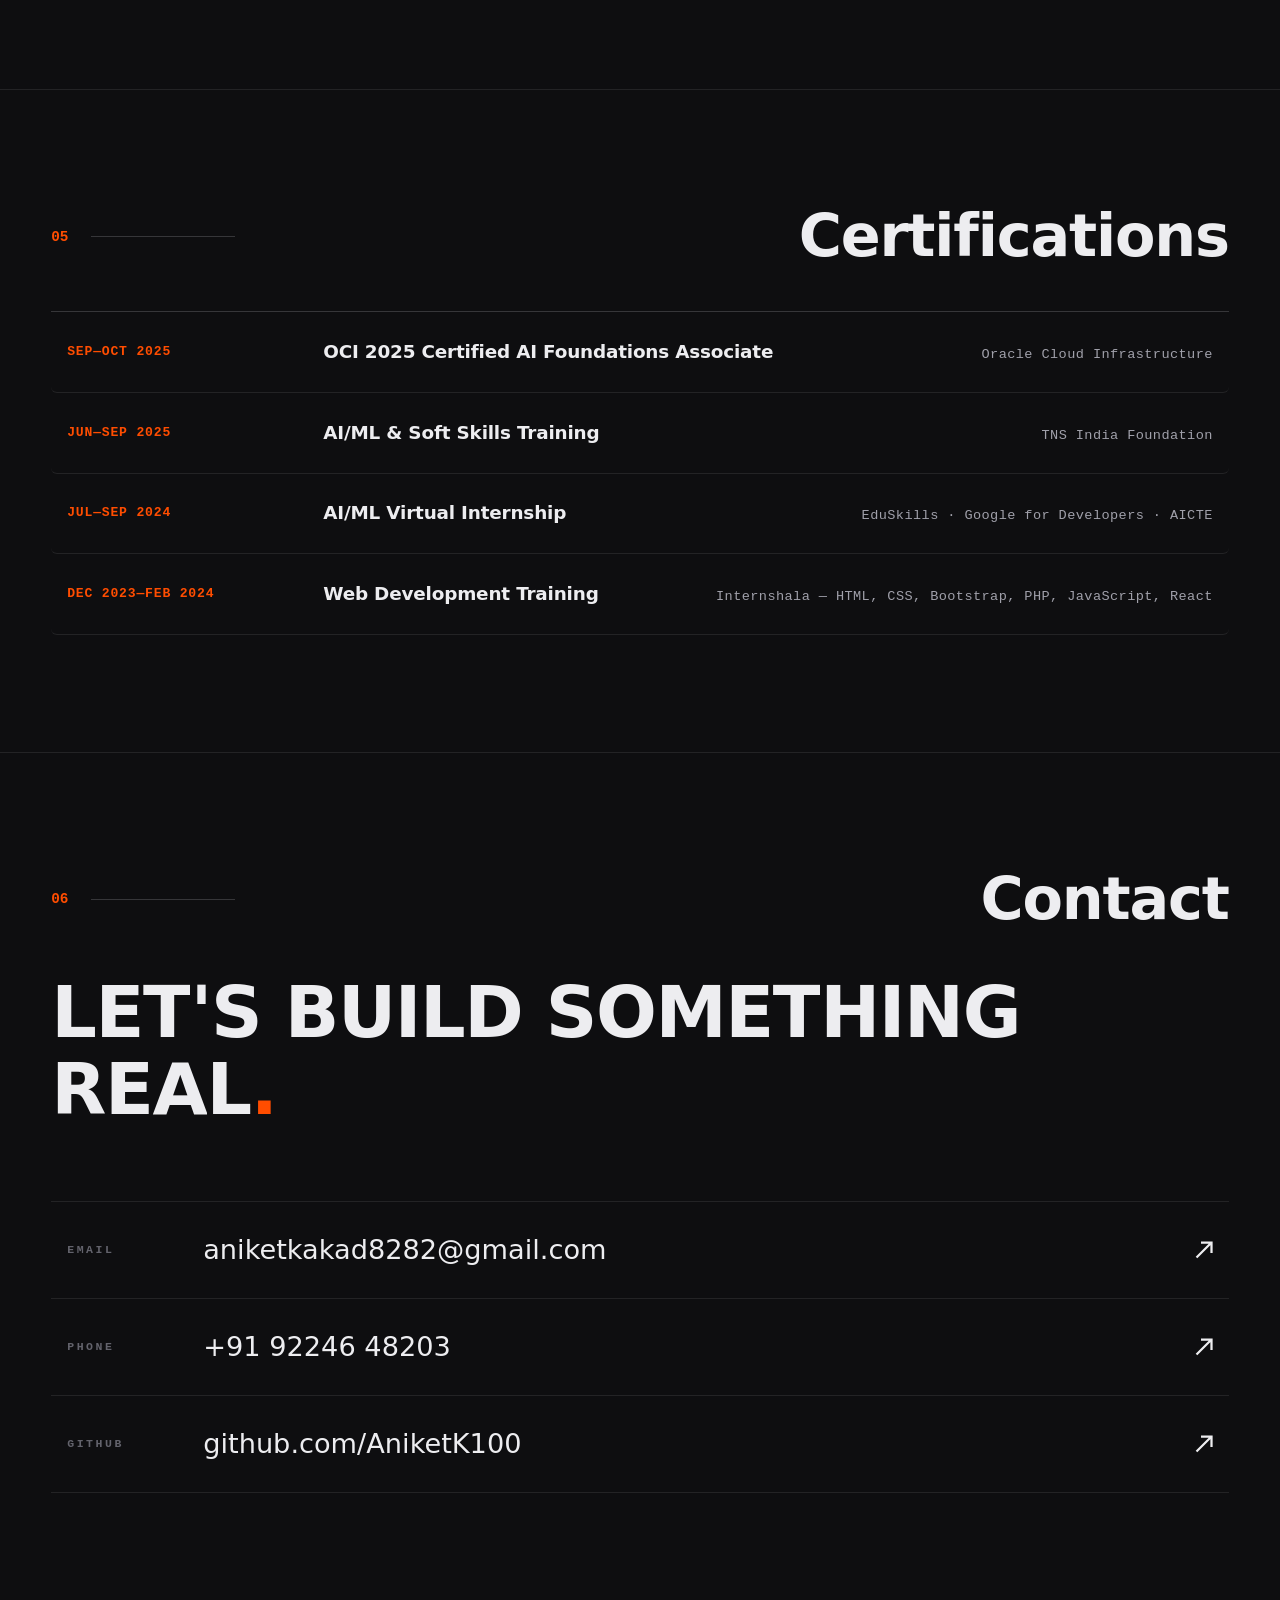
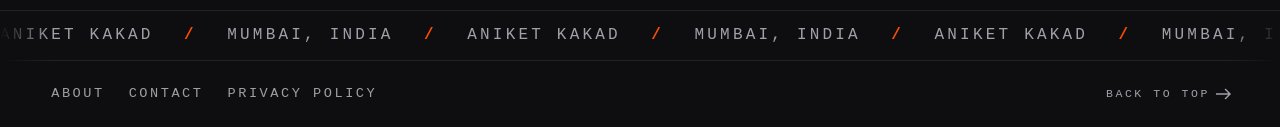
==== commit b37e196c: "google analytics" ====
--- a/index.html
+++ b/index.html
@@ -1,6 +1,15 @@
 <!doctype html>
 <html lang="en">
 <head>
+  <!-- Google tag (gtag.js) -->
+  <script async src="https://www.googletagmanager.com/gtag/js?id=G-SVP8YVB8R1"></script>
+  <script>
+    window.dataLayer = window.dataLayer || [];
+    function gtag(){dataLayer.push(arguments);}
+    gtag('js', new Date());
+
+    gtag('config', 'G-SVP8YVB8R1');
+  </script>
   <meta charset="utf-8">
   <meta name="viewport" content="width=device-width, initial-scale=1">
   <title>Aniket Kakad — Full-Stack Developer</title>
@@ -12,7 +21,7 @@
   <meta name="theme-color" content="#0E0E10">
 
   <!-- Security & Privacy Meta Headers -->
-  <meta http-equiv="Content-Security-Policy" content="default-src 'self'; script-src 'self' 'unsafe-inline' 'unsafe-eval' https://cdn.jsdelivr.net https://us-assets.i.posthog.com; style-src 'self' 'unsafe-inline' https://fonts.googleapis.com; font-src 'self' data: https://fonts.gstatic.com; img-src 'self' data: blob: https: https://ghchart.rshah.org; connect-src 'self' https://us.i.posthog.com https://us-assets.i.posthog.com https://ghchart.rshah.org https://cdn.jsdelivr.net; worker-src 'self' blob:; base-uri 'self'; form-action 'self';">
+  <meta http-equiv="Content-Security-Policy" content="default-src 'self'; script-src 'self' 'unsafe-inline' 'unsafe-eval' https://cdn.jsdelivr.net https://us-assets.i.posthog.com https://www.googletagmanager.com; style-src 'self' 'unsafe-inline' https://fonts.googleapis.com; font-src 'self' data: https://fonts.gstatic.com; img-src 'self' data: blob: https: https://ghchart.rshah.org; connect-src 'self' https://us.i.posthog.com https://us-assets.i.posthog.com https://ghchart.rshah.org https://cdn.jsdelivr.net https://www.google-analytics.com https://*.google-analytics.com https://analytics.google.com https://www.googletagmanager.com; worker-src 'self' blob:; base-uri 'self'; form-action 'self';">
   <meta http-equiv="X-Content-Type-Options" content="nosniff">
   <meta http-equiv="X-XSS-Protection" content="1; mode=block">
   <meta name="referrer" content="strict-origin-when-cross-origin">
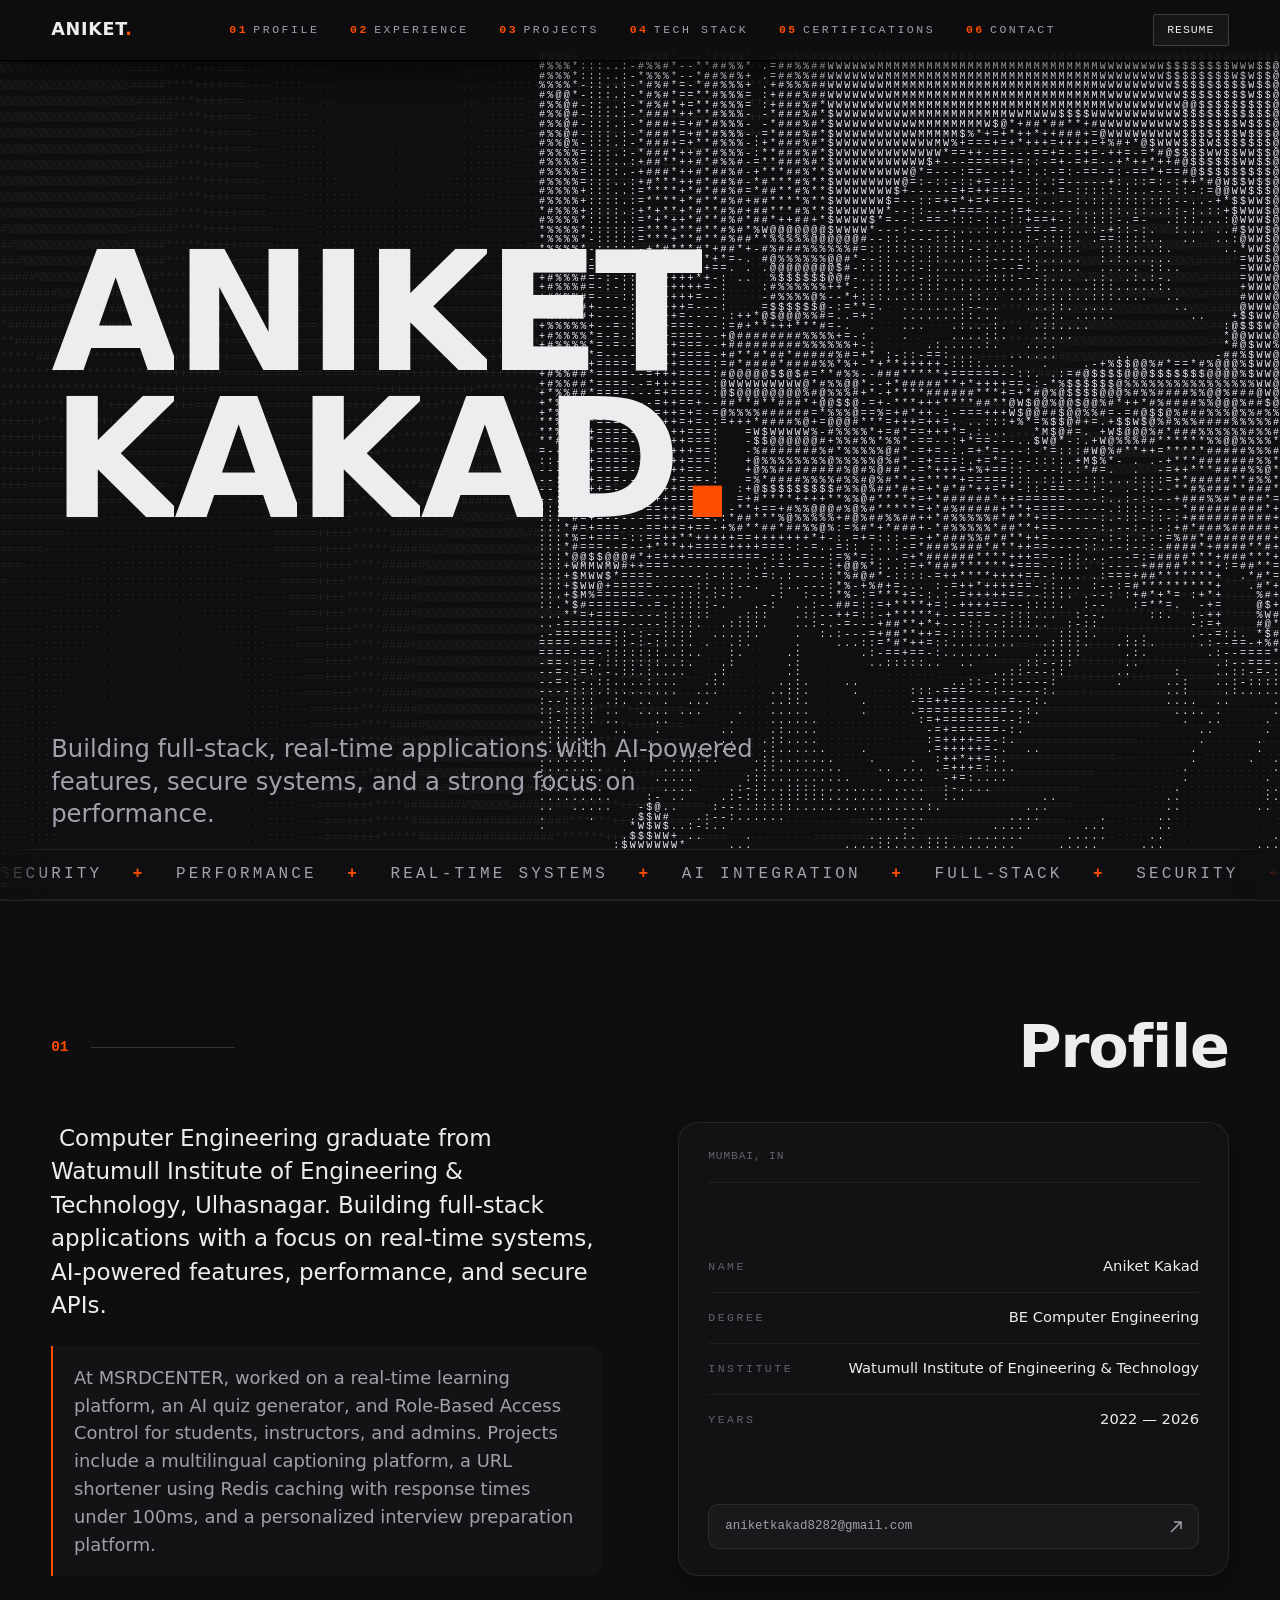
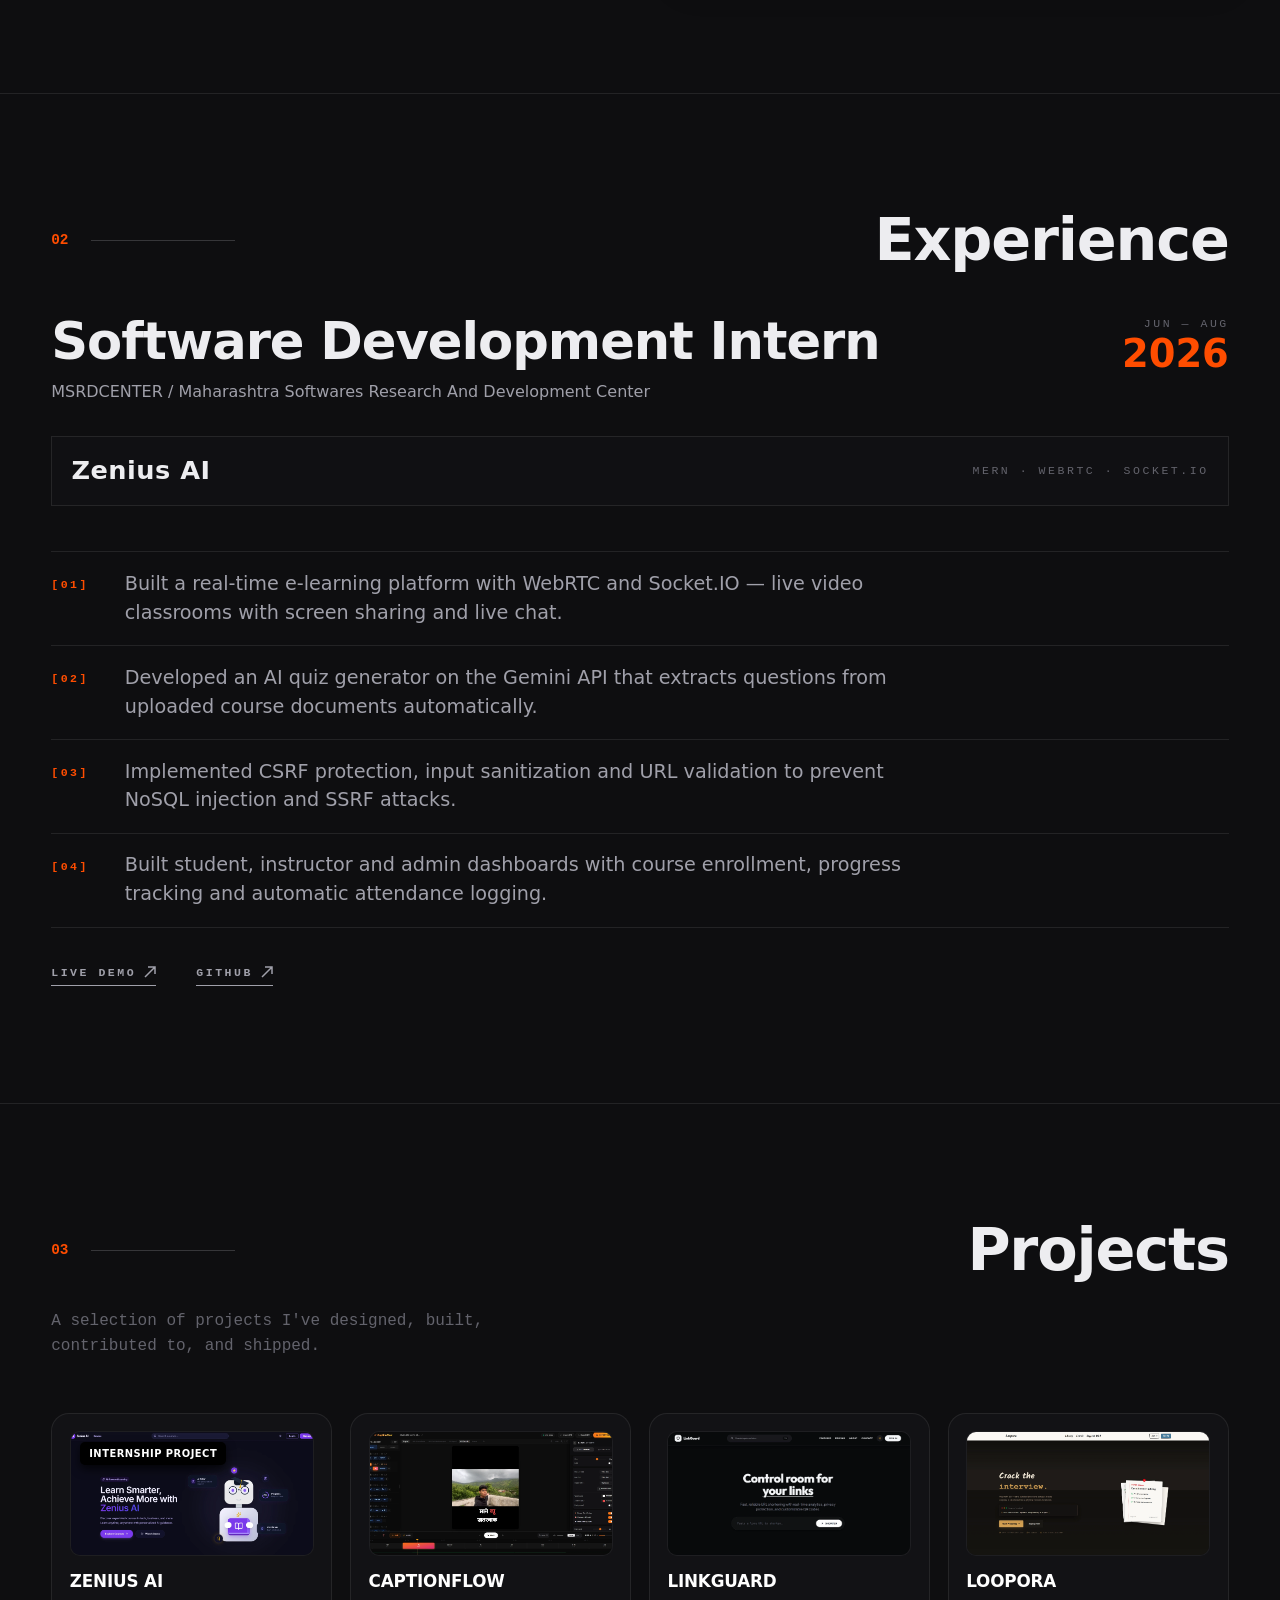
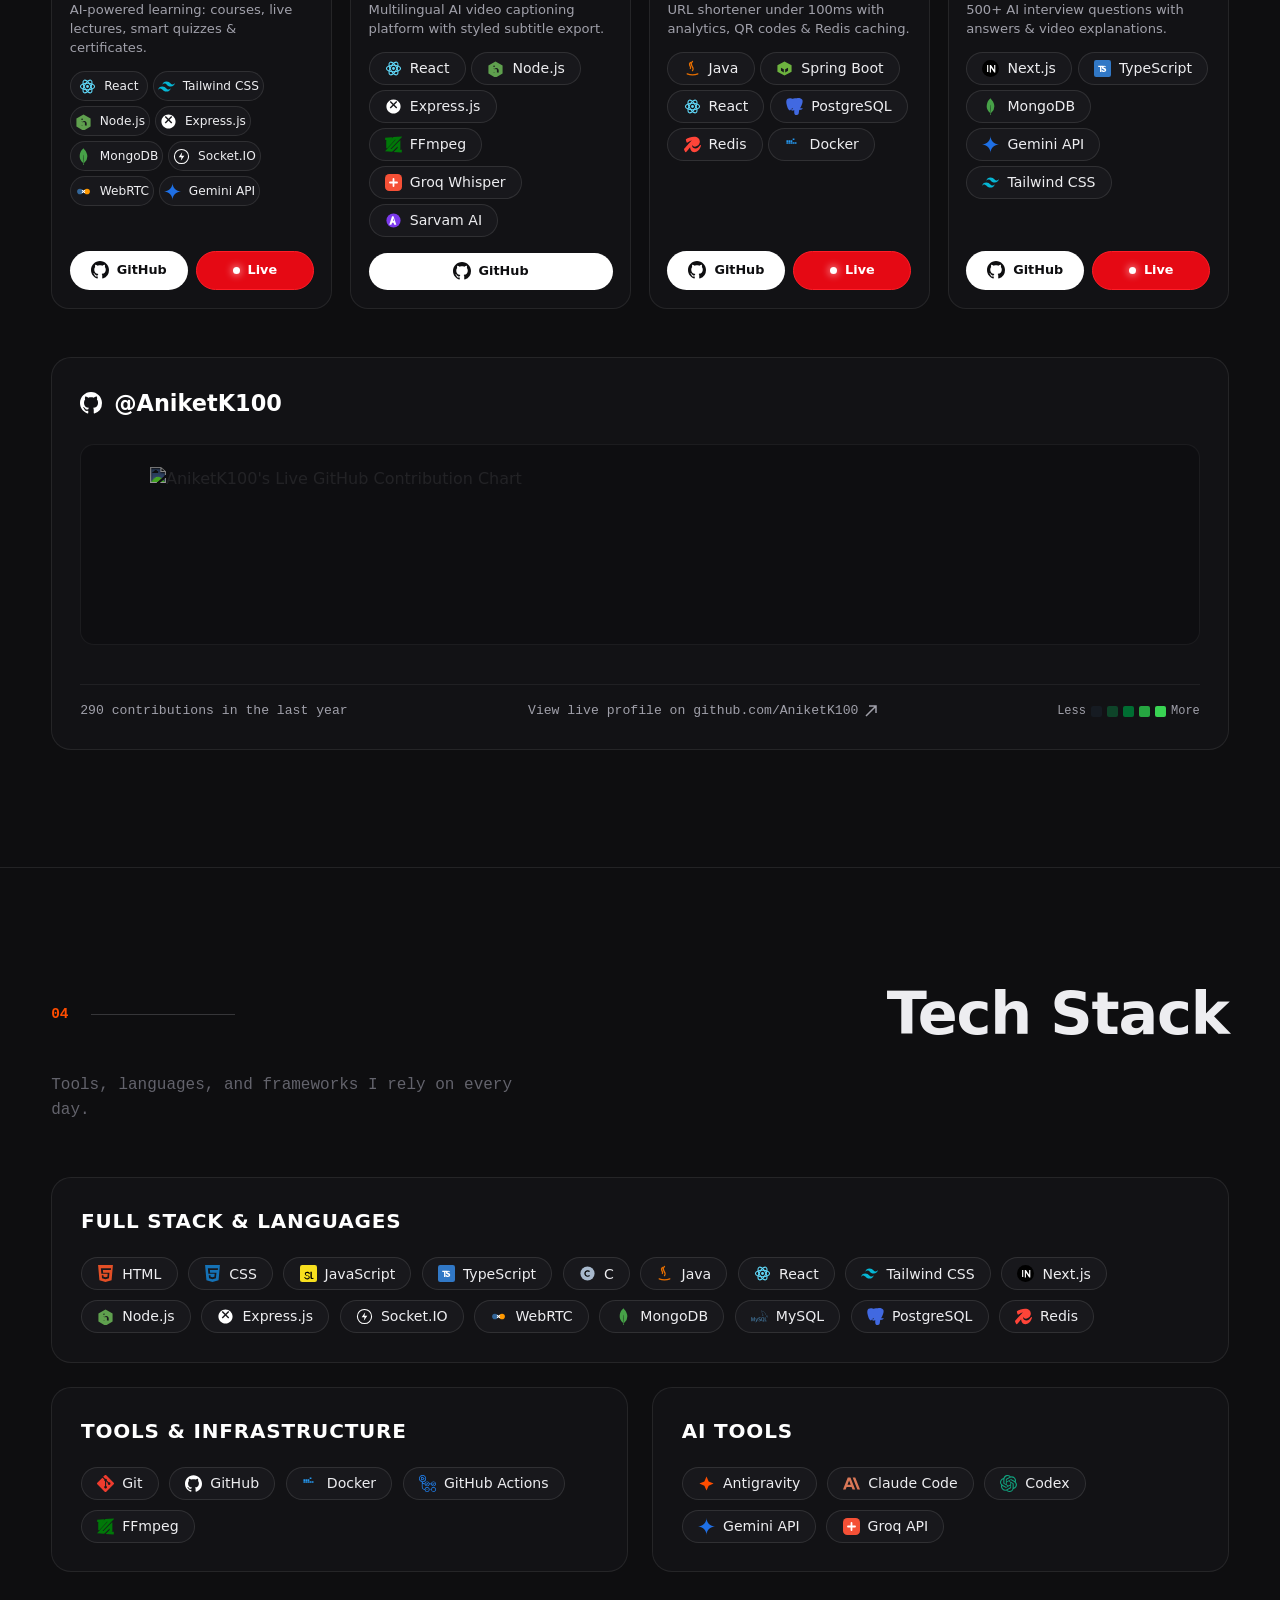
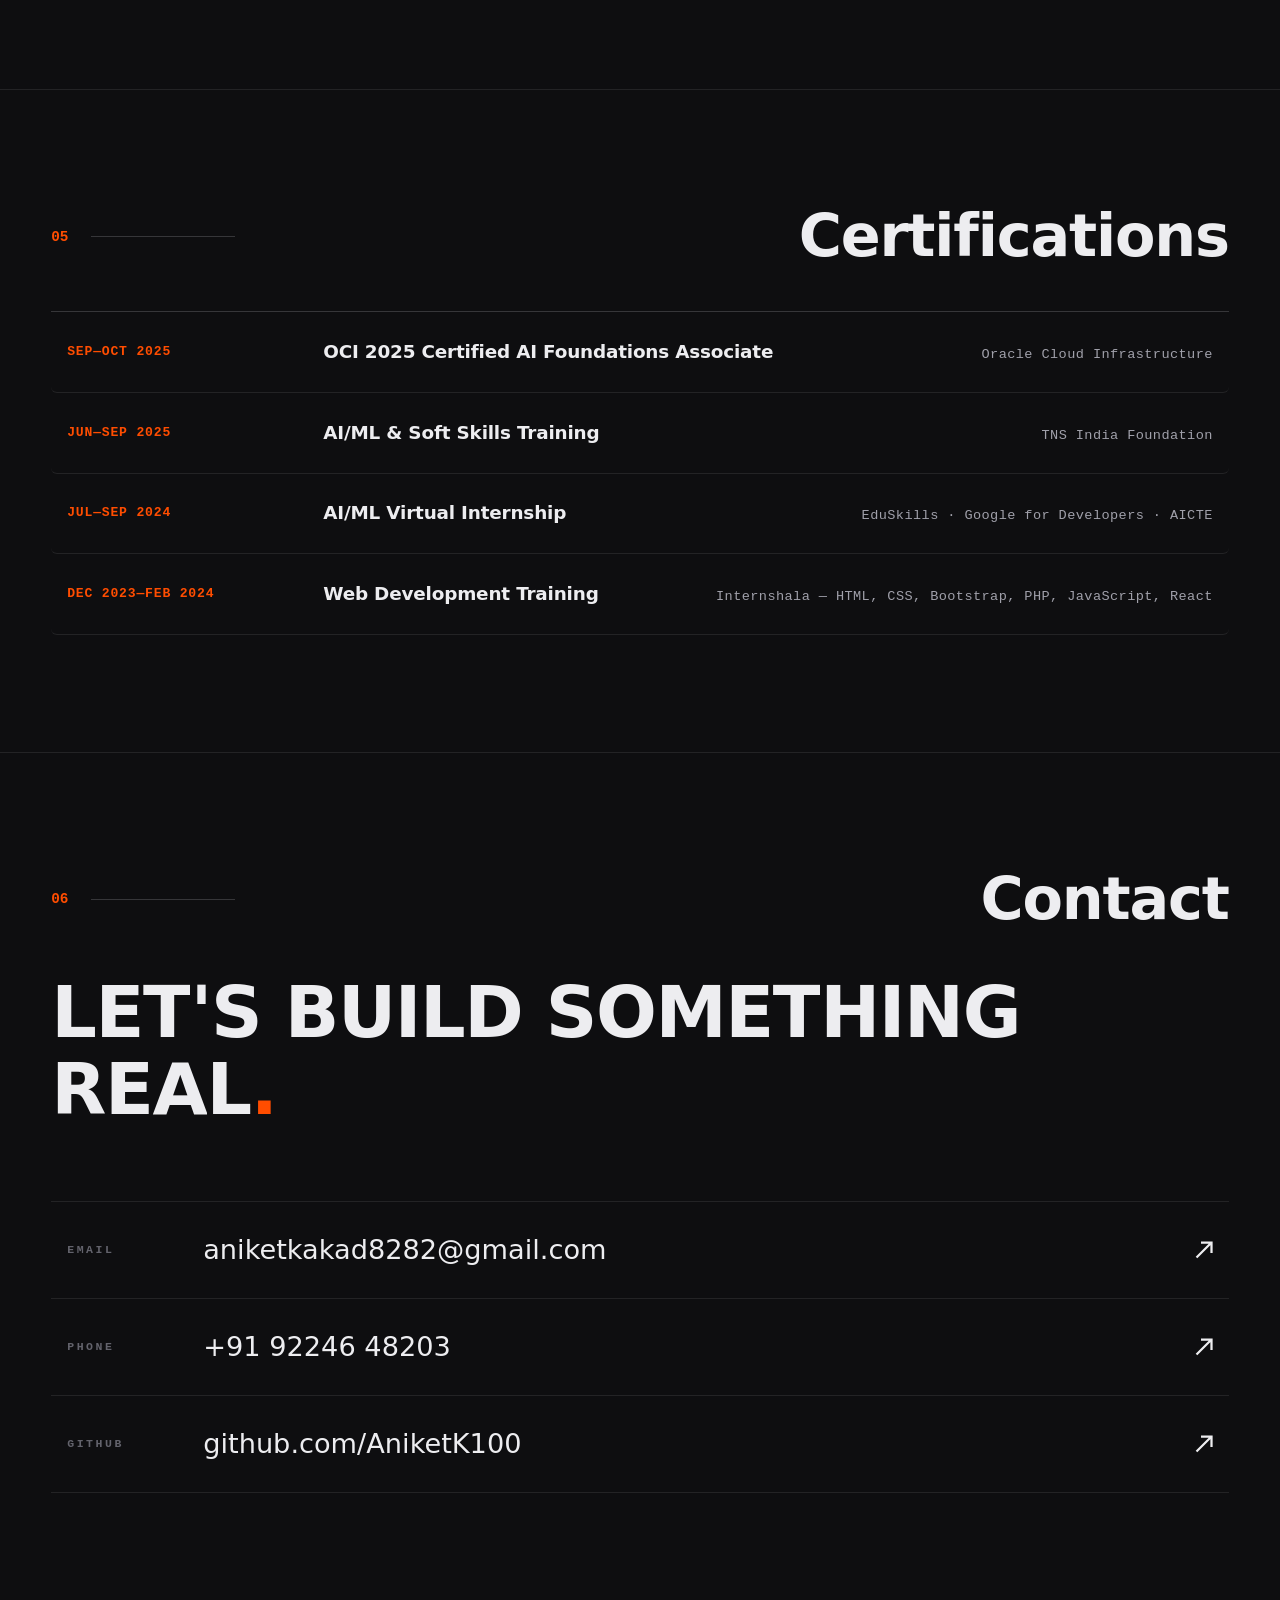
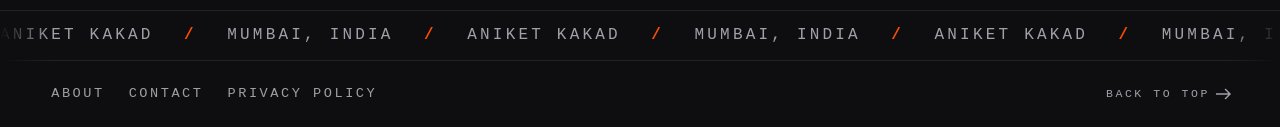
==== commit 0d570ccd: "aaaaaaaaa" ====
--- a/index.html
+++ b/index.html
@@ -21,7 +21,7 @@
   <meta name="theme-color" content="#0E0E10">
 
   <!-- Security & Privacy Meta Headers -->
-  <meta http-equiv="Content-Security-Policy" content="default-src 'self'; script-src 'self' 'unsafe-inline' 'unsafe-eval' https://cdn.jsdelivr.net https://us-assets.i.posthog.com https://www.googletagmanager.com; style-src 'self' 'unsafe-inline' https://fonts.googleapis.com; font-src 'self' data: https://fonts.gstatic.com; img-src 'self' data: blob: https: https://ghchart.rshah.org; connect-src 'self' https://us.i.posthog.com https://us-assets.i.posthog.com https://ghchart.rshah.org https://cdn.jsdelivr.net https://www.google-analytics.com https://*.google-analytics.com https://analytics.google.com https://www.googletagmanager.com; worker-src 'self' blob:; base-uri 'self'; form-action 'self';">
+  <meta http-equiv="Content-Security-Policy" content="default-src 'self'; script-src 'self' 'unsafe-inline' 'unsafe-eval' https://cdn.jsdelivr.net https://us-assets.i.posthog.com https://www.googletagmanager.com; style-src 'self' 'unsafe-inline' https://fonts.googleapis.com; font-src 'self' data: https://fonts.gstatic.com; img-src 'self' data: blob: https://ghchart.rshah.org https://*.google-analytics.com https://*.googletagmanager.com; connect-src 'self' https://us.i.posthog.com https://us-assets.i.posthog.com https://ghchart.rshah.org https://cdn.jsdelivr.net https://*.google-analytics.com https://*.analytics.google.com https://*.googletagmanager.com; worker-src 'self' blob:; base-uri 'self'; form-action 'self';">
   <meta http-equiv="X-Content-Type-Options" content="nosniff">
   <meta http-equiv="X-XSS-Protection" content="1; mode=block">
   <meta name="referrer" content="strict-origin-when-cross-origin">
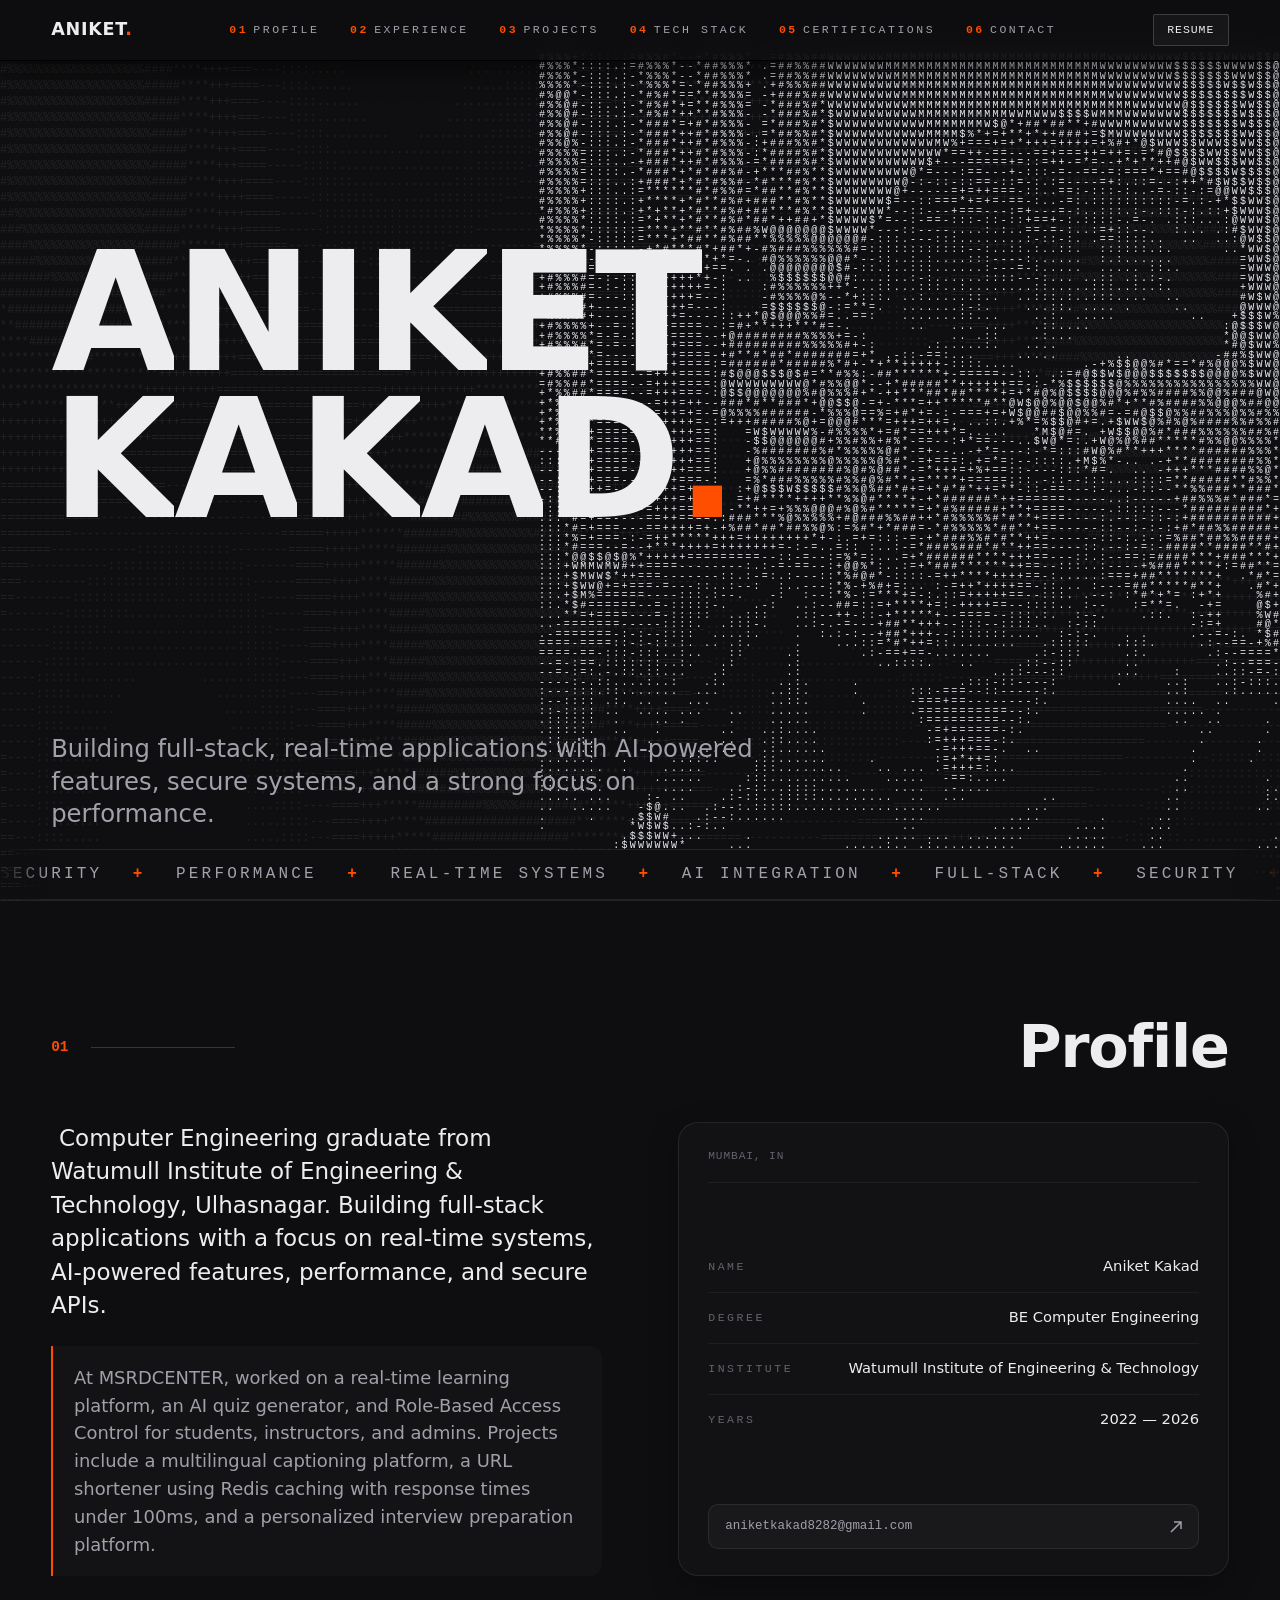
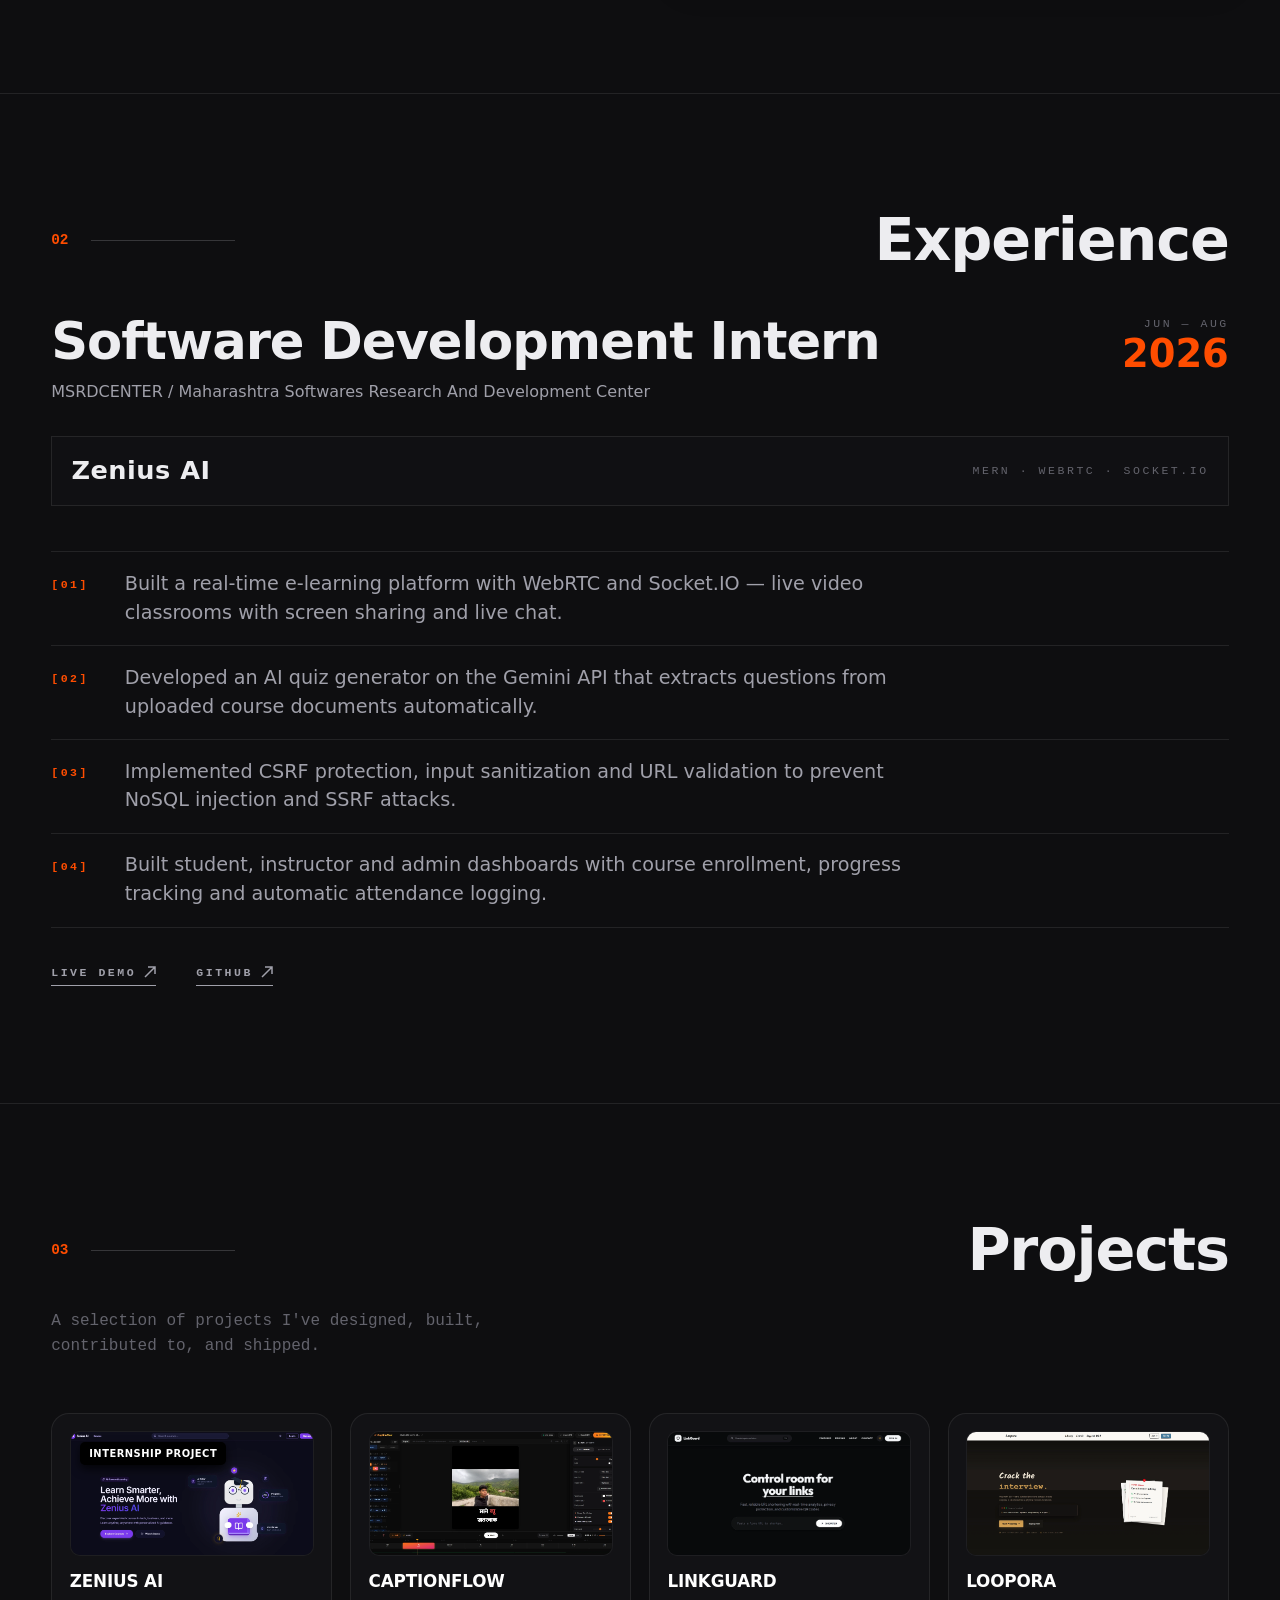
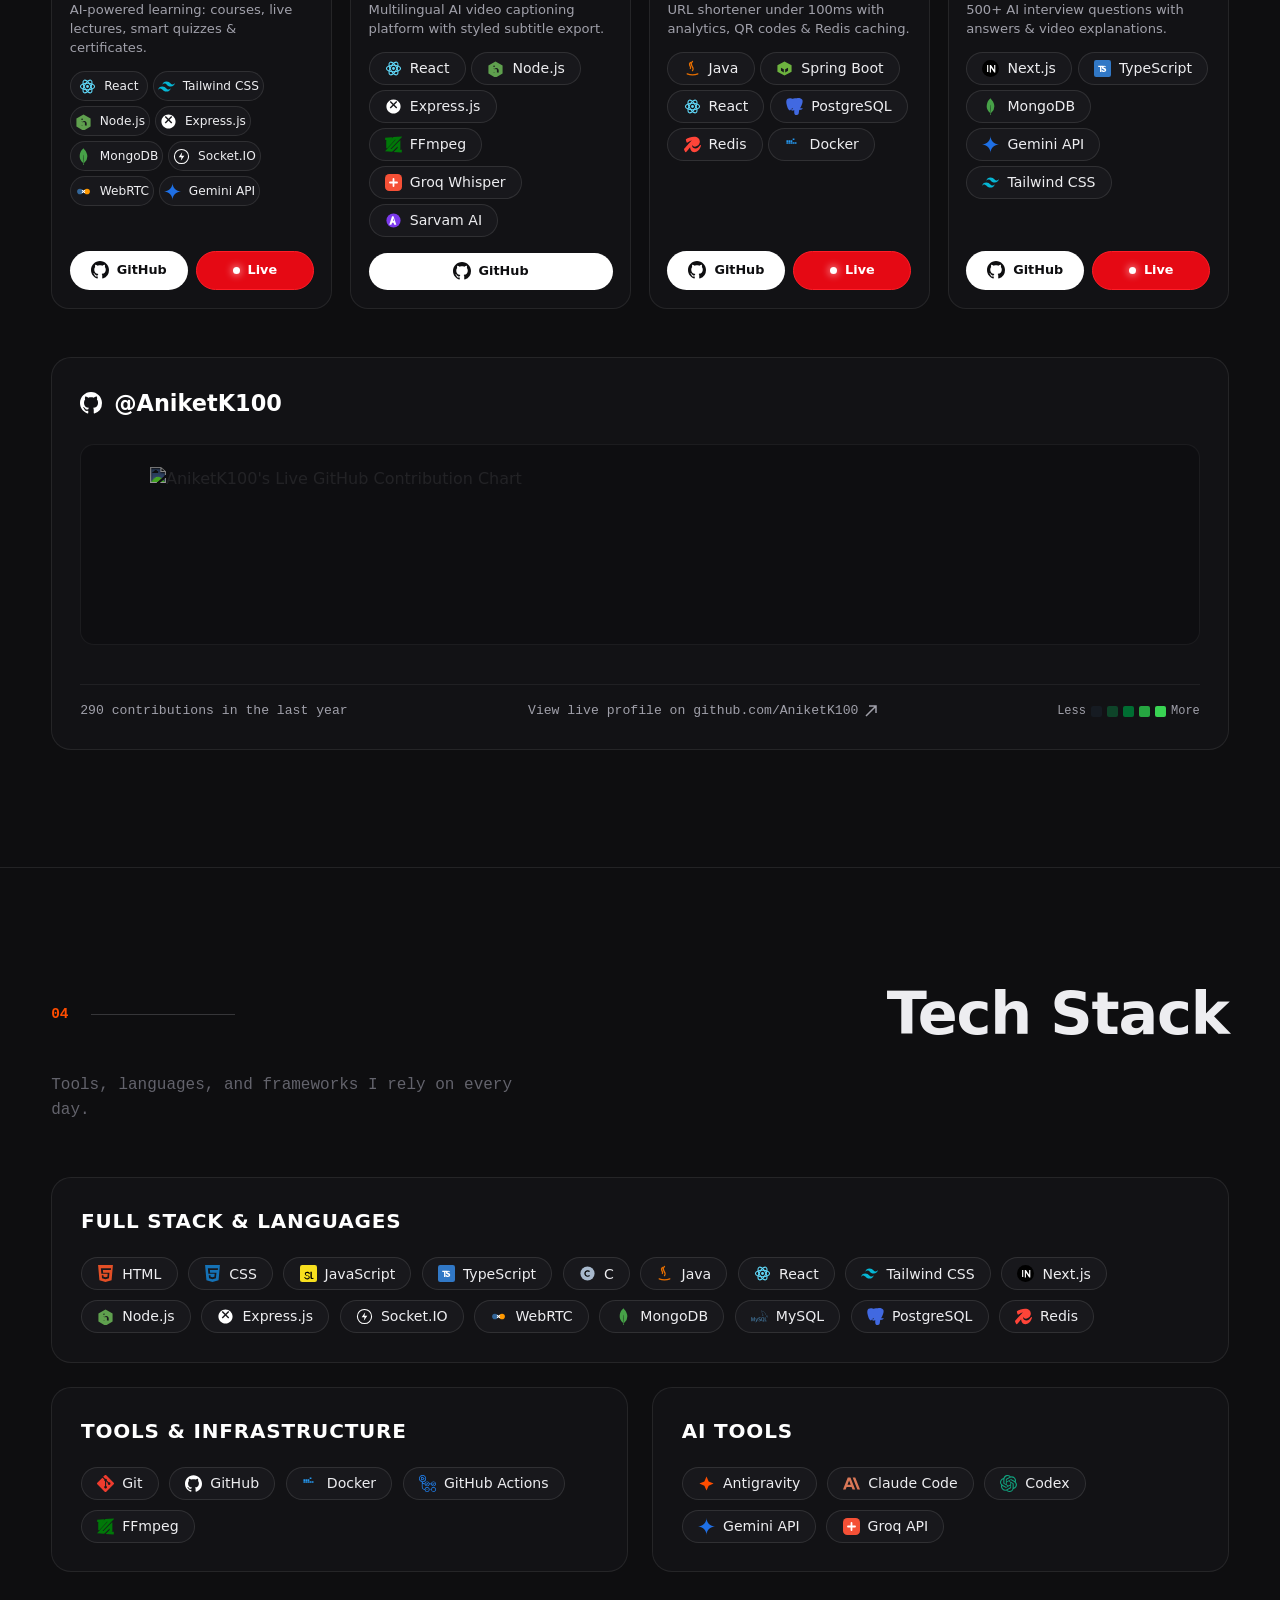
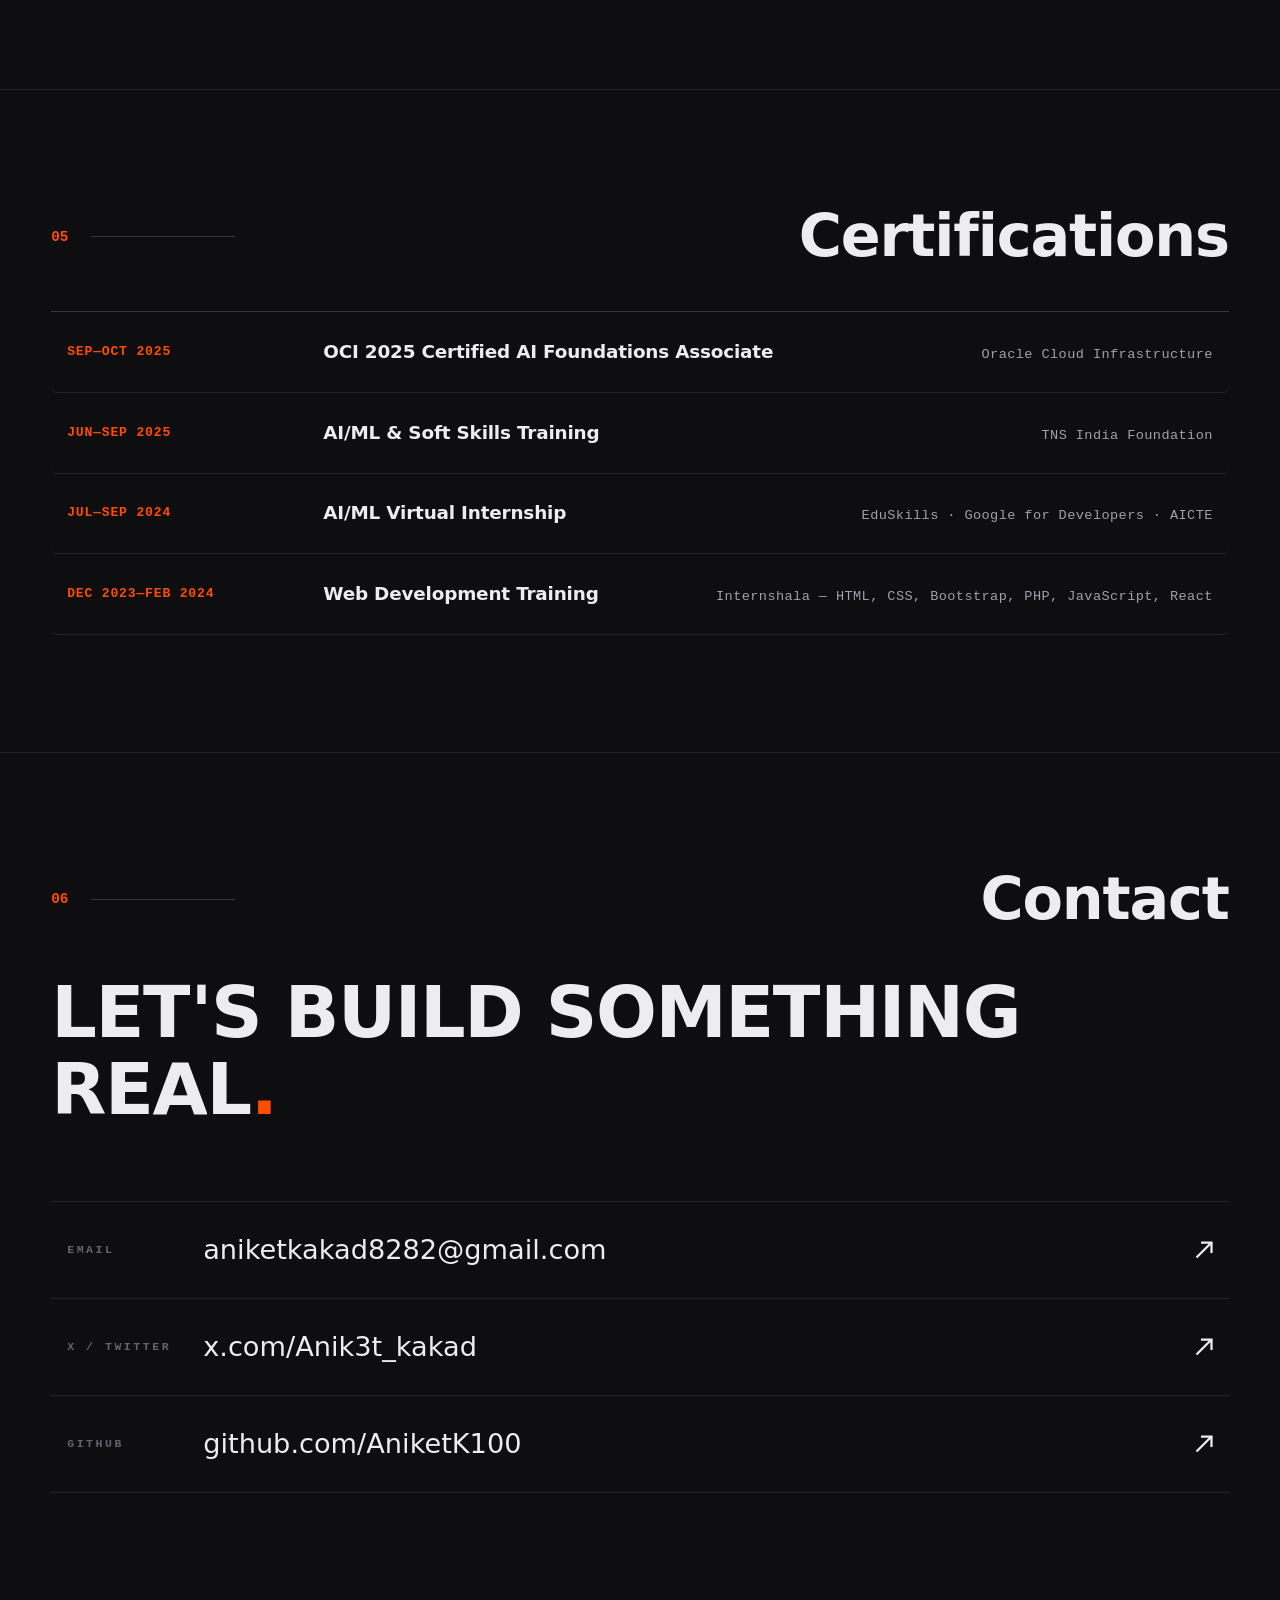
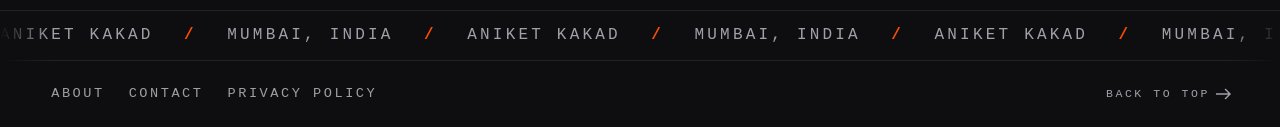
==== commit ccf5c32f: "aaaaaaaa" ====
--- a/index.html
+++ b/index.html
@@ -614,9 +614,9 @@
           <span class="contact__value">aniketkakad8282@gmail.com</span>
           <svg viewBox="0 0 12 12" aria-hidden="true"><path d="M1 11 11 1M4 1h7v7" fill="none" stroke="currentColor" stroke-width="1.5"/></svg>
         </a>
-        <a class="contact__row" href="tel:+919224648203" data-cursor="open" data-mag>
-          <span class="contact__label">PHONE</span>
-          <span class="contact__value">+91 92246 48203</span>
+        <a class="contact__row" href="https://x.com/Anik3t_kakad" target="_blank" rel="noopener" data-cursor="open" data-mag>
+          <span class="contact__label">X / TWITTER</span>
+          <span class="contact__value">x.com/Anik3t_kakad</span>
           <svg viewBox="0 0 12 12" aria-hidden="true"><path d="M1 11 11 1M4 1h7v7" fill="none" stroke="currentColor" stroke-width="1.5"/></svg>
         </a>
         <a class="contact__row" href="https://github.com/AniketK100" target="_blank" rel="noopener" data-cursor="open" data-mag>
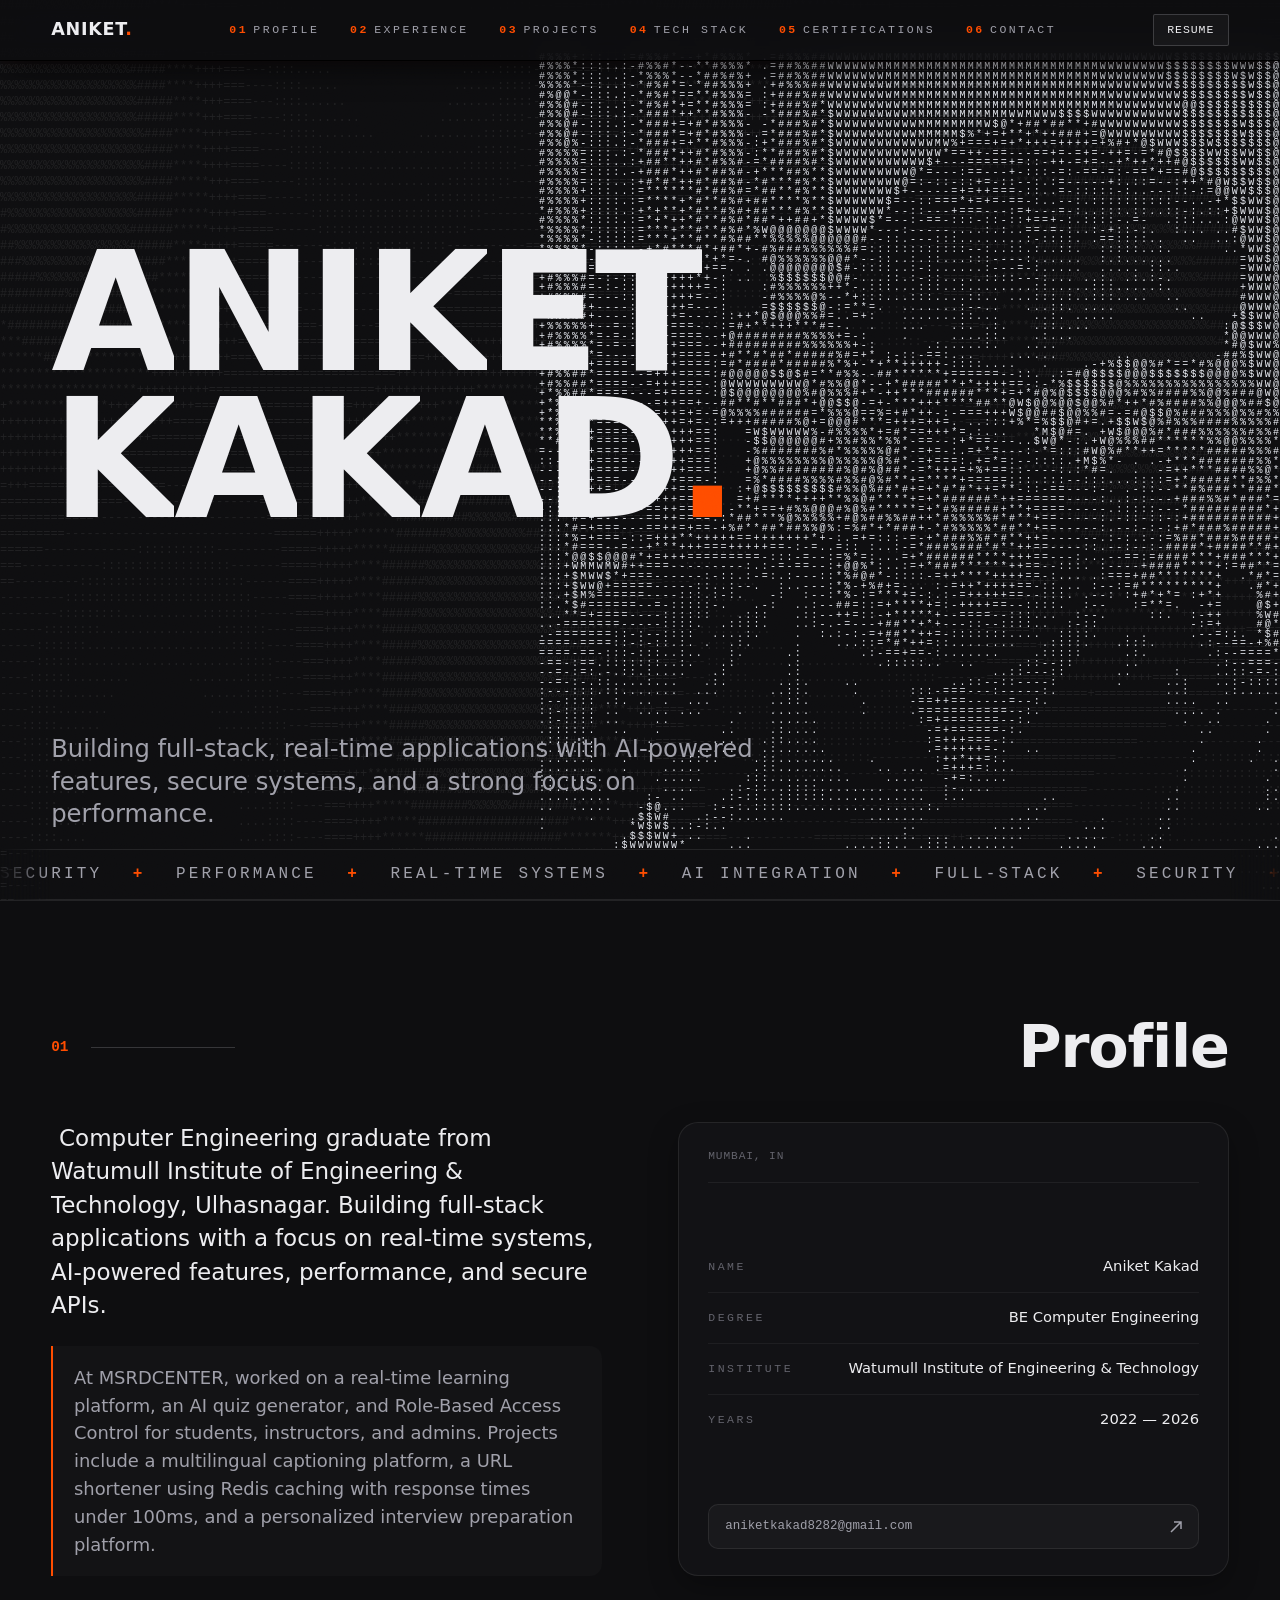
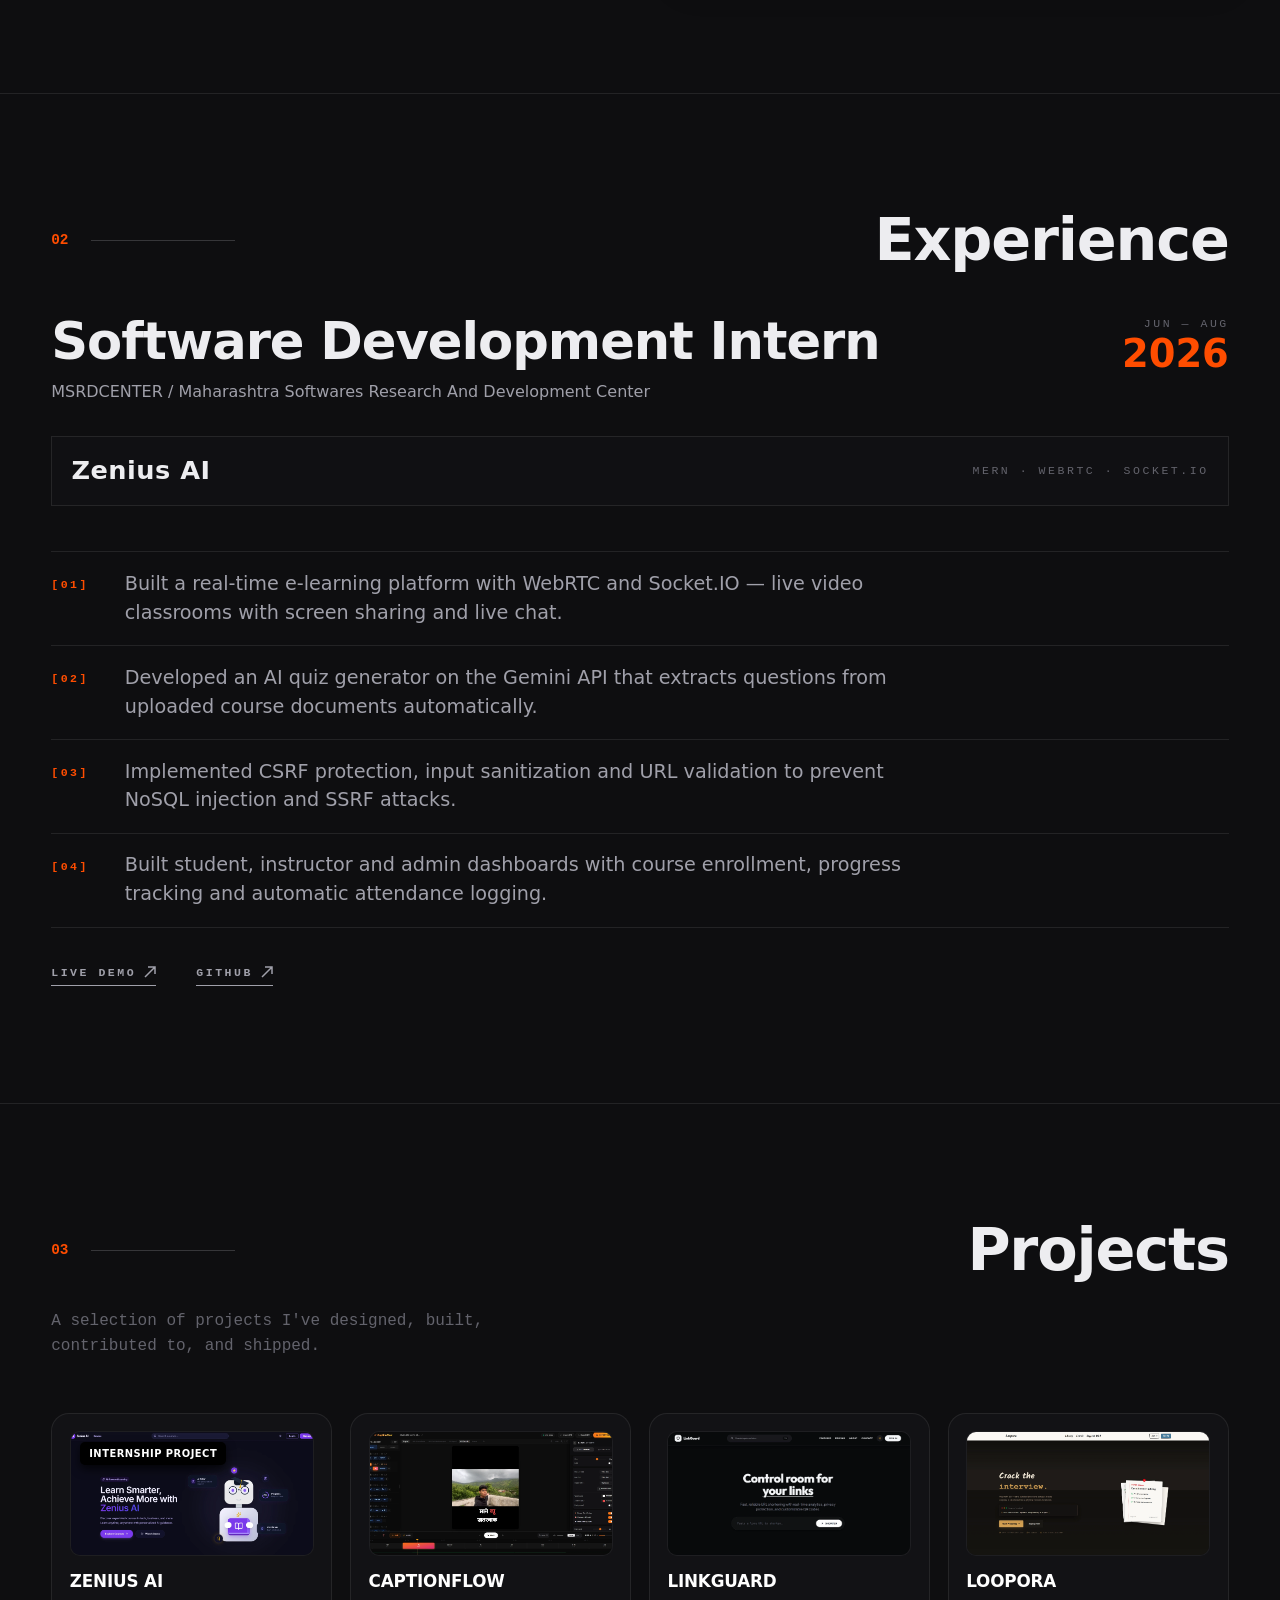
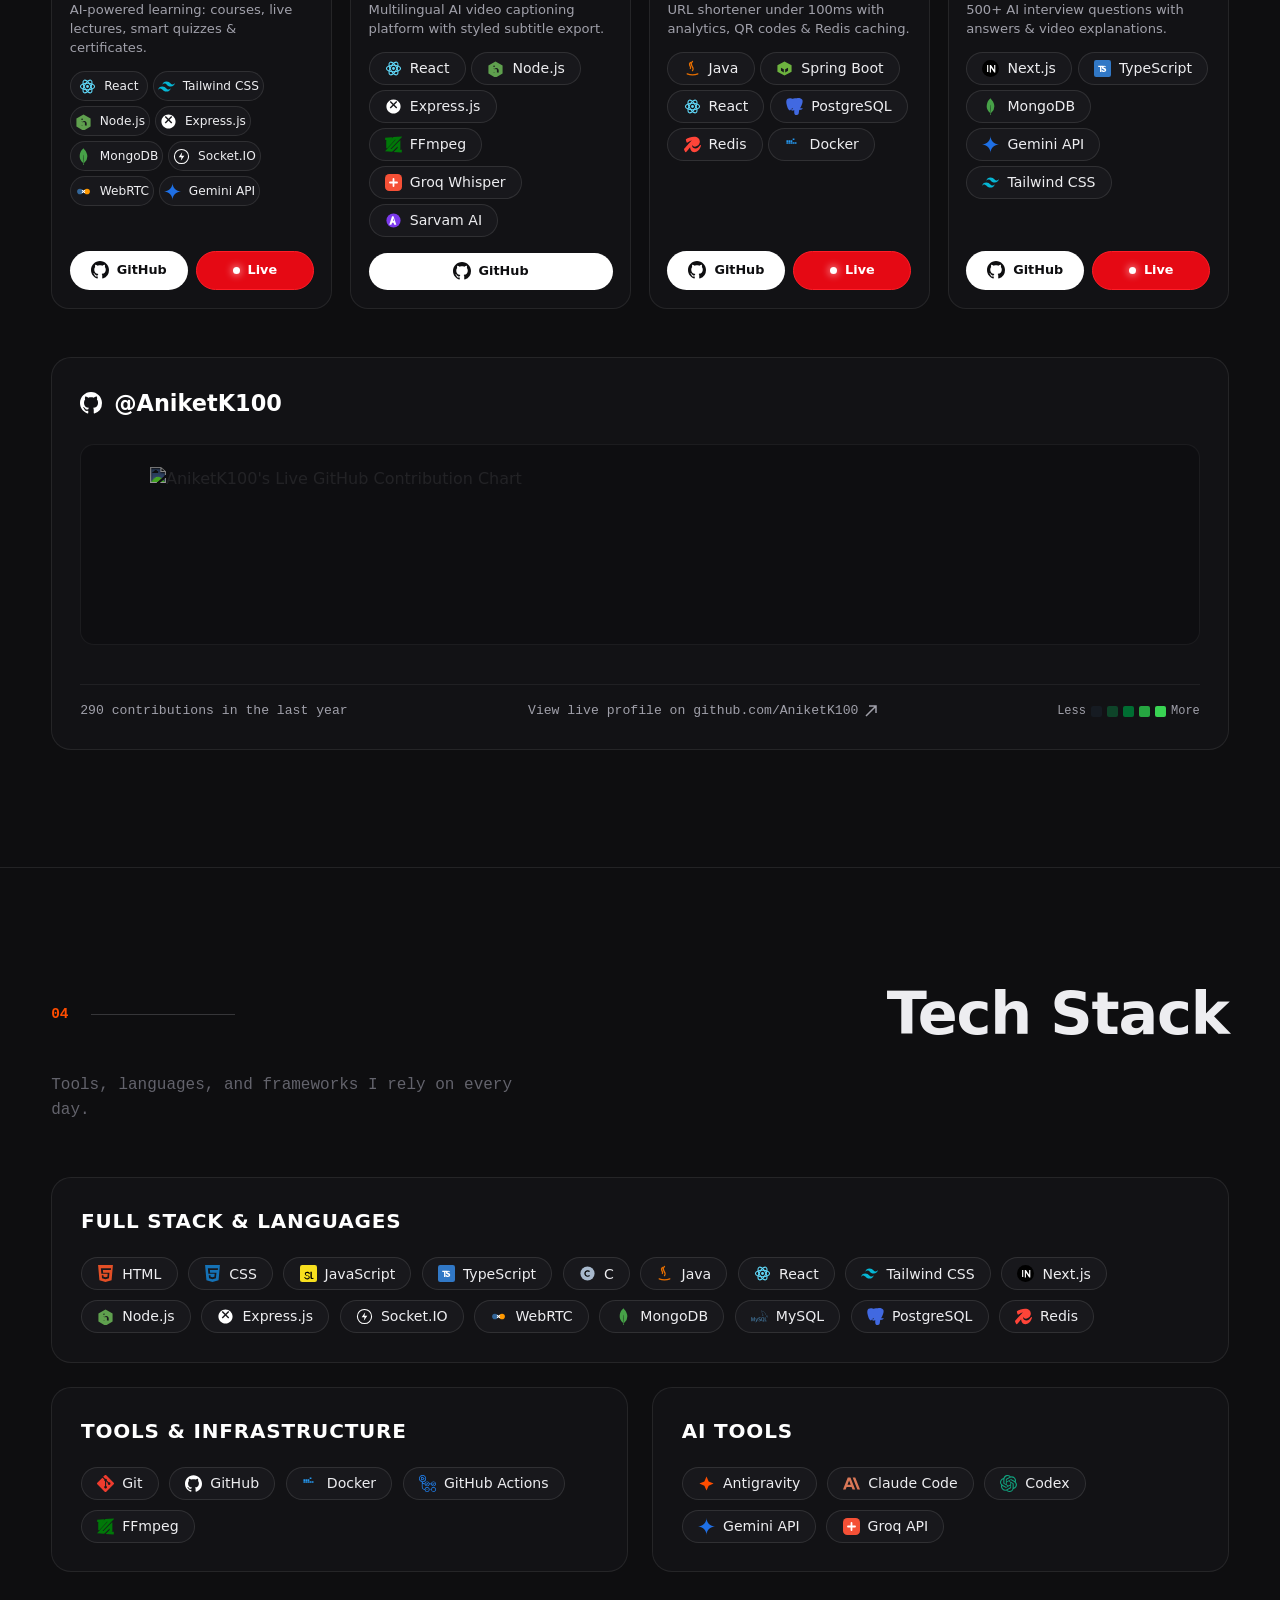
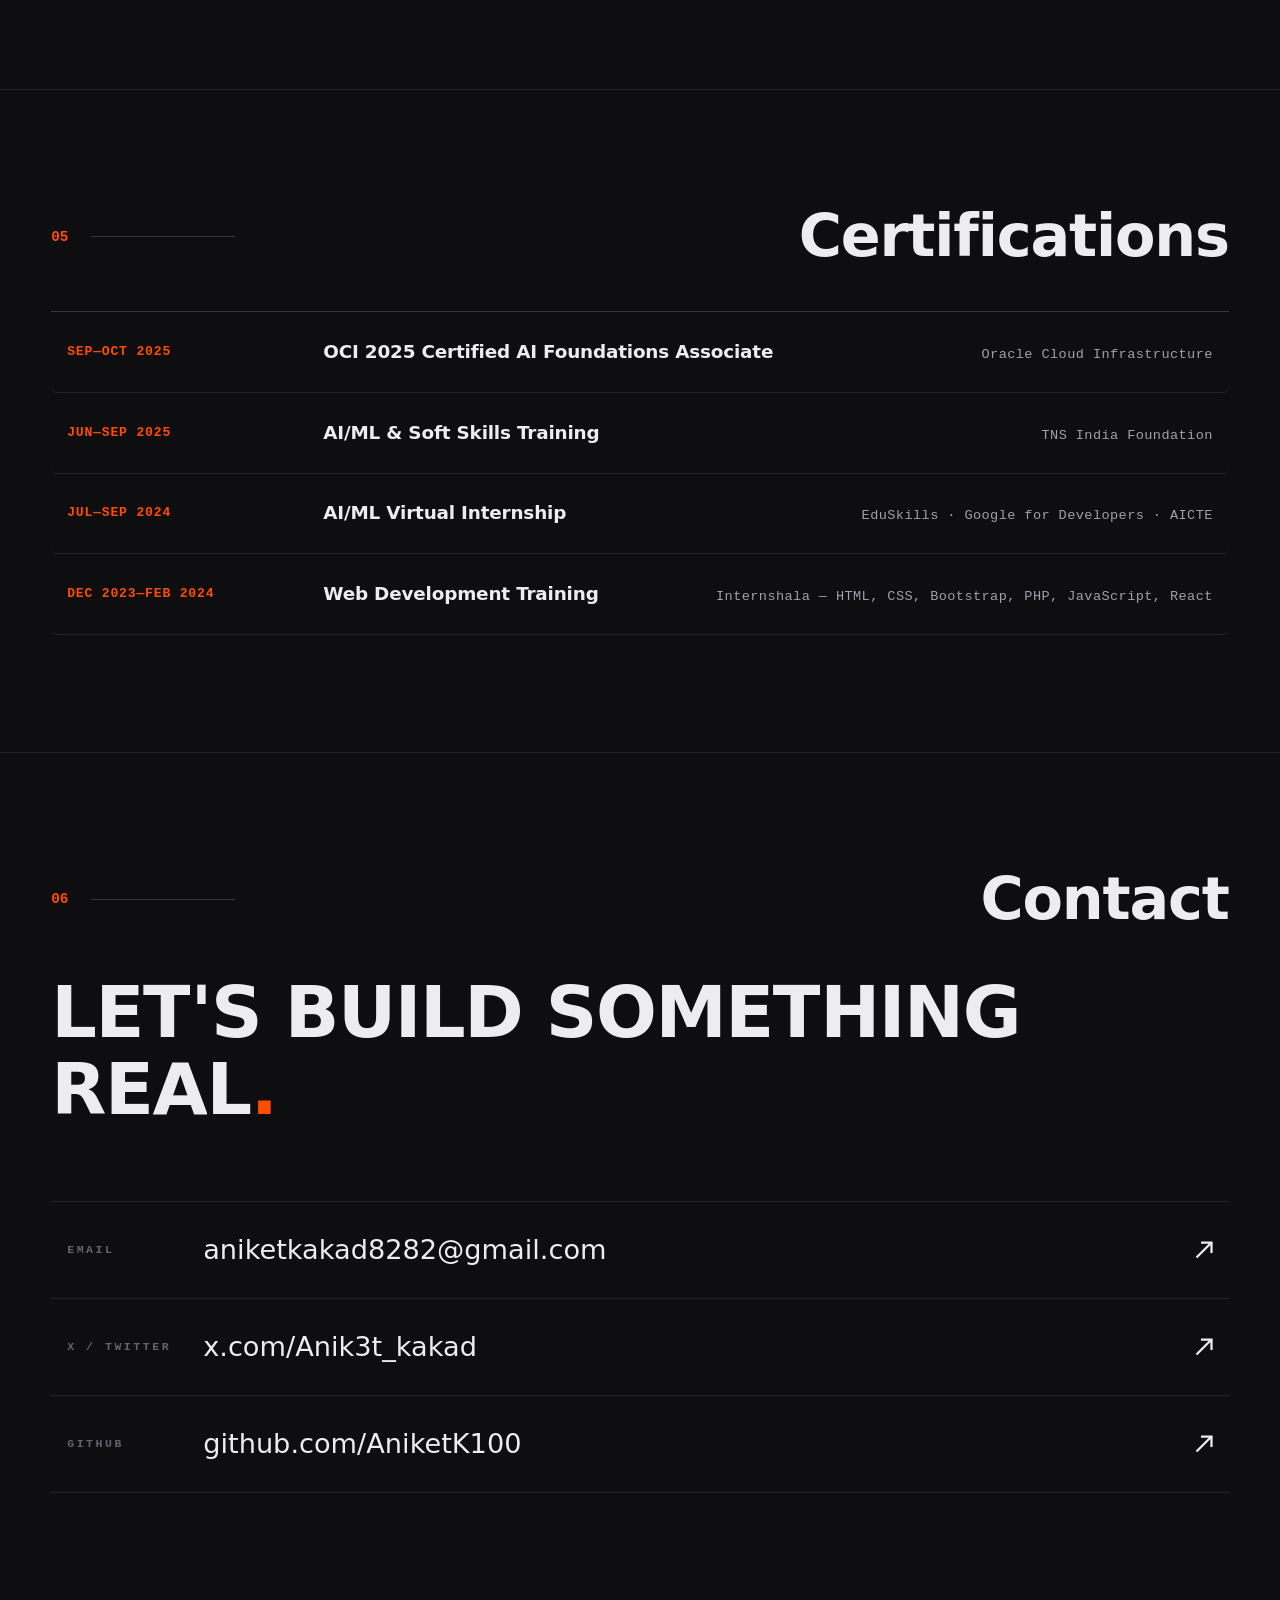
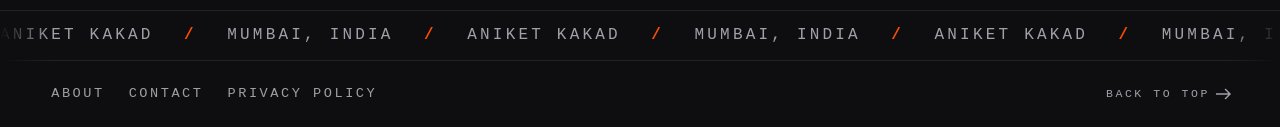
==== commit af7ee236: "aaa" ====
--- a/index.html
+++ b/index.html
@@ -21,7 +21,7 @@
   <meta name="theme-color" content="#0E0E10">
 
   <!-- Security & Privacy Meta Headers -->
-  <meta http-equiv="Content-Security-Policy" content="default-src 'self'; script-src 'self' 'unsafe-inline' 'unsafe-eval' https://cdn.jsdelivr.net https://us-assets.i.posthog.com https://www.googletagmanager.com; style-src 'self' 'unsafe-inline' https://fonts.googleapis.com; font-src 'self' data: https://fonts.gstatic.com; img-src 'self' data: blob: https://ghchart.rshah.org https://*.google-analytics.com https://*.googletagmanager.com; connect-src 'self' https://us.i.posthog.com https://us-assets.i.posthog.com https://ghchart.rshah.org https://cdn.jsdelivr.net https://*.google-analytics.com https://*.analytics.google.com https://*.googletagmanager.com; worker-src 'self' blob:; base-uri 'self'; form-action 'self';">
+  <meta http-equiv="Content-Security-Policy" content="default-src 'self'; script-src 'self' 'unsafe-inline' 'unsafe-eval' https://cdn.jsdelivr.net https://us-assets.i.posthog.com https://www.googletagmanager.com https://*.googletagmanager.com; style-src 'self' 'unsafe-inline' https://fonts.googleapis.com; font-src 'self' data: https://fonts.gstatic.com; img-src 'self' data: blob: https://ghchart.rshah.org https://www.google-analytics.com https://*.google-analytics.com https://www.googletagmanager.com https://*.googletagmanager.com; connect-src 'self' https://us.i.posthog.com https://us-assets.i.posthog.com https://ghchart.rshah.org https://cdn.jsdelivr.net https://www.google-analytics.com https://*.google-analytics.com https://analytics.google.com https://*.analytics.google.com https://www.googletagmanager.com https://*.googletagmanager.com; worker-src 'self' blob:; base-uri 'self'; form-action 'self';">
   <meta http-equiv="X-Content-Type-Options" content="nosniff">
   <meta http-equiv="X-XSS-Protection" content="1; mode=block">
   <meta name="referrer" content="strict-origin-when-cross-origin">
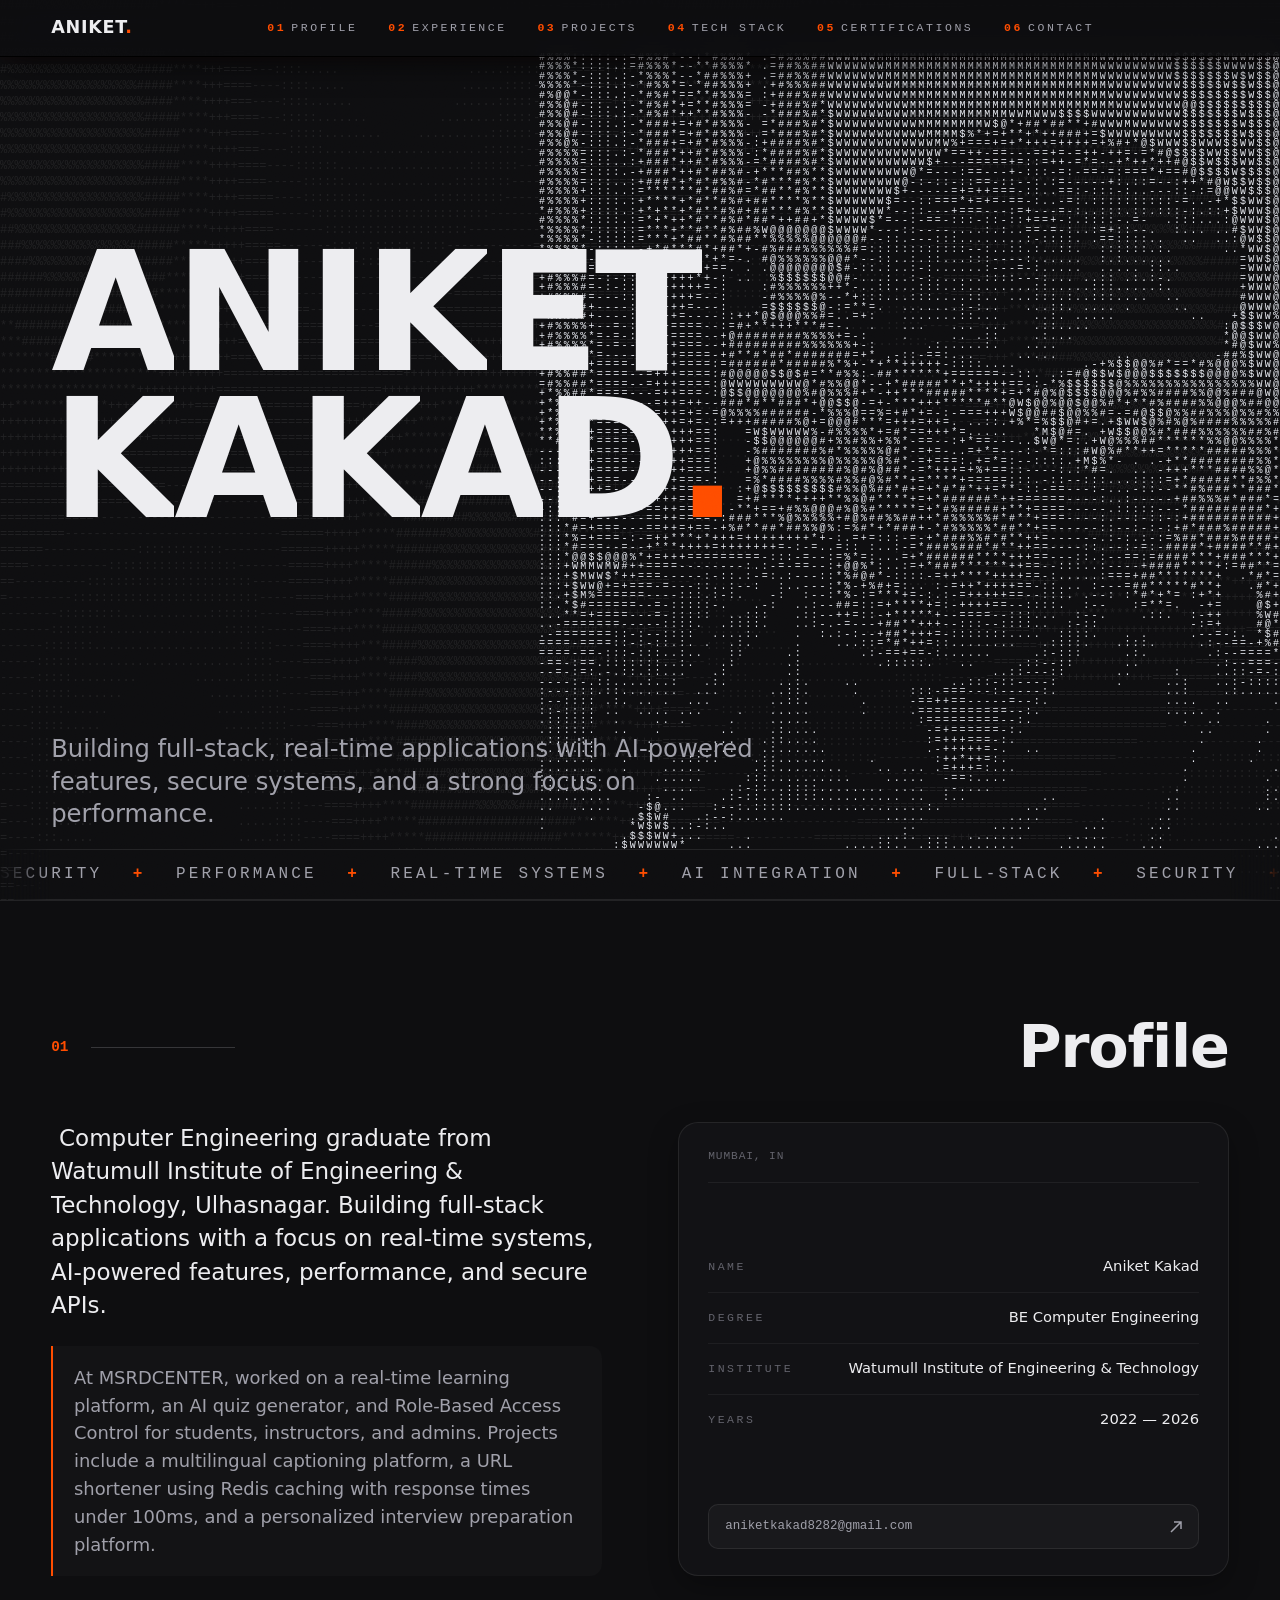
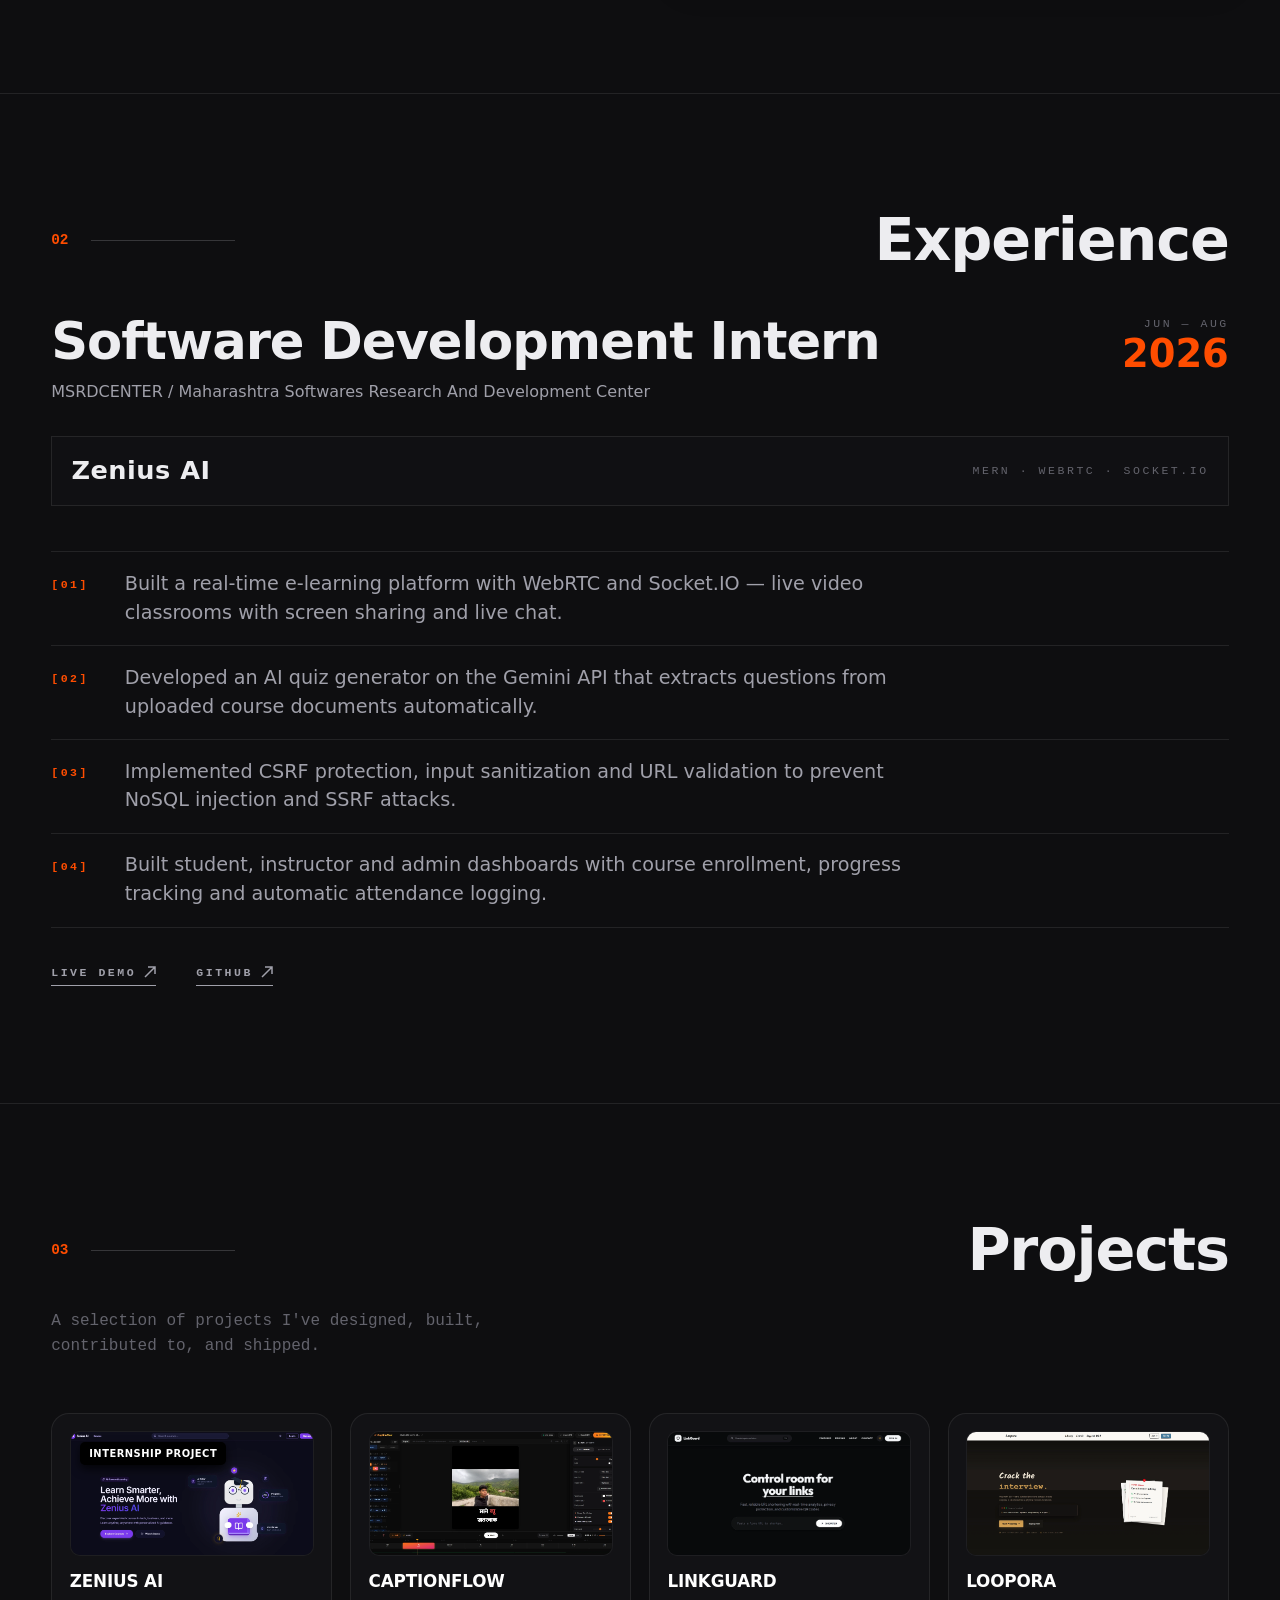
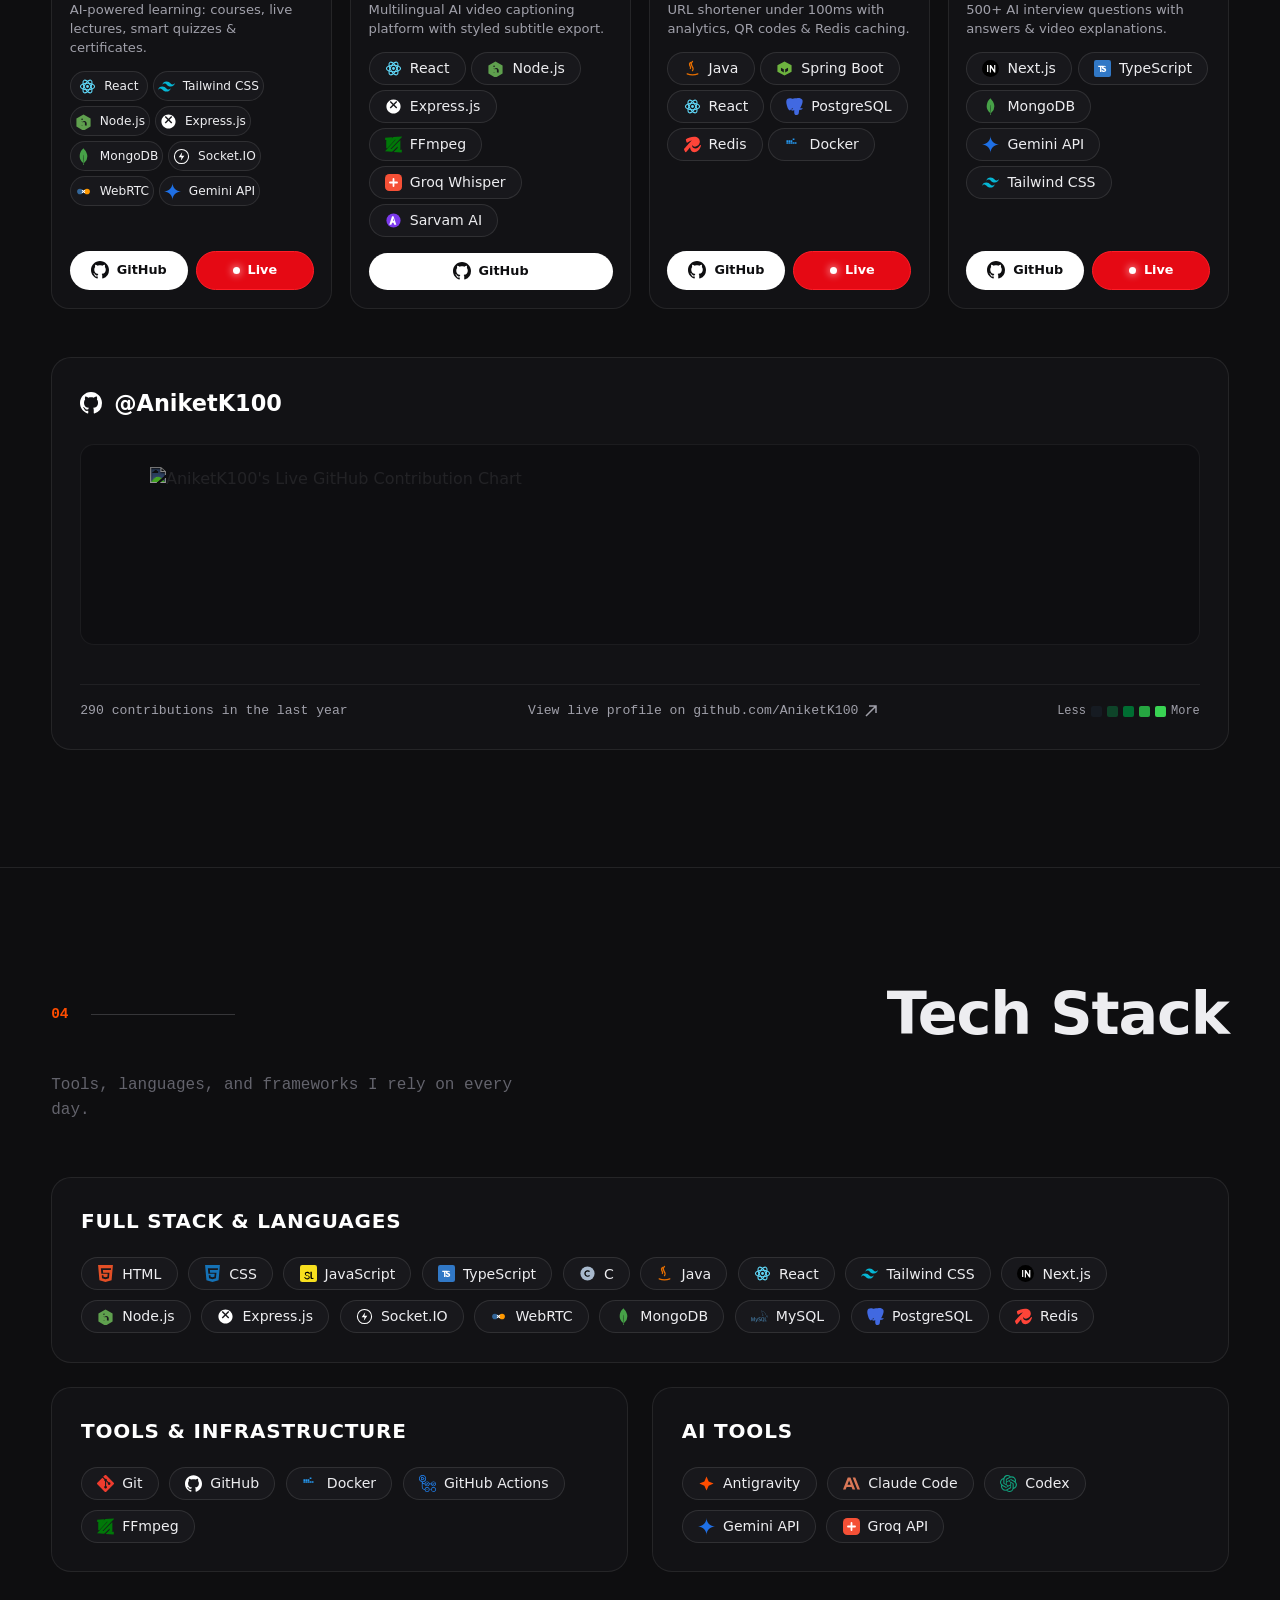
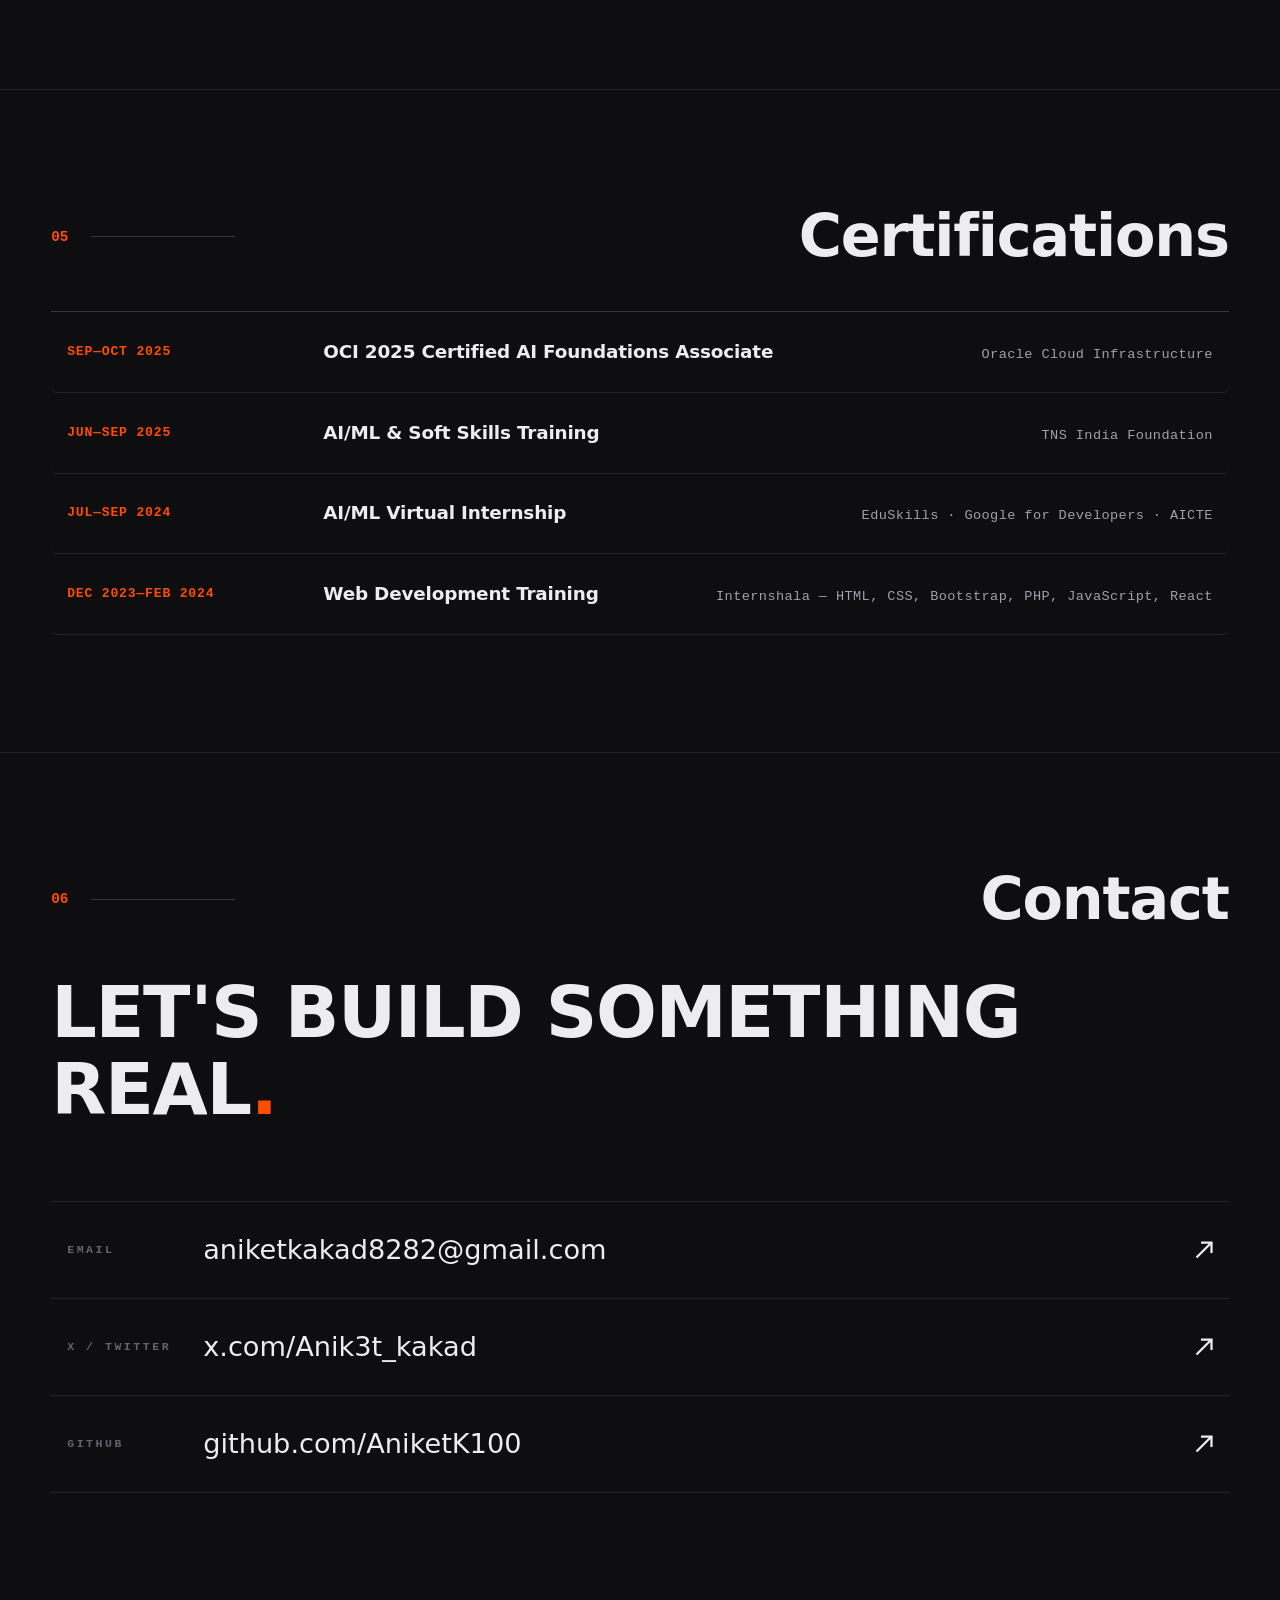
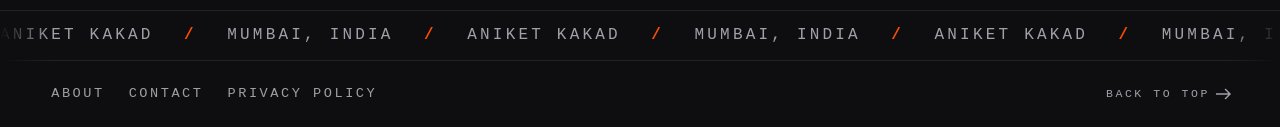
==== commit b18a7a90: "aaaaa" ====
--- a/index.html
+++ b/index.html
@@ -182,7 +182,6 @@
     </nav>
 
     <div class="head__right">
-      <a href="Aniket_Kakad_Resume_.pdf" target="_blank" rel="noopener" class="btn btn--head-resume">RESUME</a>
       <button class="burger" id="burger" aria-label="Open menu" aria-expanded="false"><span></span><span></span></button>
     </div>
   </header>
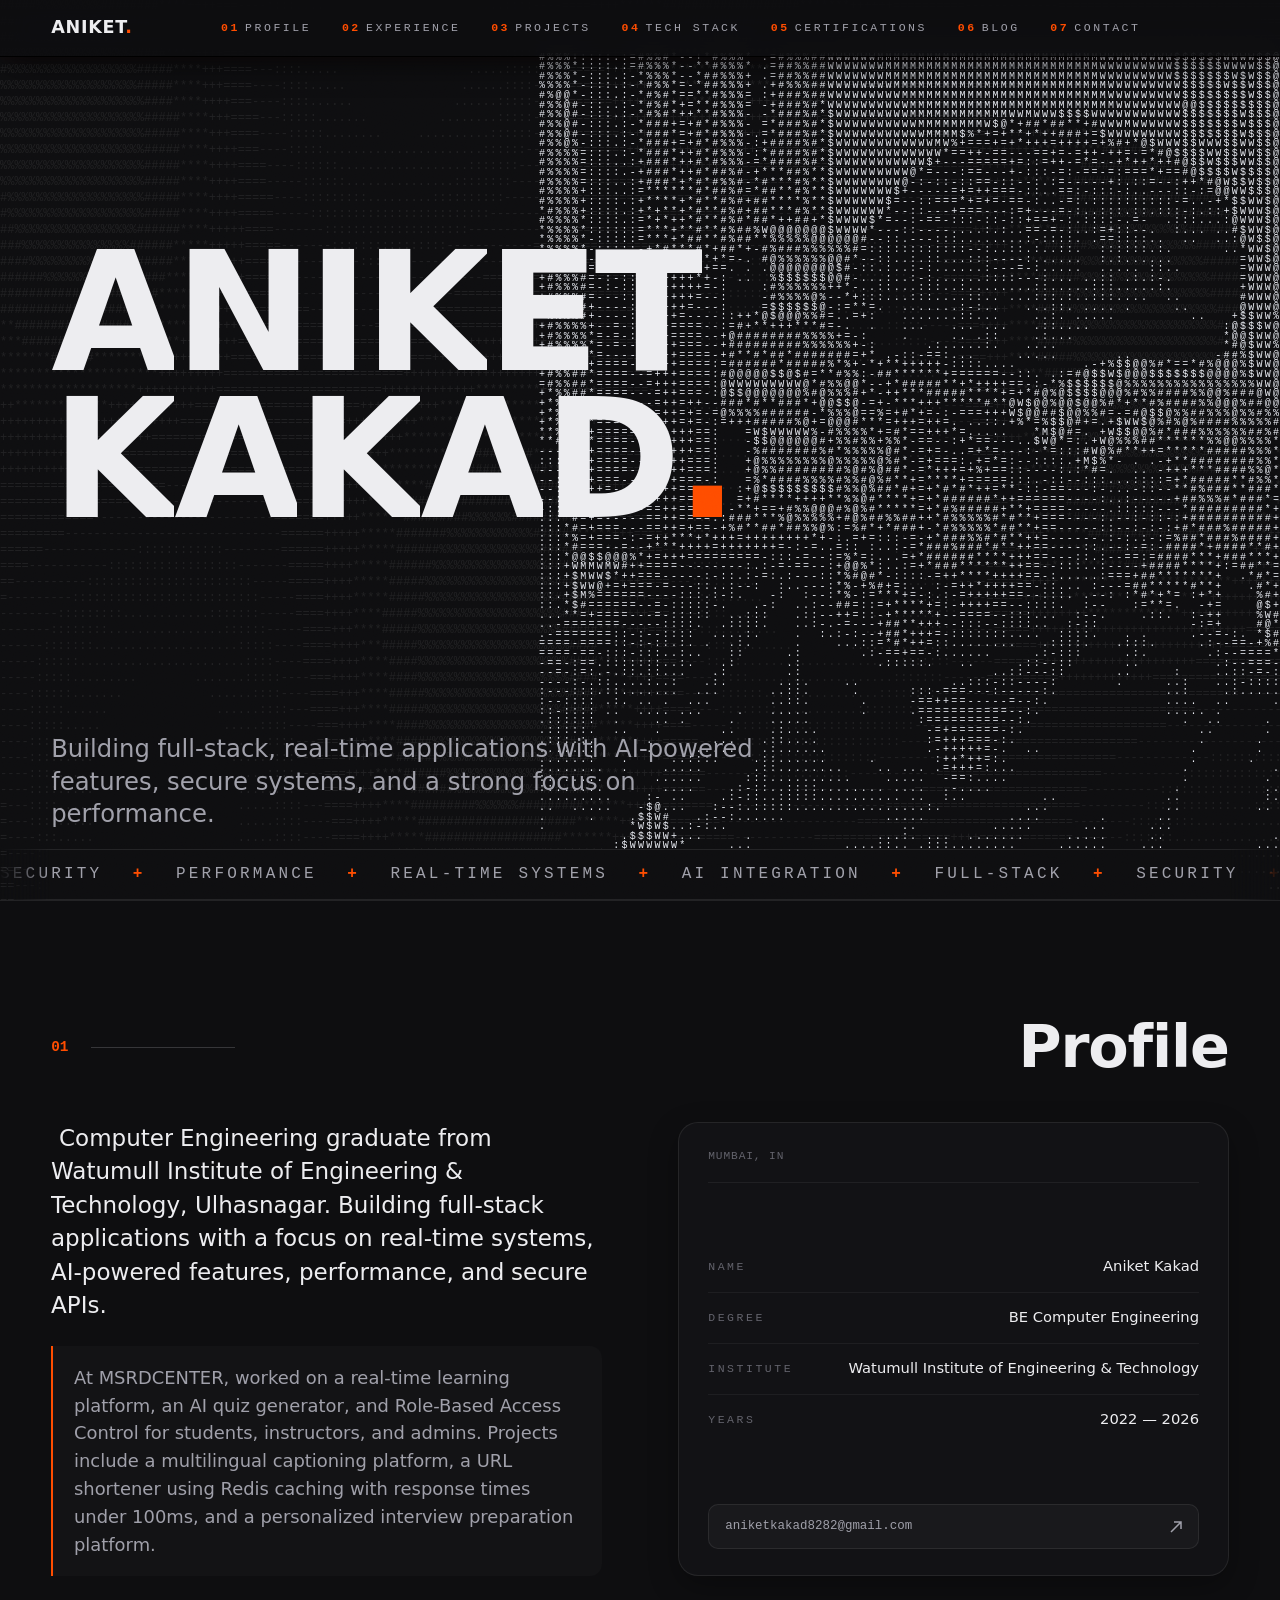
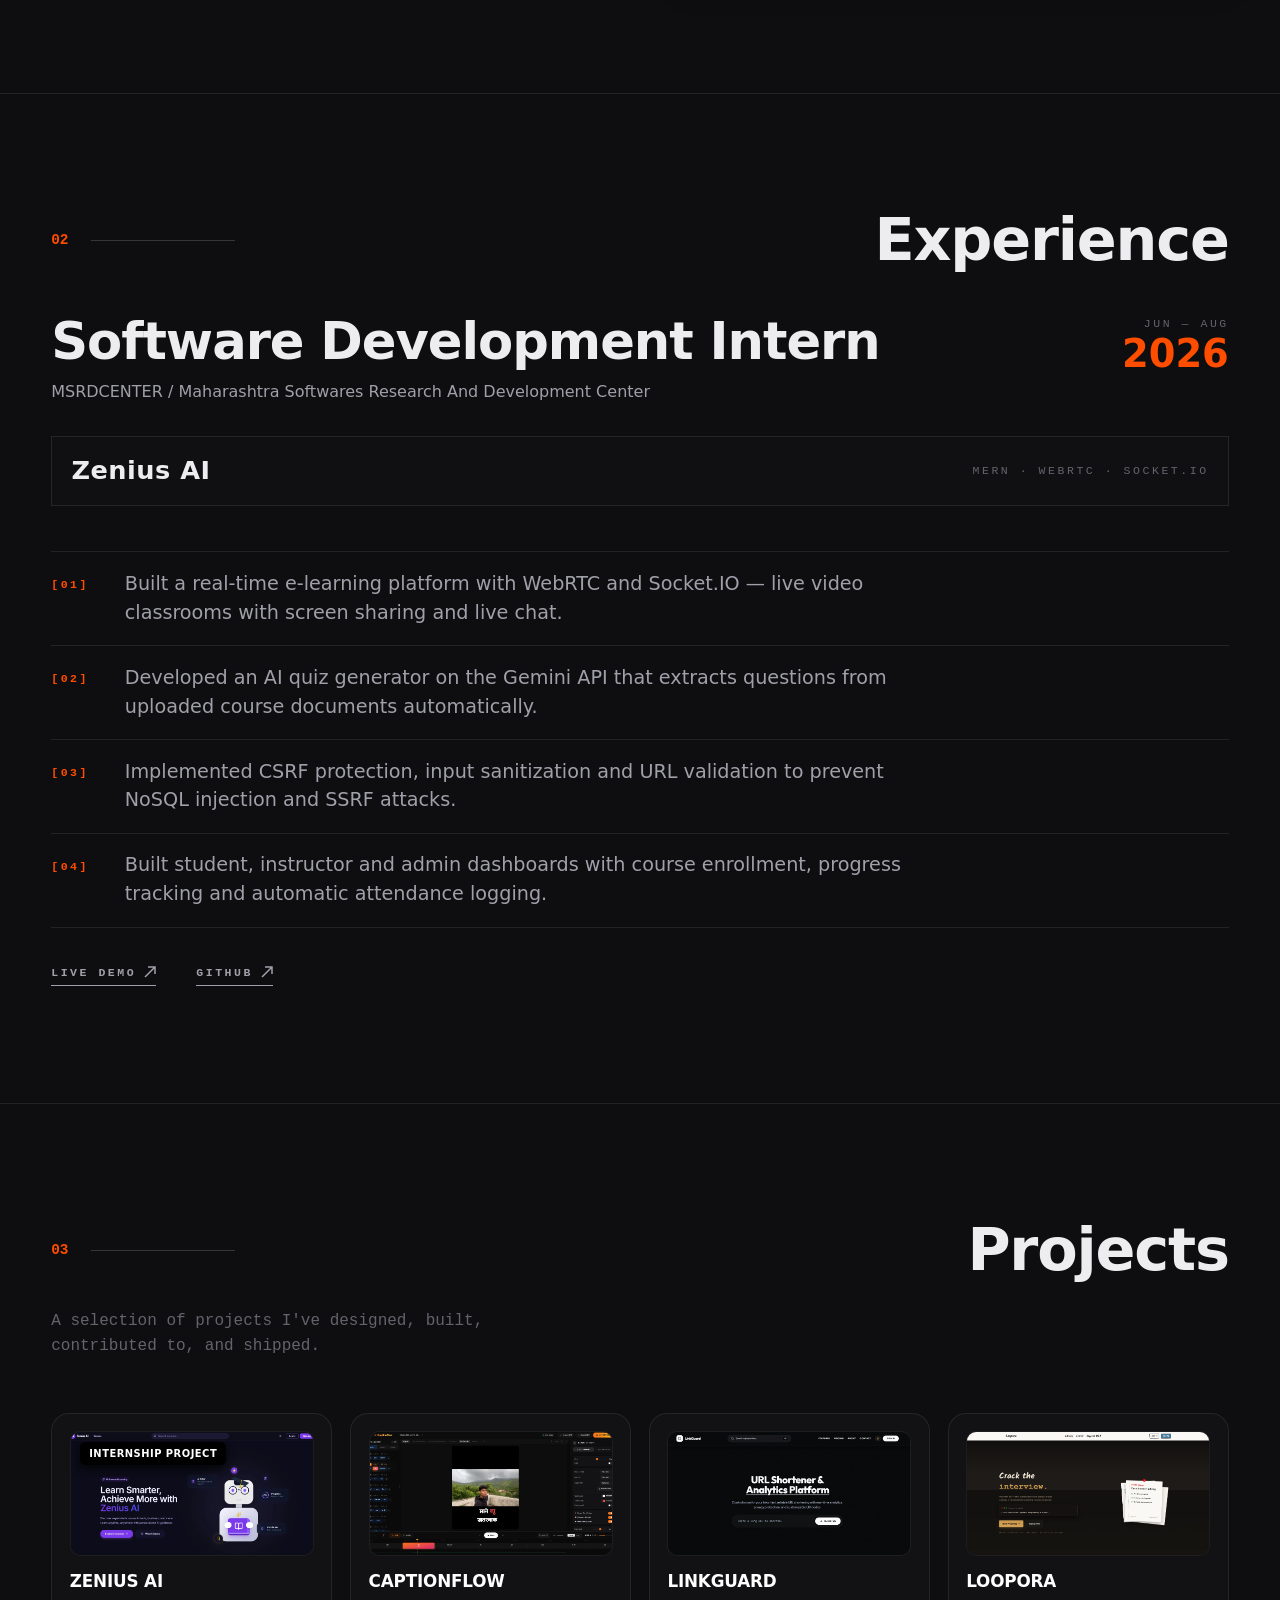
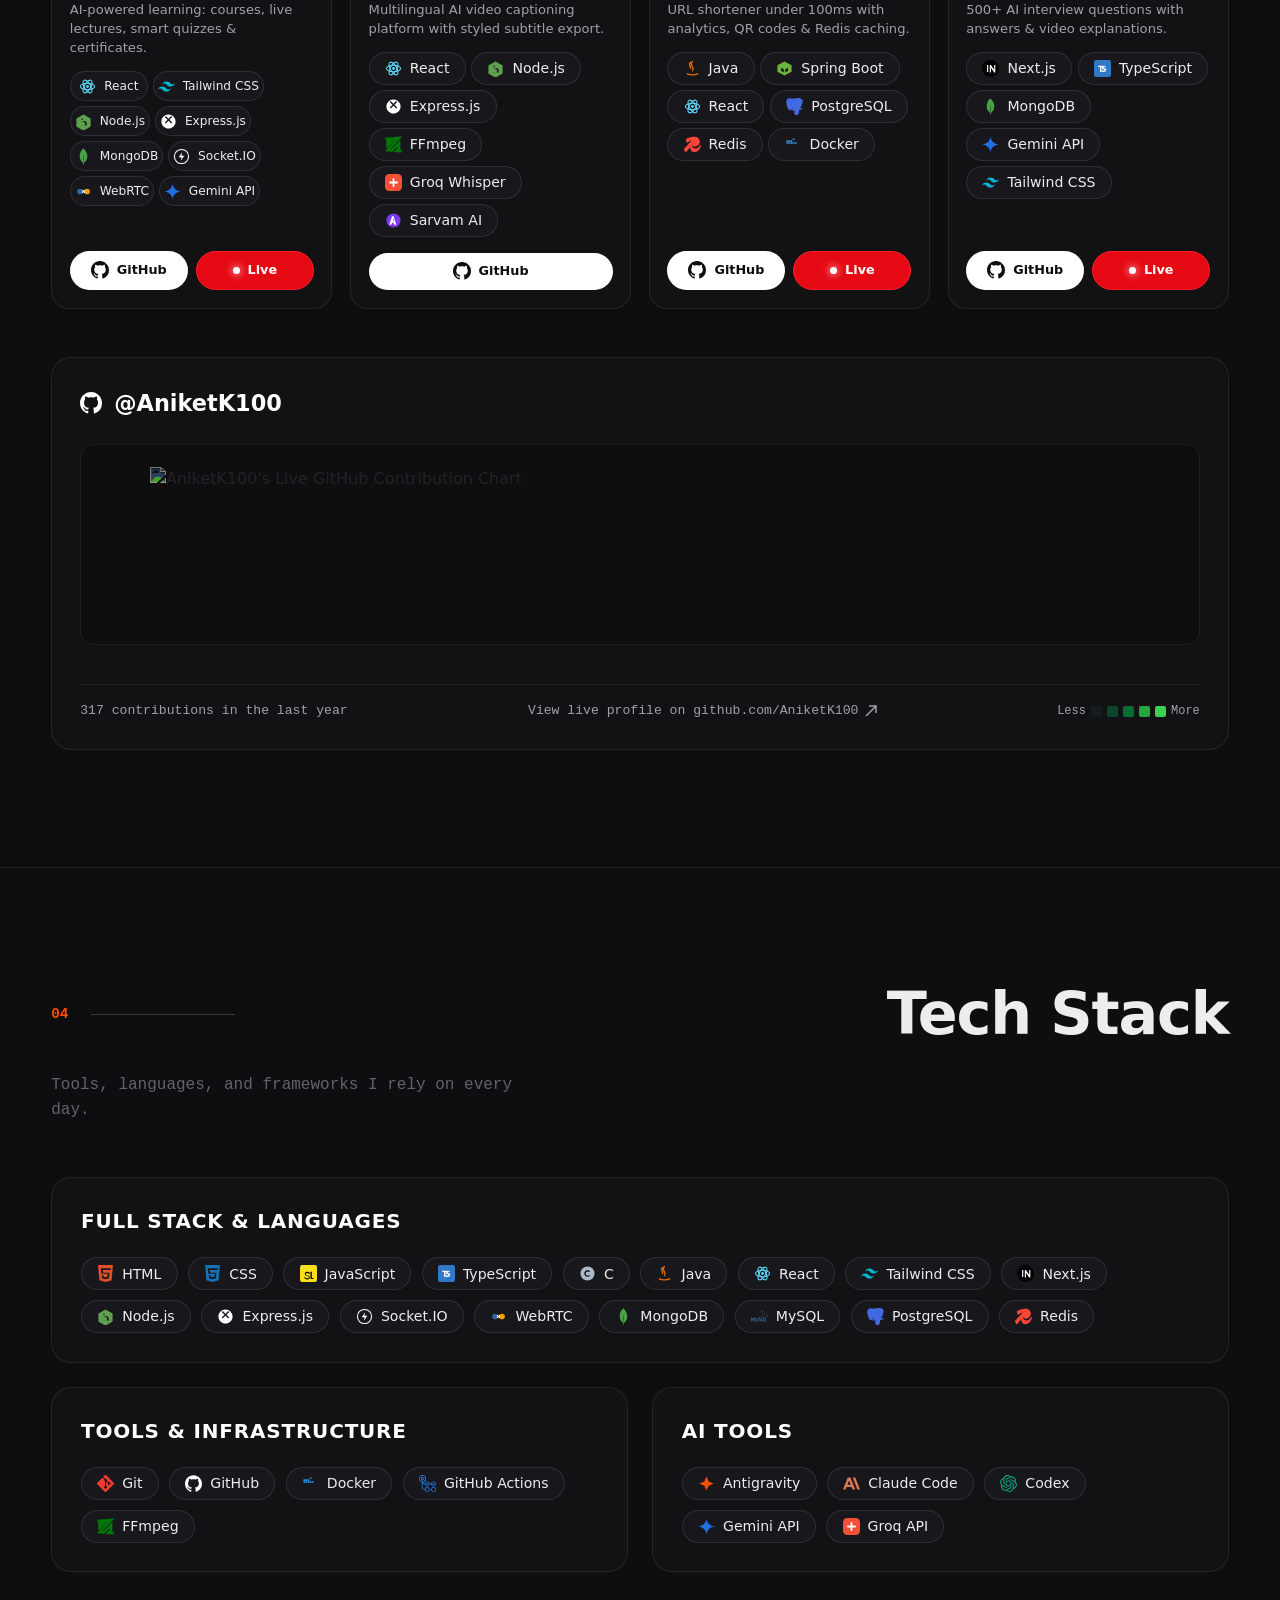
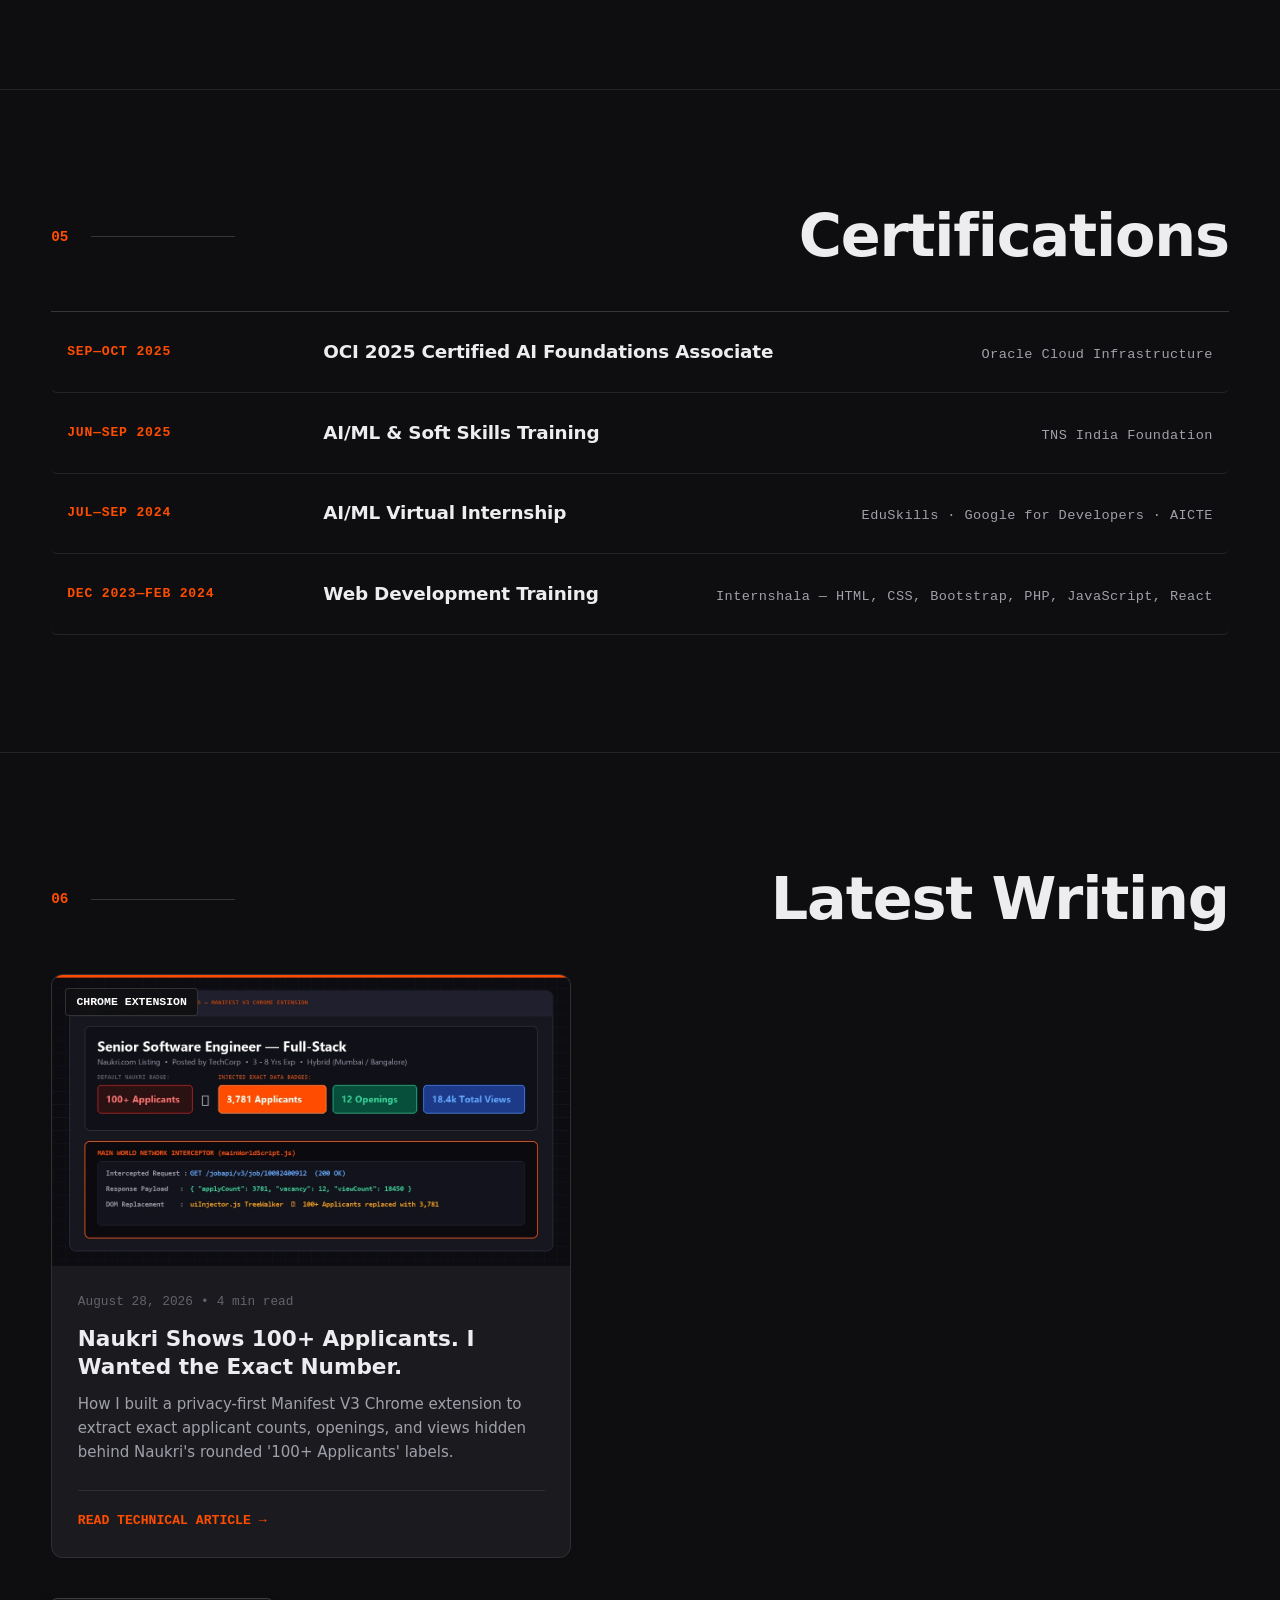
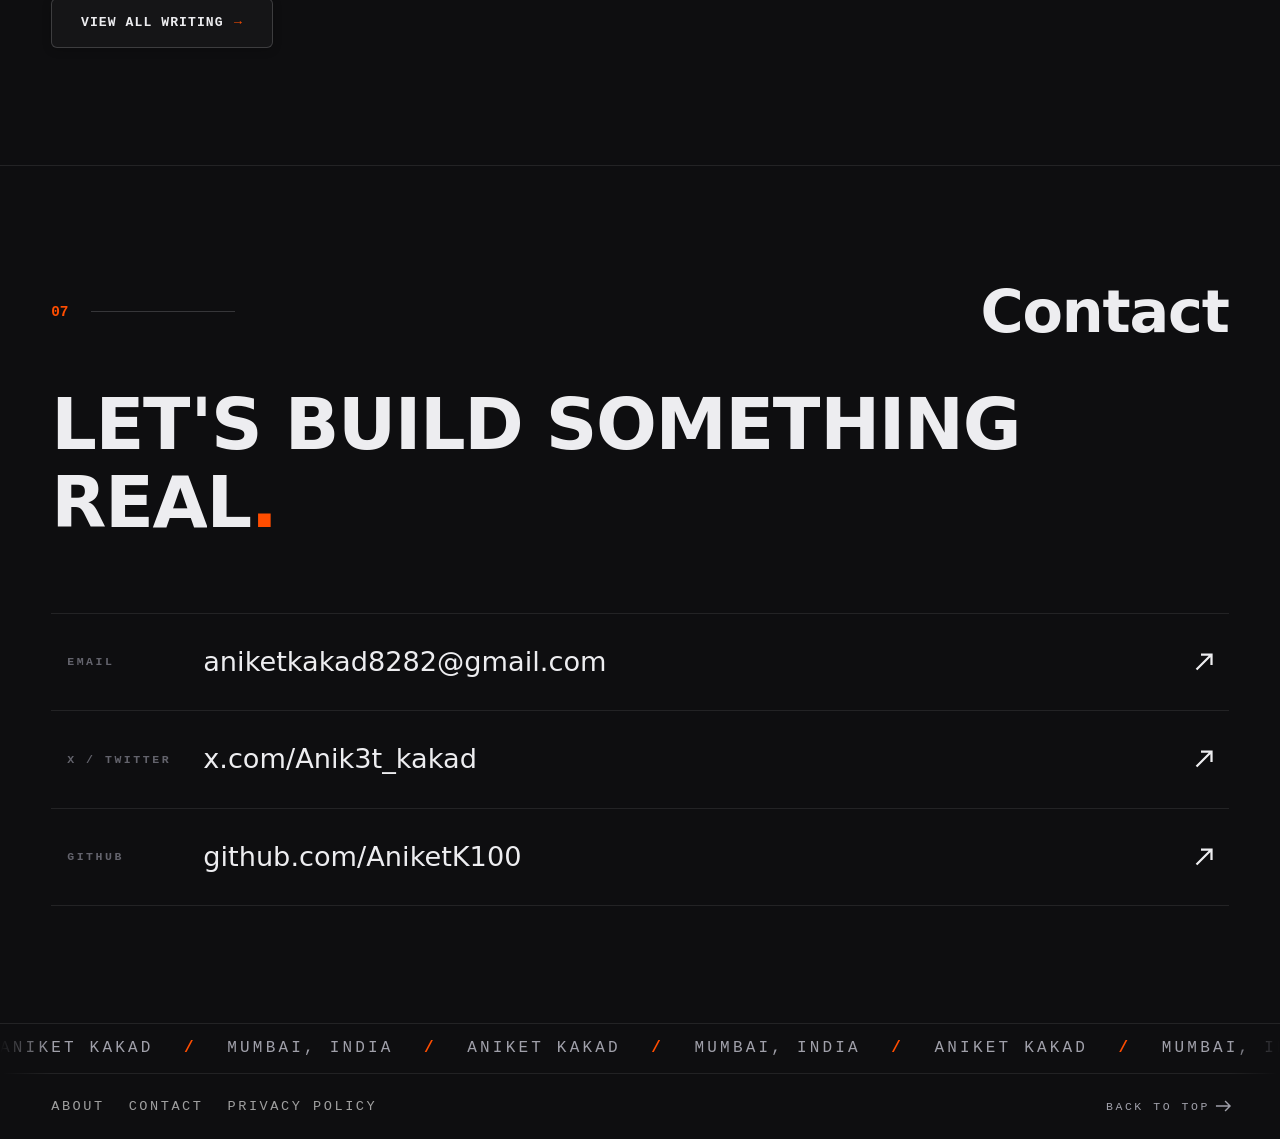
==== commit a0affcad: "blog" ====
--- a/index.html
+++ b/index.html
@@ -21,7 +21,7 @@
   <meta name="theme-color" content="#0E0E10">
 
   <!-- Security & Privacy Meta Headers -->
-  <meta http-equiv="Content-Security-Policy" content="default-src 'self'; script-src 'self' 'unsafe-inline' 'unsafe-eval' https://cdn.jsdelivr.net https://us-assets.i.posthog.com https://www.googletagmanager.com https://*.googletagmanager.com; style-src 'self' 'unsafe-inline' https://fonts.googleapis.com; font-src 'self' data: https://fonts.gstatic.com; img-src 'self' data: blob: https://ghchart.rshah.org https://www.google-analytics.com https://*.google-analytics.com https://www.googletagmanager.com https://*.googletagmanager.com; connect-src 'self' https://us.i.posthog.com https://us-assets.i.posthog.com https://ghchart.rshah.org https://cdn.jsdelivr.net https://www.google-analytics.com https://*.google-analytics.com https://analytics.google.com https://*.analytics.google.com https://www.googletagmanager.com https://*.googletagmanager.com; worker-src 'self' blob:; base-uri 'self'; form-action 'self';">
+  <meta http-equiv="Content-Security-Policy" content="default-src 'self'; script-src 'self' 'unsafe-inline' 'unsafe-eval' https://cdn.jsdelivr.net https://us-assets.i.posthog.com https://www.googletagmanager.com https://*.googletagmanager.com https://platform.twitter.com https://cdn.syndication.twimg.com; style-src 'self' 'unsafe-inline' https://fonts.googleapis.com; font-src 'self' data: https://fonts.gstatic.com; img-src 'self' data: blob: https://ghchart.rshah.org https://www.google-analytics.com https://*.google-analytics.com https://www.googletagmanager.com https://*.googletagmanager.com https://syndication.twitter.com https://pbs.twimg.com https://abs.twimg.com; connect-src 'self' https://us.i.posthog.com https://us-assets.i.posthog.com https://ghchart.rshah.org https://cdn.jsdelivr.net https://www.google-analytics.com https://*.google-analytics.com https://analytics.google.com https://*.analytics.google.com https://www.googletagmanager.com https://*.googletagmanager.com https://cdn.syndication.twimg.com https://syndication.twitter.com; frame-src 'self' https://platform.twitter.com https://syndication.twitter.com https://x.com; worker-src 'self' blob:; base-uri 'self'; form-action 'self';">
   <meta http-equiv="X-Content-Type-Options" content="nosniff">
   <meta http-equiv="X-XSS-Protection" content="1; mode=block">
   <meta name="referrer" content="strict-origin-when-cross-origin">
@@ -33,20 +33,20 @@
   <link rel="alternate" hreflang="x-default" href="https://anik3t.vercel.app/">
   <link rel="describedby" href="/llms.txt">
   <meta property="og:type" content="website">
+  <meta property="og:site_name" content="Aniket Kakad">
   <meta property="og:url" content="https://anik3t.vercel.app/">
   <meta property="og:title" content="Aniket Kakad — Full-Stack Developer">
   <meta property="og:description" content="Aniket Kakad is a full-stack developer from Mumbai building real-time web applications, AI integrations, and high-performance backend systems.">
-  <meta property="og:image" content="assets/og-image.webp">
-  <meta property="og:image:secure_url" content="assets/og-image.webp">
   <meta property="og:image" content="https://anik3t.vercel.app/assets/og-image.webp">
   <meta property="og:image:secure_url" content="https://anik3t.vercel.app/assets/og-image.webp">
   <meta property="og:image:type" content="image/webp">
   <meta property="og:image:width" content="1921">
   <meta property="og:image:height" content="943">
   <meta name="twitter:card" content="summary_large_image">
+  <meta name="twitter:site" content="@Anik3t_kakad">
+  <meta name="twitter:creator" content="@Anik3t_kakad">
   <meta name="twitter:title" content="Aniket Kakad — Full-Stack Developer">
   <meta name="twitter:description" content="Aniket Kakad is a full-stack developer from Mumbai building real-time web applications, AI integrations, and high-performance backend systems.">
-  <meta name="twitter:image" content="assets/og-image.webp">
   <meta name="twitter:image" content="https://anik3t.vercel.app/assets/og-image.webp">
 
   <!-- Structured Data (Schema.org / Person & WebSite Graph) -->
@@ -69,6 +69,7 @@
         "@type": "Person",
         "@id": "https://anik3t.vercel.app/#person",
         "name": "Aniket Kakad",
+        "alternateName": ["Anik3t Kakad", "Anik3t", "Anik3t_kakad", "AniketK", "aniketkakad"],
         "jobTitle": "Full-Stack Developer",
         "url": "https://anik3t.vercel.app/",
         "image": "https://anik3t.vercel.app/assets/og-image.webp",
@@ -76,6 +77,7 @@
         "address": {
           "@type": "PostalAddress",
           "addressLocality": "Mumbai",
+          "addressRegion": "Maharashtra",
           "addressCountry": "India"
         },
         "alumniOf": {
@@ -99,7 +101,9 @@
           "Spring Boot",
           "Docker",
           "WebRTC",
-          "Socket.IO"
+          "Socket.IO",
+          "FFmpeg",
+          "Gemini API"
         ]
       }
     ]
@@ -178,7 +182,8 @@
       <a href="#work"><span class="n">03</span>PROJECTS</a>
       <a href="#stack"><span class="n">04</span>TECH STACK</a>
       <a href="#certifications"><span class="n">05</span>CERTIFICATIONS</a>
-      <a href="#contact"><span class="n">06</span>CONTACT</a>
+      <a href="/blog/"><span class="n">06</span>BLOG</a>
+      <a href="#contact"><span class="n">07</span>CONTACT</a>
     </nav>
 
     <div class="head__right">
@@ -194,7 +199,8 @@
       <a href="#work" class="menu__link"><span>03</span>PROJECTS</a>
       <a href="#stack" class="menu__link"><span>04</span>TECH STACK</a>
       <a href="#certifications" class="menu__link"><span>05</span>CERTIFICATIONS</a>
-      <a href="#contact" class="menu__link"><span>06</span>CONTACT</a>
+      <a href="/blog/" class="menu__link"><span>06</span>BLOG</a>
+      <a href="#contact" class="menu__link"><span>07</span>CONTACT</a>
     </nav>
     <div class="menu__foot">
       <a href="mailto:aniketkakad8282@gmail.com">aniketkakad8282@gmail.com</a>
@@ -400,7 +406,7 @@
         <!-- PROJECT 03: LinkGuard -->
         <article class="proj-row" data-reveal data-proj-id="linkguard" data-modal-desc="URL shortening platform built with Spring Boot, React and PostgreSQL — Redis caching cut redirect response time to under 100ms. Includes JWT authentication, privacy-friendly visitor analytics, rate limiting and a QR code generator.">
           <div class="proj-row__prev">
-            <img src="assets/linkguard.webp" alt="LinkGuard — URL Shortening &amp; Analytics Platform" width="1900" height="936" loading="lazy" decoding="async" draggable="false" />
+            <img src="assets/linkguard.webp" alt="LinkGuard — URL Shortening &amp; Analytics Platform" width="887" height="529" loading="lazy" decoding="async" draggable="false" />
           </div>
           <div class="proj-row__body">
             <div class="proj-row__head">
@@ -416,10 +422,10 @@
               <span class="tech-pill"><svg class="tech-icon" viewBox="0 0 24 24" fill="none"><path d="M13.983 11.078h2.119a.186.186 0 00.186-.185V9.006a.186.186 0 00-.186-.186h-2.119a.185.185 0 00-.185.186v1.888c0 .102.083.185.185.185zm-2.954-5.43h2.118a.185.185 0 00.186-.186V3.574a.186.186 0 00-.186-.185h-2.118a.185.185 0 00-.185.185v1.888c0 .102.082.186.185.186zm0 5.43h2.118a.186.186 0 00.186-.185V9.006a.186.186 0 00-.186-.186h-2.118a.185.185 0 00-.185.186v1.888c0 .102.082.185.185.185zm-2.955 0h2.119a.186.186 0 00.185-.185V9.006a.185.185 0 00-.185-.186H8.074a.185.185 0 00-.185.186v1.888c0 .102.083.185.185.185zm0-2.716h2.119a.186.186 0 00.185-.185V6.29a.185.185 0 00-.185-.185H8.074a.185.185 0 00-.185.185v1.888c0 .102.083.185.185.185zm-2.955 2.716h2.119a.186.186 0 00.185-.185V9.006a.186.186 0 00-.186-.186H5.119a.185.185 0 00-.185.186v1.888c0 .102.083.185.185.185zm0-2.716h2.119a.186.186 0 00.185-.185V6.29a.185.185 0 00-.185-.185H5.119a.185.185 0 00-.185.185v1.888c0 .102.083.185.185.185zm-2.954 2.716h2.119a.185.185 0 00.185-.185V9.006a.185.185 0 00-.185-.186H2.165a.185.185 0 00-.185.186v1.888c0 .102.083.185.185.185zm0-2.716h2.119a.186.186 0 00.185-.185V6.29a.185.185 0 00-.185-.185H2.165a.185.185 0 00-.185.185v1.888c0 .102.083.185.185.185z" fill="#2496ED"/></svg> Docker</span>
             </div>
             <div class="proj-row__actions">
-              <a class="proj-btn proj-btn--github" href="https://github.com/Sahil-Ghorpade/LinkGuard" target="_blank" rel="noopener">
+              <a class="proj-btn proj-btn--github" href="https://github.com/AniketK100/LinkGuard" target="_blank" rel="noopener">
                 <svg viewBox="0 0 24 24" width="18" height="18" fill="currentColor"><path d="M12 0C5.37 0 0 5.37 0 12c0 5.31 3.435 9.795 8.205 11.385.6.105.825-.255.825-.57 0-.285-.015-1.23-.015-2.235-3.015.555-3.795-.735-4.035-1.41-.135-.345-.72-1.41-1.23-1.695-.42-.225-1.02-.78-.015-.795.945-.015 1.62.87 1.845 1.23 1.08 1.815 2.805 1.305 3.495.99.105-.78.42-1.305.765-1.605-2.67-.3-5.46-1.335-5.46-5.925 0-1.305.465-2.385 1.23-3.225-.12-.3-.54-1.53.12-3.18 0 0 1.005-.315 3.3 1.23.96-.27 1.98-.405 3-.405s2.04.135 3 .405c2.295-1.56 3.3-1.23 3.3-1.23.66 1.65.24 2.88.12 3.18.765.84 1.23 1.905 1.23 3.225 0 4.605-2.805 5.625-5.475 5.925.435.375.81 1.095.81 2.22 0 1.605-.015 2.895-.015 3.3 0 .315.225.69.825.57A12.02 12.02 0 0024 12c0-6.63-5.37-12-12-12z"/></svg> GitHub
               </a>
-              <a class="proj-btn proj-btn--live-red" href="https://link-guard-blond.vercel.app" target="_blank" rel="noopener">
+              <a class="proj-btn proj-btn--live-red" href="https://link-guard-two.vercel.app/" target="_blank" rel="noopener">
                 <i class="live-dot"></i> Live
               </a>
             </div>
@@ -473,7 +479,7 @@
           </div>
 
           <div class="gh-activity__foot">
-            <span class="gh-count" id="ghCount">290 contributions in the last year</span>
+            <span class="gh-count" id="ghCount">317 contributions in the last year</span>
             <a href="https://github.com/AniketK100" target="_blank" rel="noopener" class="gh-foot-link">
               View live profile on github.com/AniketK100 <svg viewBox="0 0 12 12" width="12" height="12"><path d="M1 11 11 1M4 1h7v7" fill="none" stroke="currentColor" stroke-width="1.5"/></svg>
             </a>
@@ -594,10 +600,54 @@
       </div>
     </section>
 
-    <!-- ============ 05 CONTACT ============ -->
+    <!-- ============ 06 BLOG ============ -->
+    <section class="sec" id="blog-preview">
+      <header class="sec__head">
+        <span class="sec__idx">06</span>
+        <span class="sec__rule" aria-hidden="true"></span>
+        <h2 class="sec__title" data-reveal>Latest Writing</h2>
+      </header>
+
+      <div class="home-blog-wrap" data-reveal>
+        <div class="home-blog-grid">
+          <article class="home-blog-card">
+            <a href="/blog/naukri-exact-applicant-count/" class="home-blog-card__cover">
+              <img src="/assets/blog/naukri-exact-applicant-count/cover.webp" alt="Naukri Shows 100+ Applicants. I Wanted the Exact Number." loading="lazy" />
+              <span class="home-blog-card__badge">CHROME EXTENSION</span>
+            </a>
+            <div class="home-blog-card__body">
+              <div class="home-blog-card__meta">
+                <span>August 28, 2026</span>
+                <span class="meta-dot">&bull;</span>
+                <span>4 min read</span>
+              </div>
+              <h3 class="home-blog-card__title">
+                <a href="/blog/naukri-exact-applicant-count/">Naukri Shows 100+ Applicants. I Wanted the Exact Number.</a>
+              </h3>
+              <p class="home-blog-card__desc">
+                How I built a privacy-first Manifest V3 Chrome extension to extract exact applicant counts, openings, and views hidden behind Naukri's rounded '100+ Applicants' labels.
+              </p>
+              <div class="home-blog-card__foot">
+                <a href="/blog/naukri-exact-applicant-count/" class="home-blog-card__link">
+                  READ TECHNICAL ARTICLE &rarr;
+                </a>
+              </div>
+            </div>
+          </article>
+        </div>
+        <div class="home-blog-more">
+          <a href="/blog/" class="btn-blog-all">
+            <span>VIEW ALL WRITING</span>
+            <span class="btn-arrow">&rarr;</span>
+          </a>
+        </div>
+      </div>
+    </section>
+
+    <!-- ============ 07 CONTACT ============ -->
     <section class="sec contact" id="contact">
       <header class="sec__head">
-        <span class="sec__idx">06</span>
+        <span class="sec__idx">07</span>
         <span class="sec__rule" aria-hidden="true"></span>
         <h2 class="sec__title" data-reveal>Contact</h2>
       </header>
--- a/css/style.css
+++ b/css/style.css
@@ -1714,4 +1714,159 @@
   display: flex;
   gap: 1rem;
   margin-top: 0.5rem;
+}
+
+/* ---------- HOMEPAGE BLOG PREVIEW ---------- */
+.home-blog-wrap {
+  width: 100%;
+  margin-top: 1rem;
+}
+.home-blog-grid {
+  display: grid;
+  grid-template-columns: 1fr;
+  gap: 2rem;
+  width: 100%;
+}
+@media (min-width: 768px) {
+  .home-blog-grid {
+    grid-template-columns: repeat(auto-fit, minmax(360px, 520px));
+  }
+}
+.home-blog-card {
+  background: var(--panel);
+  border: 1px solid var(--line);
+  border-radius: 12px;
+  overflow: hidden;
+  display: flex;
+  flex-direction: column;
+  transition: border-color 0.3s ease, transform 0.3s ease;
+}
+.home-blog-card:hover {
+  border-color: var(--accent-line);
+  transform: translateY(-4px);
+}
+.home-blog-card__cover {
+  position: relative;
+  display: block;
+  aspect-ratio: 16/9;
+  overflow: hidden;
+  background: var(--bg-2);
+}
+.home-blog-card__cover img {
+  width: 100%;
+  height: 100%;
+  object-fit: cover;
+  transition: transform 0.4s ease;
+}
+.home-blog-card:hover .home-blog-card__cover img {
+  transform: scale(1.04);
+}
+.home-blog-card__badge {
+  position: absolute;
+  top: 0.8rem;
+  left: 0.8rem;
+  font-family: var(--font-mono);
+  font-size: 0.72rem;
+  color: #FFF;
+  background: rgba(14, 14, 16, 0.88);
+  backdrop-filter: blur(8px);
+  border: 1px solid rgba(255,255,255,0.15);
+  padding: 0.25rem 0.65rem;
+  border-radius: 4px;
+  font-weight: 700;
+  text-transform: uppercase;
+}
+.home-blog-card__body {
+  padding: 1.6rem;
+  display: flex;
+  flex-direction: column;
+  flex-grow: 1;
+}
+.home-blog-card__meta {
+  font-family: var(--font-mono);
+  font-size: 0.8rem;
+  color: var(--text-3);
+  margin-bottom: 0.8rem;
+  display: flex;
+  align-items: center;
+  gap: 0.5rem;
+}
+.home-blog-card__title {
+  font-size: 1.35rem;
+  font-family: var(--font-disp);
+  color: var(--text);
+  font-weight: 700;
+  line-height: 1.3;
+  margin-bottom: 0.7rem;
+}
+.home-blog-card__title a {
+  color: inherit;
+  text-decoration: none;
+  transition: color 0.2s;
+}
+.home-blog-card__title a:hover {
+  color: var(--accent);
+}
+.home-blog-card__desc {
+  font-size: 0.94rem;
+  color: var(--text-2);
+  line-height: 1.6;
+  margin-bottom: 1.6rem;
+  flex-grow: 1;
+}
+.home-blog-card__foot {
+  border-top: 1px solid var(--line);
+  padding-top: 1rem;
+  margin-top: auto;
+}
+.home-blog-card__link {
+  font-family: var(--font-mono);
+  font-size: 0.82rem;
+  color: var(--accent);
+  font-weight: 700;
+  text-decoration: none;
+  display: inline-flex;
+  align-items: center;
+  gap: 0.4rem;
+  transition: gap 0.2s ease;
+}
+.home-blog-card__link:hover {
+  gap: 0.6rem;
+}
+.home-blog-more {
+  margin-top: 2.5rem;
+  display: flex;
+  justify-content: flex-start;
+}
+.btn-blog-all {
+  display: inline-flex;
+  align-items: center;
+  gap: 0.65rem;
+  padding: 0.85rem 1.8rem;
+  background: rgba(255, 255, 255, 0.03);
+  border: 1px solid var(--line-2);
+  border-radius: 6px;
+  color: var(--text);
+  font-family: var(--font-mono);
+  font-size: 0.82rem;
+  font-weight: 700;
+  letter-spacing: 0.08em;
+  text-transform: uppercase;
+  text-decoration: none;
+  transition: all 0.3s cubic-bezier(0.16, 1, 0.3, 1);
+  box-shadow: 0 2px 10px rgba(0, 0, 0, 0.2);
+}
+.btn-blog-all .btn-arrow {
+  color: var(--accent);
+  transition: transform 0.3s ease;
+}
+.btn-blog-all:hover {
+  border-color: var(--accent);
+  color: #FFFFFF;
+  background: rgba(255, 77, 0, 0.12);
+  box-shadow: 0 4px 20px rgba(255, 77, 0, 0.2);
+  transform: translateY(-2px);
+}
+.btn-blog-all:hover .btn-arrow {
+  transform: translateX(4px);
 }
